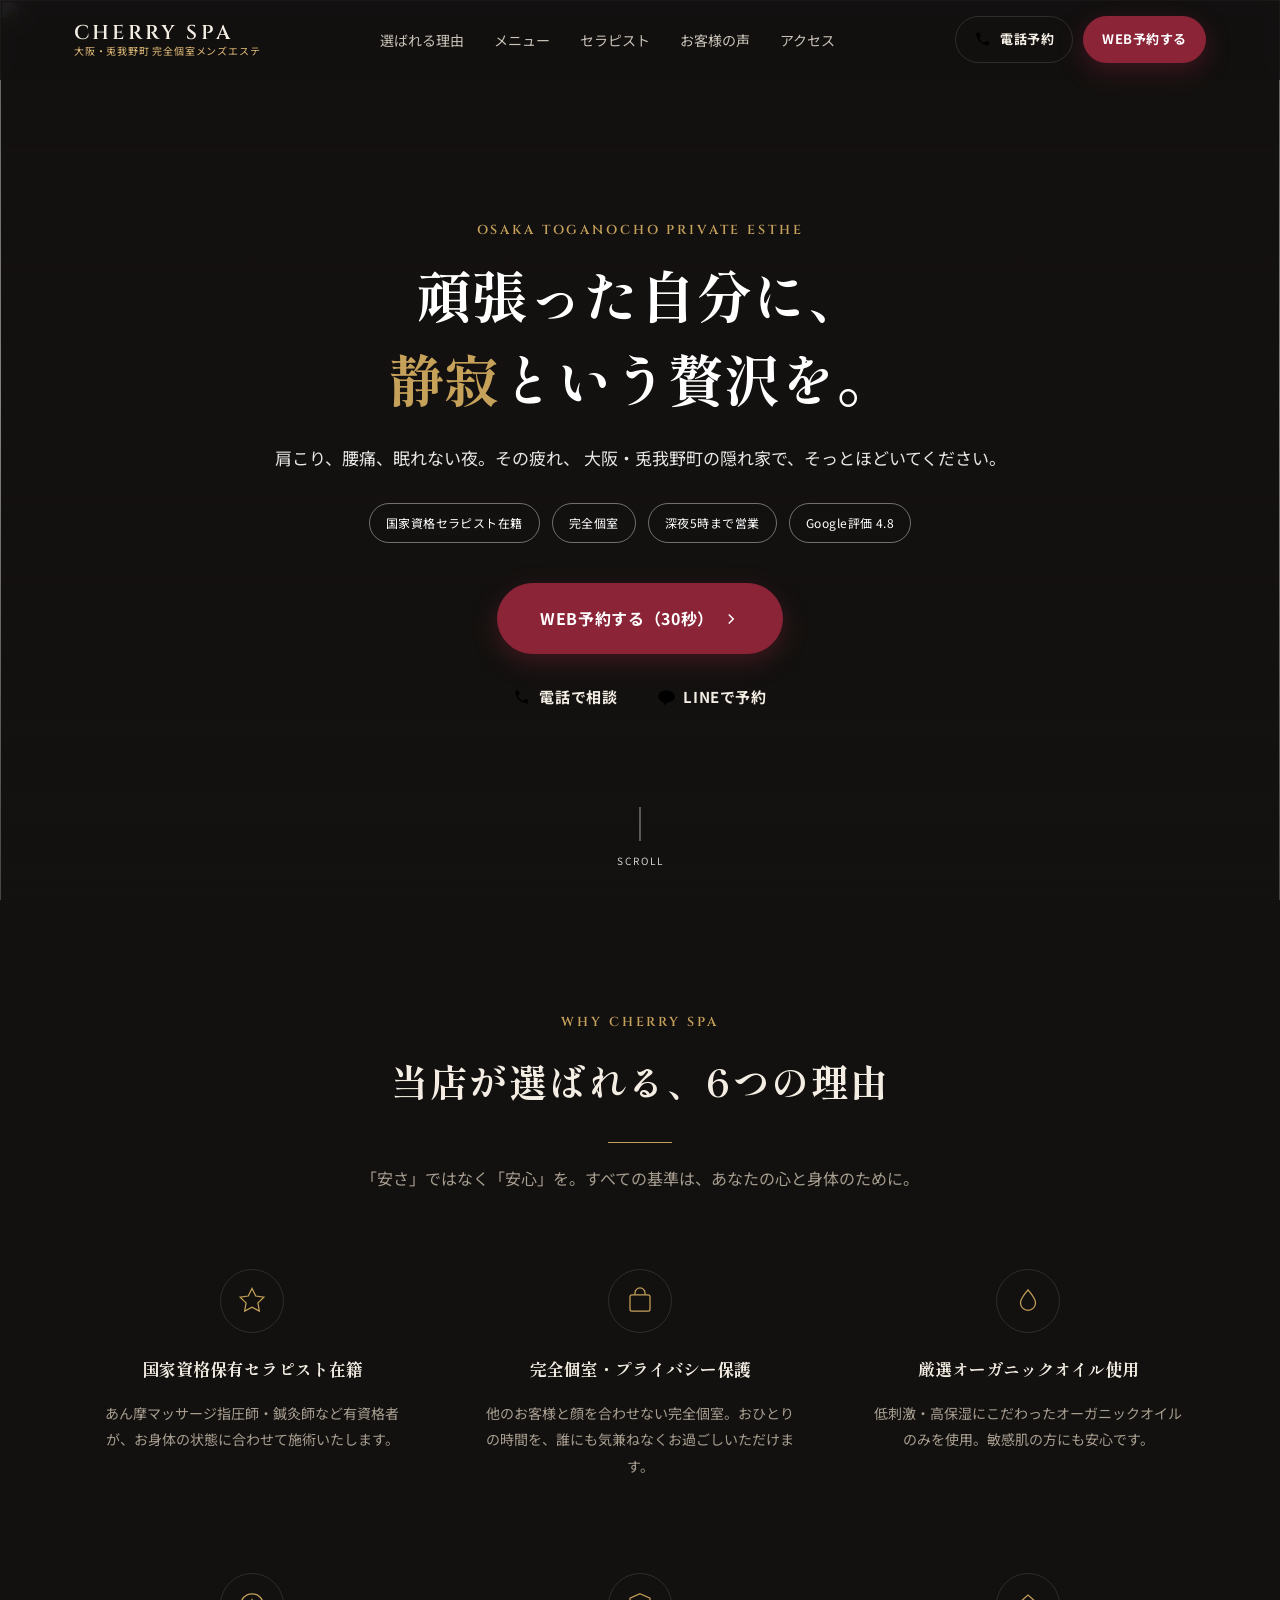
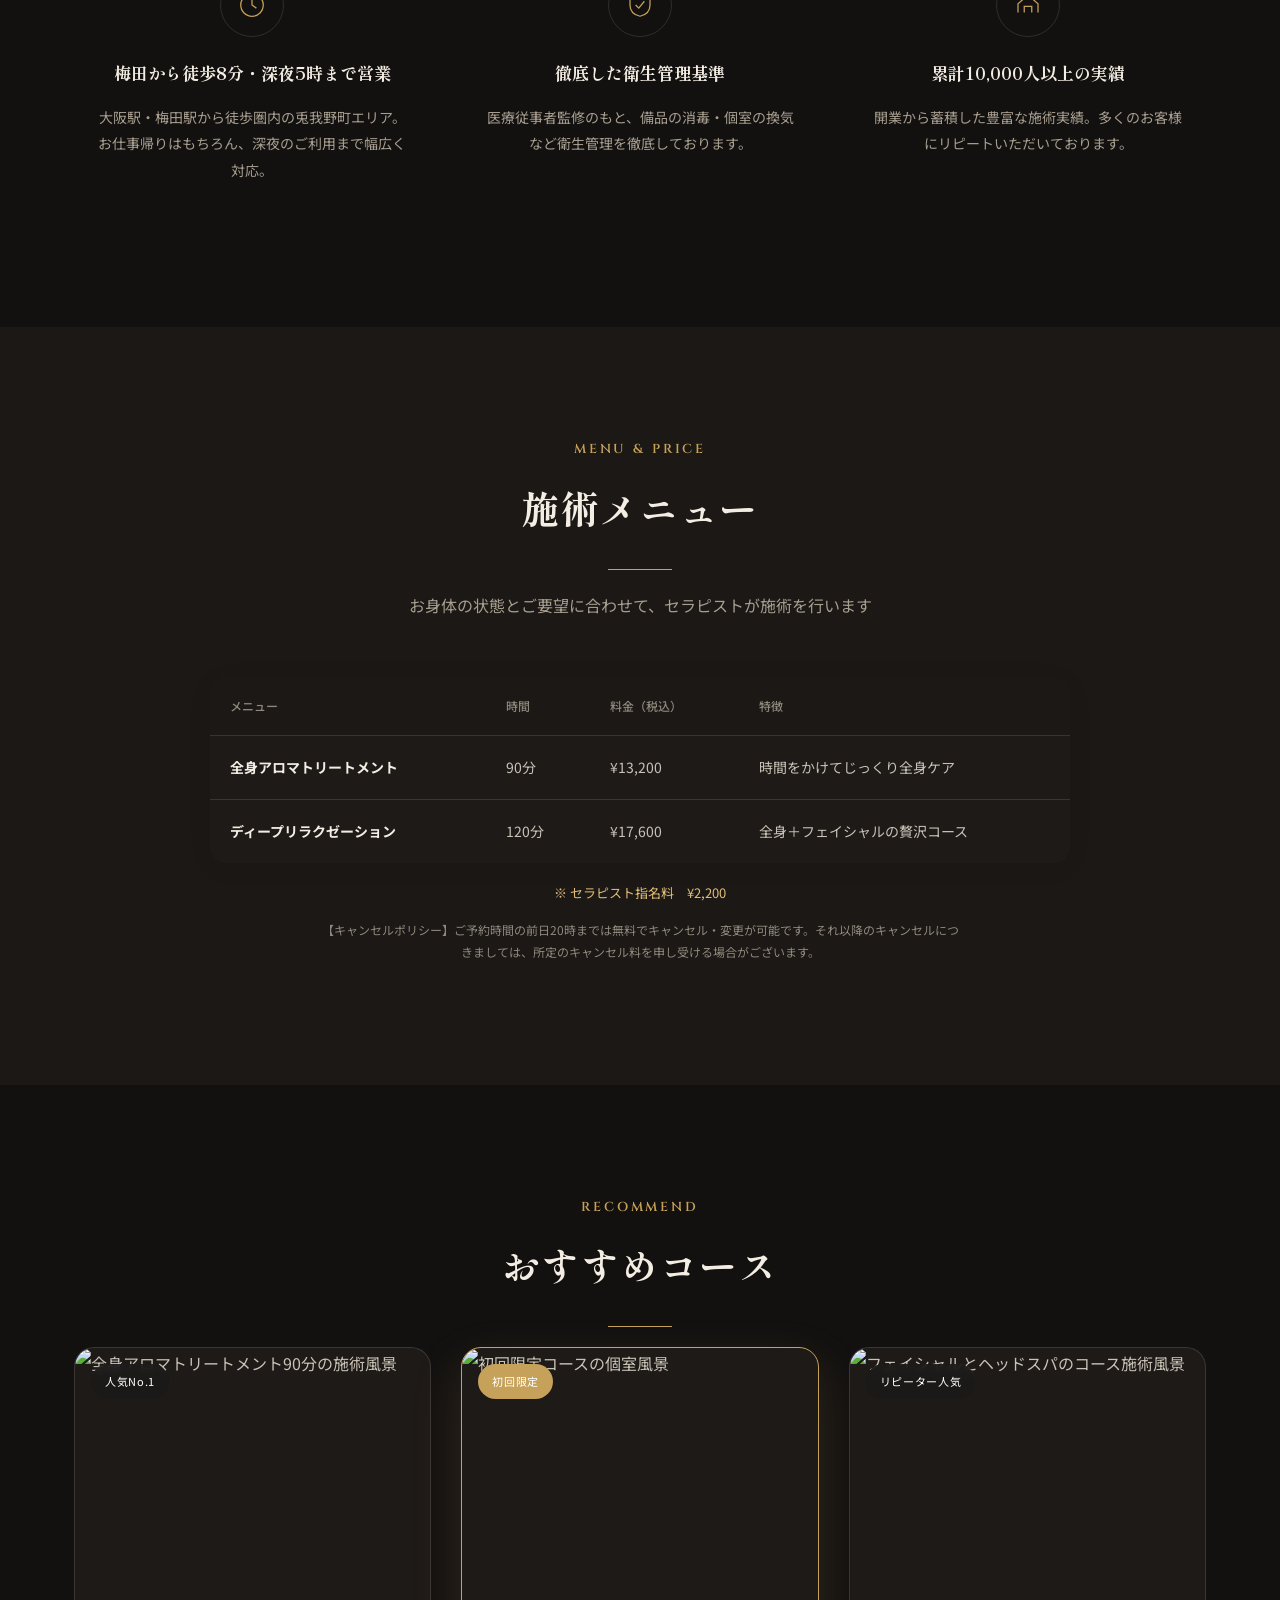
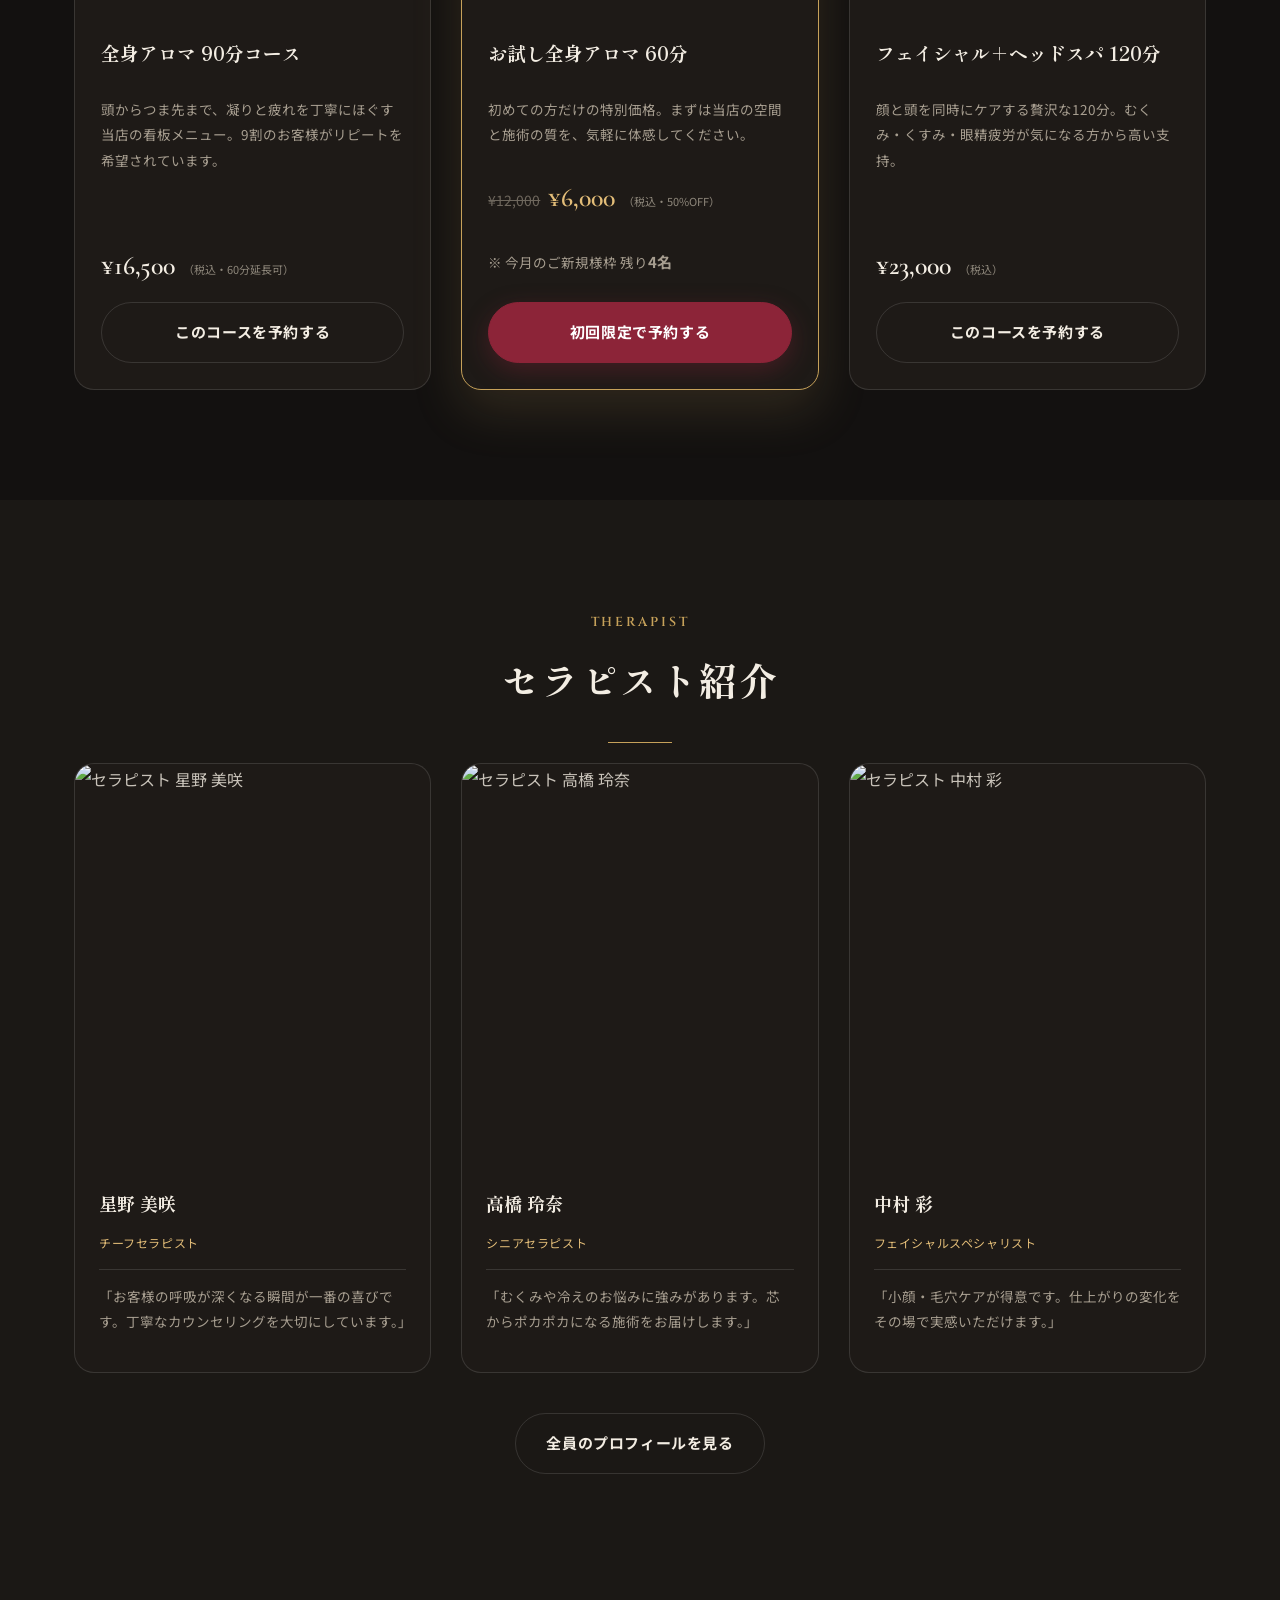
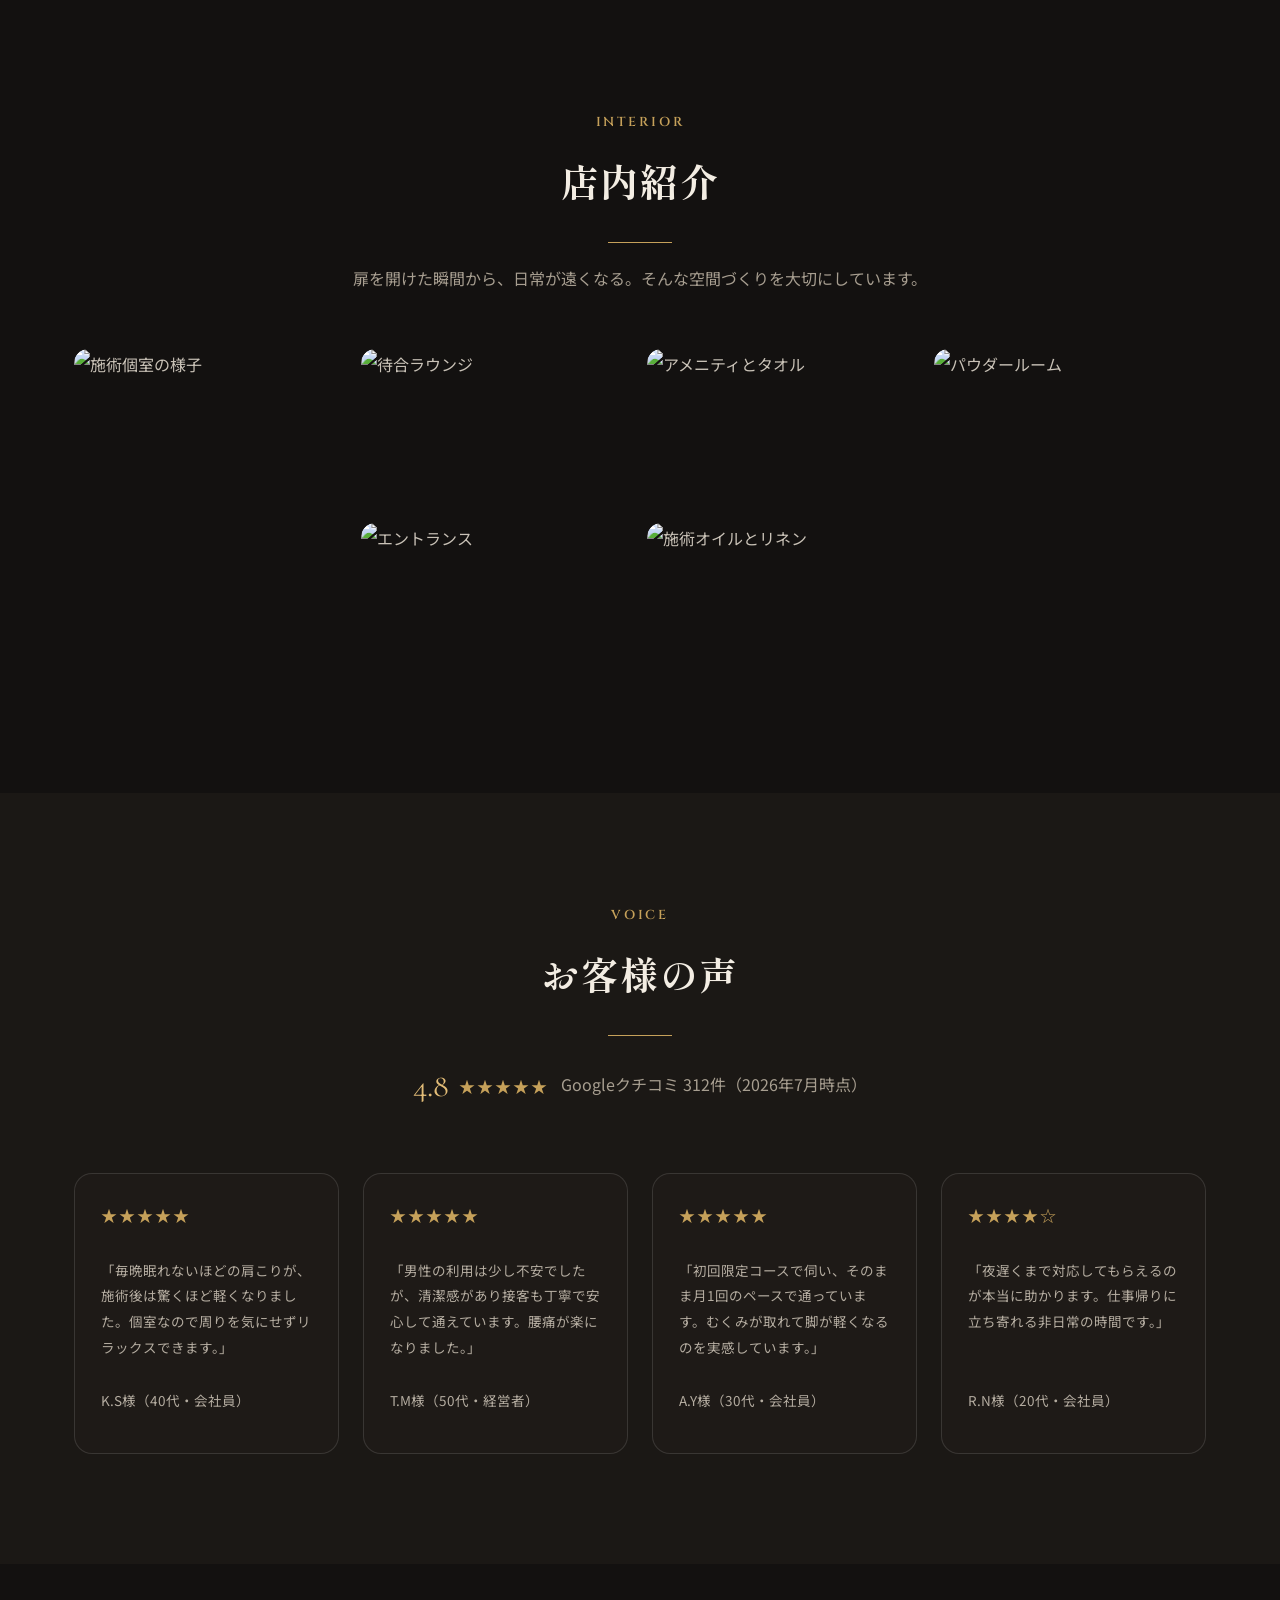
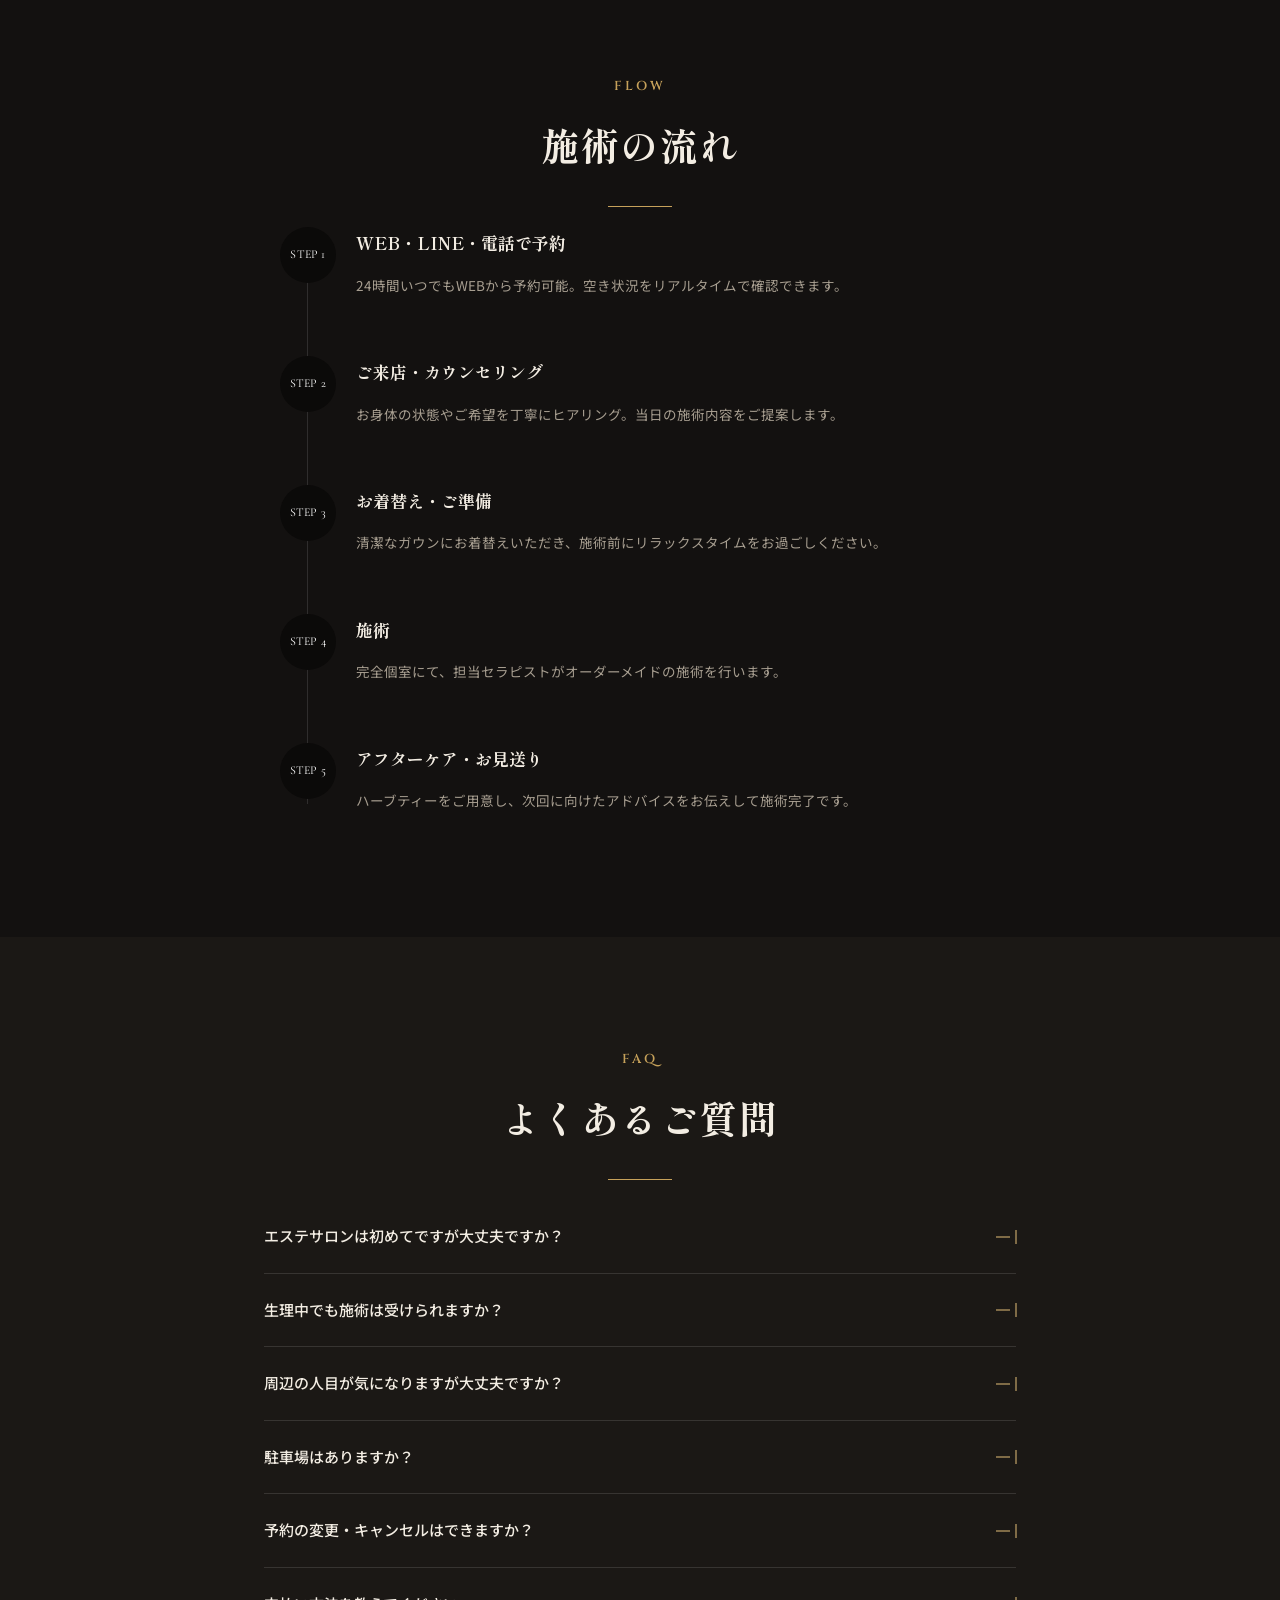
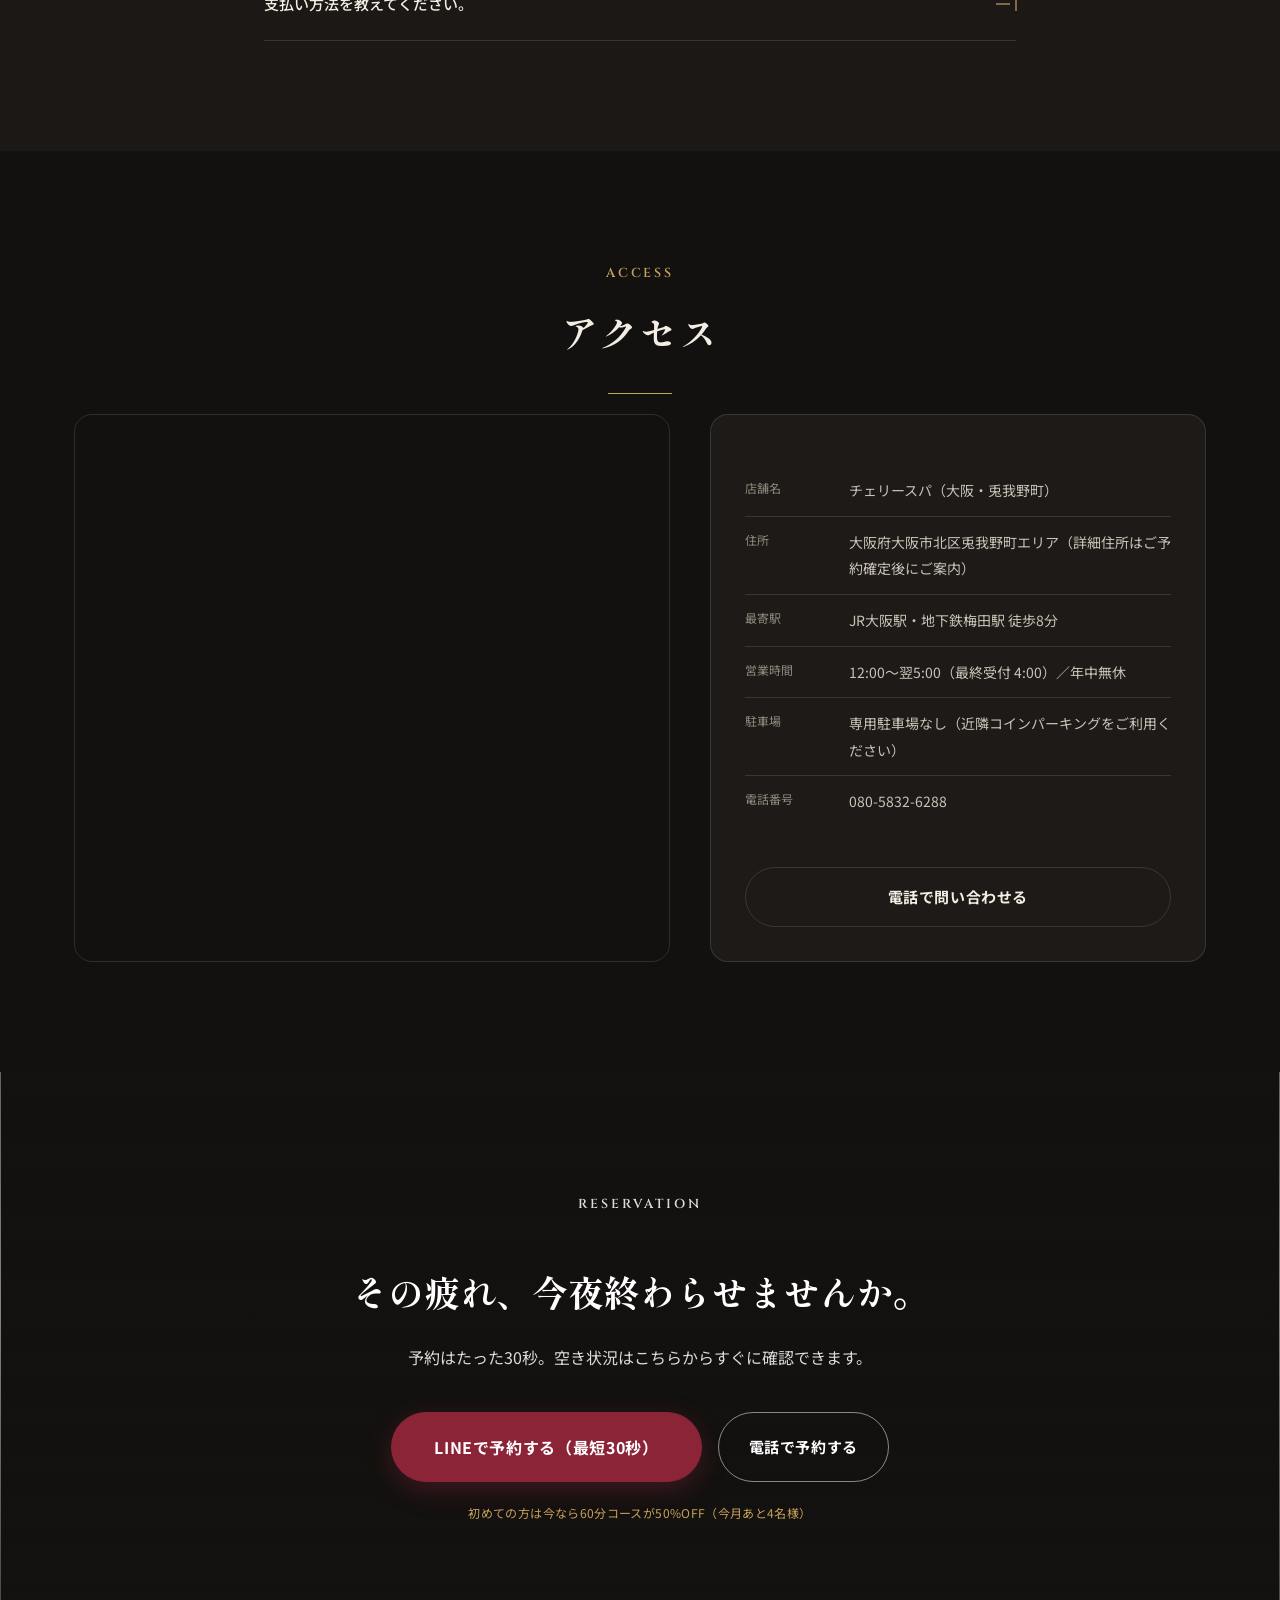
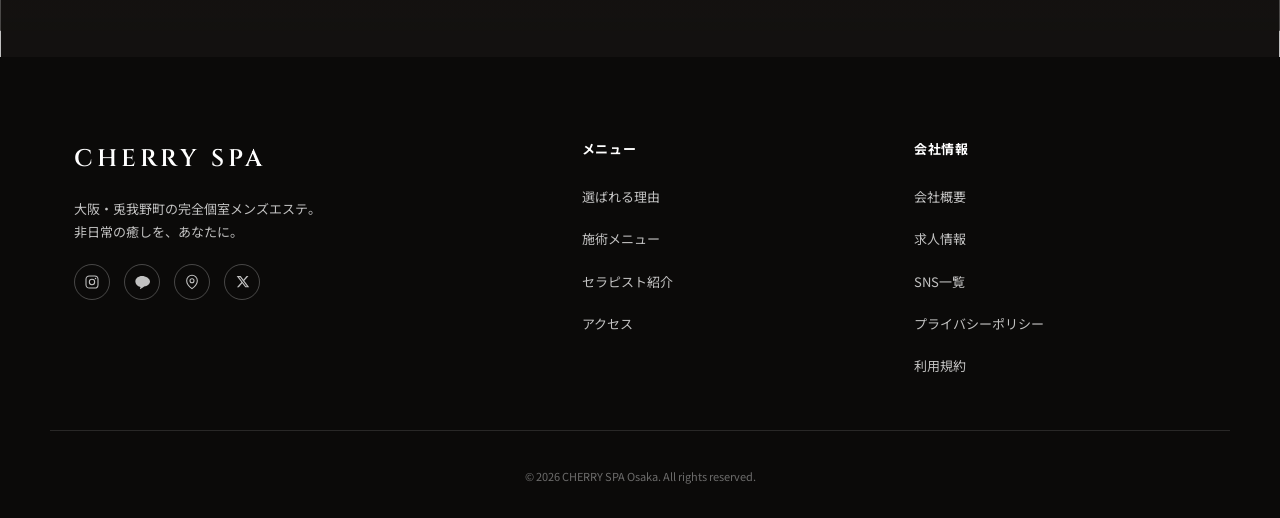
==== index.html @ c54c23bb "サイト構成をルート直下に整理し、最新版（動的セラピスト/SNS一覧・画像位置調整機能を含む）に更新" ====
<!DOCTYPE html>
<html lang="ja">
<head>
<!-- ============================================================
     【公開前チェックリスト】以下は仮情報です。必ず差し替えてください。
     1. 店舗名・住所・電話番号・営業時間（本文中 複数箇所）
     2. サイトURL（例: https://cherryspa-to.netlify.app/）
        → <link rel="canonical">、og:url、og:image、sitemap.xml、robots.txt
     3. 画像（現在は picsum.photos のダミー画像。実写真に差し替え）
     4. LINE公式アカウントのリンク先（現在 https://line.me/ の仮リンク）
     5. Googleマップの埋め込みURL（#access セクションのiframe）
     6. 「WEBで予約する」ボタン（CTAセクション）
        → 外部予約システム導入時は該当箇所のhrefを差し替え（コード内TODO参照）
     7. 会社概要・プライバシーポリシー・利用規約（company.html / privacy.html / terms.html）
        → ダミー雛形のため、公開前に専門家確認の上で本文を差し替え
     ============================================================ -->
<meta charset="UTF-8">
<meta name="viewport" content="width=device-width, initial-scale=1.0, viewport-fit=cover">

<!-- ============================================================
     SEO基本設定
     ============================================================ -->
<title>大阪・兎我野町の完全個室メンズエステ｜チェリースパ｜国家資格セラピスト在籍・深夜5時まで営業</title>
<meta name="description" content="大阪市北区兎我野町エリア。国家資格保有セラピストが施術する完全個室メンズエステ「チェリースパ」。肩こり・腰痛・眠れない夜のケアに対応。初回限定60分6,000円。12:00〜翌5:00営業、深夜のご利用も歓迎。">
<meta name="keywords" content="大阪,兎我野町,梅田,メンズエステ,個室,アロマ,リラクゼーション,肩こり,腰痛,深夜営業">
<meta name="robots" content="index, follow">
<link rel="canonical" href="https://cherryspa-to.netlify.app/">

<!-- ============================================================
     OGP / SNSシェア設定
     ============================================================ -->
<meta property="og:type" content="website">
<meta property="og:site_name" content="チェリースパ（大阪・兎我野町）">
<meta property="og:title" content="大阪・兎我野町のメンズエステ｜チェリースパ｜初回限定60分6,000円">
<meta property="og:description" content="国家資格保有セラピストによる完全個室の癒しの時間。肩こり・腰痛・眠れない夜のケアに対応。大阪市北区兎我野町エリア、深夜5時まで営業。">
<meta property="og:image" content="https://cherryspa-to.netlify.app/assets/ogp.jpg">
<meta property="og:url" content="https://cherryspa-to.netlify.app/">
<meta property="og:locale" content="ja_JP">
<meta name="twitter:card" content="summary_large_image">

<!-- ============================================================
     ファビコン
     ============================================================ -->
<link rel="icon" href="data:image/svg+xml,<svg xmlns=%22http://www.w3.org/2000/svg%22 viewBox=%220 0 100 100%22><circle cx=%2250%22 cy=%2250%22 r=%2246%22 fill=%22%23ffffff%22 stroke=%22%23B8975A%22 stroke-width=%224%22/><text x=%2250%22 y=%2263%22 font-size=%2246%22 text-anchor=%22middle%22 fill=%22%23B8975A%22 font-family=%22serif%22>C</text></svg>">

<!-- ============================================================
     表示速度対策：フォント事前接続 → 非同期読込
     ============================================================ -->
<link rel="preconnect" href="https://fonts.googleapis.com">
<link rel="preconnect" href="https://fonts.gstatic.com" crossorigin>
<link rel="preload" as="style" href="https://fonts.googleapis.com/css2?family=Shippori+Mincho:wght@500;700&family=Cinzel:wght@500;600;700&family=Cormorant+Garamond:ital,wght@0,400;0,600;1,500&family=Noto+Sans+JP:wght@400;500;700&display=swap">
<link rel="stylesheet" href="https://fonts.googleapis.com/css2?family=Shippori+Mincho:wght@500;700&family=Cinzel:wght@500;600;700&family=Cormorant+Garamond:ital,wght@0,400;0,600;1,500&family=Noto+Sans+JP:wght@400;500;700&display=swap">

<link rel="stylesheet" href="style.css">

<!-- ============================================================
     構造化データ（LocalBusiness / AggregateRating / FAQ）
     ============================================================ -->
<script type="application/ld+json">
{
  "@context": "https://schema.org",
  "@type": "DaySpa",
  "name": "チェリースパ（大阪・兎我野町）",
  "image": "https://cherryspa-to.netlify.app/assets/ogp.jpg",
  "url": "https://cherryspa-to.netlify.app/",
  "telephone": "+81-80-5832-6288",
  "priceRange": "¥¥",
  "address": {
    "@type": "PostalAddress",
    "streetAddress": "兎我野町X-XX ○○ビル2F",
    "addressLocality": "大阪市北区",
    "addressRegion": "大阪府",
    "postalCode": "530-0028",
    "addressCountry": "JP"
  },
  "geo": {
    "@type": "GeoCoordinates",
    "latitude": 34.7024,
    "longitude": 135.5010
  },
  "openingHoursSpecification": [{
    "@type": "OpeningHoursSpecification",
    "dayOfWeek": ["Monday","Tuesday","Wednesday","Thursday","Friday","Saturday","Sunday"],
    "opens": "12:00",
    "closes": "05:00"
  }],
  "aggregateRating": {
    "@type": "AggregateRating",
    "ratingValue": "4.8",
    "reviewCount": "312"
  }
}
</script>
<script type="application/ld+json">
{
  "@context": "https://schema.org",
  "@type": "FAQPage",
  "mainEntity": [
    {"@type": "Question", "name": "エステサロンは初めてですが大丈夫ですか？",
     "acceptedAnswer": {"@type": "Answer", "text": "はい、ご安心ください。ご来店時に専任セラピストがお身体の状態やご希望を丁寧にヒアリングした上で施術内容をご提案いたします。"}},
    {"@type": "Question", "name": "生理中でも施術は受けられますか？",
     "acceptedAnswer": {"@type": "Answer", "text": "施術内容によって対応が異なります。デリケートなお身体の状態に配慮し、フェイシャルやヘッドスパなど生理中でも受けられるメニューをご案内しております。予約時にお気軽にご相談ください。"}},
    {"@type": "Question", "name": "周辺の人目が気になりますが大丈夫ですか？",
     "acceptedAnswer": {"@type": "Answer", "text": "ご安心ください。エントランスから個室まで他のお客様と顔を合わせない動線を確保しており、外観も店名を控えめにした落ち着いた造りです。詳細な入店方法は予約確定後に個別にご案内しております。"}},
    {"@type": "Question", "name": "駐車場はありますか？",
     "acceptedAnswer": {"@type": "Answer", "text": "専用駐車場はございませんが、近隣にコインパーキングがございます。詳しくは予約確定後のご案内メールにてお伝えしております。"}},
    {"@type": "Question", "name": "予約の変更・キャンセルはできますか？",
     "acceptedAnswer": {"@type": "Answer", "text": "ご予約時間の前日20時までは無料で変更・キャンセルが可能です。それ以降のご変更につきましては所定のキャンセル料が発生する場合がございます。"}},
    {"@type": "Question", "name": "支払い方法を教えてください。",
     "acceptedAnswer": {"@type": "Answer", "text": "現金、各種クレジットカード、電子マネー、QRコード決済（PayPay等）に対応しております。"}}
  ]
}
</script>
</head>

<body>

<!-- ============================================================
     ローディング画面（初回表示のチラつき防止 & 高級感演出）
     ============================================================ -->
<div id="loader" aria-hidden="true">
  <span class="loader-mark">CIEL</span>
</div>

<!-- ============================================================
     ヘッダー（スクロール追従・縮小）
     ============================================================ -->
<header class="site-header" id="siteHeader">
  <div class="header-inner">
    <a href="#top" class="logo">
      <span class="logo-en" data-key="header_logo_en">CHERRY SPA</span>
      <span class="logo-ja" data-key="header_logo_ja">大阪・兎我野町 完全個室メンズエステ</span>
    </a>

    <nav class="gnav" id="gnav" aria-label="サイト内メニュー">
      <ul>
        <li data-nav-key="nav_reasons"><a href="#reasons" data-key="nav_reasons_label">選ばれる理由</a></li>
        <li data-nav-key="nav_menu"><a href="#menu" data-key="nav_menu_label">メニュー</a></li>
        <li data-nav-key="nav_therapist"><a href="therapist.html" data-therapist-link="true" data-key="nav_therapist_label">セラピスト</a></li>
        <li data-nav-key="nav_voice"><a href="#voice" data-key="nav_voice_label">お客様の声</a></li>
        <li data-nav-key="nav_access"><a href="#access" data-key="nav_access_label">アクセス</a></li>
      </ul>
    </nav>

    <div class="header-cta">
      <a href="tel:08058326288" class="btn btn-line-outline btn-sm" data-tel-link="true">
        <svg class="icon" viewBox="0 0 24 24" aria-hidden="true"><path d="M6.6 10.8a12 12 0 0 0 6.6 6.6l2.2-2.2a1 1 0 0 1 1-.25 8.5 8.5 0 0 0 2.7.43 1 1 0 0 1 1 1v3.2a1 1 0 0 1-1 1A16.5 16.5 0 0 1 3 4.5a1 1 0 0 1 1-1h3.2a1 1 0 0 1 1 1 8.5 8.5 0 0 0 .43 2.7 1 1 0 0 1-.25 1z"/></svg>
        <span data-key="nav_tel_label">電話予約</span>
      </a>
      <a href="#cta" class="btn btn-primary btn-sm" data-web-link="true"><span data-key="nav_web_label">WEB予約する</span></a>
    </div>

    <button class="hamburger" id="hamburger" aria-label="メニューを開く" aria-expanded="false" aria-controls="gnav">
      <span></span><span></span><span></span>
    </button>
  </div>
</header>

<main id="top">

  <!-- ============================================================
       ① ファーストビュー
       ============================================================ -->
  <section class="hero" aria-label="キャッチコピー">
    <div class="hero-bg" data-parallax>
      <img data-img-key="hero_bg" src="https://picsum.photos/seed/cielspa-hero/1600/2000" alt="" role="presentation" fetchpriority="high">
      <div class="hero-overlay"></div>
    </div>

    <div class="hero-content">
      <p class="eyebrow reveal" data-key="hero_eyebrow">OSAKA TOGANOCHO PRIVATE ESTHE</p>
      <h1 class="reveal">
        <span data-key="hero_title_pre">頑張った自分に、</span><br>
        <span class="gold-text" data-key="hero_title_gold">静寂</span><span data-key="hero_title_post">という贅沢を。</span>
      </h1>
      <p class="hero-sub reveal" data-key="hero_sub" data-html="true">
        肩こり、腰痛、眠れない夜。その疲れ、<br class="sp-only">
        大阪・兎我野町の隠れ家で、そっとほどいてください。
      </p>

      <div class="hero-badges reveal">
        <span data-nav-key="hero_badge1" data-key="hero_badge1_label">国家資格セラピスト在籍</span>
        <span data-nav-key="hero_badge2" data-key="hero_badge2_label">完全個室</span>
        <span data-nav-key="hero_badge3" data-key="hero_badge3_label">深夜5時まで営業</span>
        <span data-nav-key="hero_badge4" data-key="hero_badge4_label">Google評価 4.8</span>
      </div>

      <div class="hero-cta reveal">
        <a href="#cta" class="btn btn-primary btn-lg" data-web-link="true">
          <span data-key="hero_web_label">WEB予約する（30秒）</span>
          <svg class="icon" viewBox="0 0 24 24" aria-hidden="true"><path d="M9 6l6 6-6 6" fill="none" stroke="currentColor" stroke-width="2"/></svg>
        </a>
        <div class="hero-cta-sub">
          <a href="tel:08058326288" class="btn btn-ghost" data-tel-link="true">
            <svg class="icon" viewBox="0 0 24 24" aria-hidden="true"><path d="M6.6 10.8a12 12 0 0 0 6.6 6.6l2.2-2.2a1 1 0 0 1 1-.25 8.5 8.5 0 0 0 2.7.43 1 1 0 0 1 1 1v3.2a1 1 0 0 1-1 1A16.5 16.5 0 0 1 3 4.5a1 1 0 0 1 1-1h3.2a1 1 0 0 1 1 1 8.5 8.5 0 0 0 .43 2.7 1 1 0 0 1-.25 1z"/></svg>
            電話で相談
          </a>
          <a href="https://line.me/" class="btn btn-ghost" target="_blank" rel="noopener" data-line-link="true">
            <svg class="icon" viewBox="0 0 24 24" aria-hidden="true"><path d="M12 3C6.5 3 2 6.7 2 11.3c0 3.9 3.2 7.2 7.7 8.1-.1.6-.6 2.3-.7 2.7 0 0-.1.4.2.5.3.2.6 0 .6 0 .8-.5 3.9-2.6 5.4-3.7 4.6-.6 8.8-3.7 8.8-7.6C24 6.7 17.5 3 12 3z"/></svg>
            LINEで予約
          </a>
        </div>
      </div>
    </div>

    <div class="scroll-hint" aria-hidden="true"><span></span>SCROLL</div>
  </section>

  <!-- ============================================================
       ② 当店が選ばれる理由
       ============================================================ -->
  <section class="section" id="reasons" data-section-key="reasons">
    <div class="container">
      <p class="eyebrow reveal">WHY CHERRY SPA</p>
      <h2 class="section-title reveal">当店が選ばれる、6つの理由<span class="gold-underline"></span></h2>
      <p class="section-lead reveal" data-key="reasons_lead">「安さ」ではなく「安心」を。すべての基準は、あなたの心と身体のために。</p>

      <div class="reason-grid">
        <div class="reason-card reveal">
          <div class="reason-icon" data-nav-key="reasons_icons"><svg viewBox="0 0 48 48"><path d="M24 4l6 12 13 2-9.5 9 2.2 13L24 34l-11.7 6L14.5 27 5 18l13-2z" fill="none" stroke="currentColor" stroke-width="2"/></svg></div>
          <h3 data-key="reason1_title">国家資格保有セラピスト在籍</h3>
          <p data-key="reason1_desc">あん摩マッサージ指圧師・鍼灸師など有資格者が、お身体の状態に合わせて施術いたします。</p>
        </div>
        <div class="reason-card reveal">
          <div class="reason-icon" data-nav-key="reasons_icons"><svg viewBox="0 0 48 48"><rect x="8" y="14" width="32" height="26" rx="3" fill="none" stroke="currentColor" stroke-width="2"/><path d="M16 14v-3a8 8 0 0 1 16 0v3" fill="none" stroke="currentColor" stroke-width="2"/></svg></div>
          <h3 data-key="reason2_title">完全個室・プライバシー保護</h3>
          <p data-key="reason2_desc">他のお客様と顔を合わせない完全個室。おひとりの時間を、誰にも気兼ねなくお過ごしいただけます。</p>
        </div>
        <div class="reason-card reveal">
          <div class="reason-icon" data-nav-key="reasons_icons"><svg viewBox="0 0 48 48"><path d="M24 6c6 8 12 14 12 21a12 12 0 0 1-24 0c0-7 6-13 12-21z" fill="none" stroke="currentColor" stroke-width="2"/></svg></div>
          <h3 data-key="reason3_title">厳選オーガニックオイル使用</h3>
          <p data-key="reason3_desc">低刺激・高保湿にこだわったオーガニックオイルのみを使用。敏感肌の方にも安心です。</p>
        </div>
        <div class="reason-card reveal">
          <div class="reason-icon" data-nav-key="reasons_icons"><svg viewBox="0 0 48 48"><circle cx="24" cy="24" r="18" fill="none" stroke="currentColor" stroke-width="2"/><path d="M24 14v10l7 5" fill="none" stroke="currentColor" stroke-width="2"/></svg></div>
          <h3 data-key="reason4_title">梅田から徒歩8分・深夜5時まで営業</h3>
          <p data-key="reason4_desc">大阪駅・梅田駅から徒歩圏内の兎我野町エリア。お仕事帰りはもちろん、深夜のご利用まで幅広く対応。</p>
        </div>
        <div class="reason-card reveal">
          <div class="reason-icon" data-nav-key="reasons_icons"><svg viewBox="0 0 48 48"><path d="M24 6l16 7v11c0 10-7 16-16 18-9-2-16-8-16-18V13z" fill="none" stroke="currentColor" stroke-width="2"/><path d="M17 24l5 5 9-11" fill="none" stroke="currentColor" stroke-width="2"/></svg></div>
          <h3 data-key="reason5_title">徹底した衛生管理基準</h3>
          <p data-key="reason5_desc">医療従事者監修のもと、備品の消毒・個室の換気など衛生管理を徹底しております。</p>
        </div>
        <div class="reason-card reveal">
          <div class="reason-icon" data-nav-key="reasons_icons"><svg viewBox="0 0 48 48"><path d="M8 36V22l16-14 16 14v14" fill="none" stroke="currentColor" stroke-width="2"/><path d="M18 36V26h12v10" fill="none" stroke="currentColor" stroke-width="2"/></svg></div>
          <h3 data-key="reason6_title">累計10,000人以上の実績</h3>
          <p data-key="reason6_desc">開業から蓄積した豊富な施術実績。多くのお客様にリピートいただいております。</p>
        </div>
      </div>
    </div>
  </section>

  <!-- ============================================================
       ③ 施術メニュー・料金表
       ============================================================ -->
  <section class="section section-alt" id="menu" data-section-key="menu">
    <div class="container">
      <p class="eyebrow reveal">MENU &amp; PRICE</p>
      <h2 class="section-title reveal">施術メニュー<span class="gold-underline"></span></h2>
      <p class="section-lead reveal" data-key="menu_lead">お身体の状態とご要望に合わせて、セラピストが施術を行います</p>

      <div class="menu-panels">
        <table class="menu-table is-active">
          <caption class="sr-only">施術メニュー料金表</caption>
          <thead><tr><th scope="col">メニュー</th><th scope="col">時間</th><th scope="col">料金（税込）</th><th scope="col">特徴</th></tr></thead>
          <tbody>
            <tr><th scope="row" data-key="menu_item1_name">全身アロマトリートメント</th><td data-key="menu_item1_time">90分</td><td data-key="menu_item1_price">¥13,200</td><td data-key="menu_item1_desc">時間をかけてじっくり全身ケア</td></tr>
            <tr><th scope="row" data-key="menu_item2_name">ディープリラクゼーション</th><td data-key="menu_item2_time">120分</td><td data-key="menu_item2_price">¥17,600</td><td data-key="menu_item2_desc">全身＋フェイシャルの贅沢コース</td></tr>
          </tbody>
        </table>
        <p class="menu-note" data-key="menu_note">※ セラピスト指名料　¥2,200</p>
        <p class="menu-cancel-policy" data-key="menu_cancel_policy" data-html="true">【キャンセルポリシー】ご予約時間の前日20時までは無料でキャンセル・変更が可能です。それ以降のキャンセルにつきましては、所定のキャンセル料を申し受ける場合がございます。</p>
      </div>
    </div>
  </section>

  <!-- ============================================================
       ④ おすすめコース
       ============================================================ -->
  <section class="section" id="course" data-section-key="course">
    <div class="container">
      <p class="eyebrow reveal">RECOMMEND</p>
      <h2 class="section-title reveal">おすすめコース<span class="gold-underline"></span></h2>

      <div class="course-grid">
        <article class="course-card reveal">
          <span class="course-badge" data-key="course1_badge">人気No.1</span>
          <img data-img-key="course1_img" src="https://picsum.photos/seed/cielspa-course1/600/440" alt="全身アロマトリートメント90分の施術風景" loading="lazy" width="600" height="440">
          <div class="course-body">
            <h3 data-key="course1_title">全身アロマ 90分コース</h3>
            <p data-key="course1_desc">頭からつま先まで、凝りと疲れを丁寧にほぐす当店の看板メニュー。9割のお客様がリピートを希望されています。</p>
            <div class="course-price"><span class="price-now" data-key="course1_price">¥16,500</span><span class="price-note" data-key="course1_pricenote">（税込・60分延長可）</span></div>
            <a href="#cta" class="btn btn-outline btn-block">このコースを予約する</a>
          </div>
        </article>

        <article class="course-card course-card-featured reveal">
          <span class="course-badge course-badge-gold" data-key="course2_badge">初回限定</span>
          <img data-img-key="course2_img" src="https://picsum.photos/seed/cielspa-course2/600/440" alt="初回限定コースの個室風景" loading="lazy" width="600" height="440">
          <div class="course-body">
            <h3 data-key="course2_title">お試し全身アロマ 60分</h3>
            <p data-key="course2_desc">初めての方だけの特別価格。まずは当店の空間と施術の質を、気軽に体感してください。</p>
            <div class="course-price">
              <span class="price-before" data-key="course2_pricebefore">¥12,000</span>
              <span class="price-now price-now-gold" data-key="course2_pricenow">¥6,000</span>
              <span class="price-note" data-key="course2_pricenote">（税込・50%OFF）</span>
            </div>
            <p class="course-limit" data-key="course2_limit" data-html="true">※ 今月のご新規様枠 残り<strong>4名</strong></p>
            <a href="#cta" class="btn btn-primary btn-block">初回限定で予約する</a>
          </div>
        </article>

        <article class="course-card reveal">
          <span class="course-badge" data-key="course3_badge">リピーター人気</span>
          <img data-img-key="course3_img" src="https://picsum.photos/seed/cielspa-course3/600/440" alt="フェイシャルとヘッドスパのコース施術風景" loading="lazy" width="600" height="440">
          <div class="course-body">
            <h3 data-key="course3_title">フェイシャル＋ヘッドスパ 120分</h3>
            <p data-key="course3_desc">顔と頭を同時にケアする贅沢な120分。むくみ・くすみ・眼精疲労が気になる方から高い支持。</p>
            <div class="course-price"><span class="price-now" data-key="course3_price">¥23,000</span><span class="price-note" data-key="course3_pricenote">（税込）</span></div>
            <a href="#cta" class="btn btn-outline btn-block">このコースを予約する</a>
          </div>
        </article>
      </div>
    </div>
  </section>

  <!-- ============================================================
       ⑤ セラピスト紹介
       ============================================================ -->
  <section class="section section-alt" id="therapist" data-section-key="therapist">
    <div class="container">
      <p class="eyebrow reveal">THERAPIST</p>
      <h2 class="section-title reveal">セラピスト紹介<span class="gold-underline"></span></h2>

      <div class="therapist-grid" data-therapist-container="preview"></div>

      <p class="therapist-more">
        <a href="therapist.html" data-therapist-link="true" class="btn btn-outline">全員のプロフィールを見る</a>
      </p>
    </div>
  </section>

  <!-- ============================================================
       ⑥ 店内紹介ギャラリー
       ============================================================ -->
  <section class="section" id="gallery" data-section-key="gallery">
    <div class="container">
      <p class="eyebrow reveal">INTERIOR</p>
      <h2 class="section-title reveal">店内紹介<span class="gold-underline"></span></h2>
      <p class="section-lead reveal" data-key="gallery_lead">扉を開けた瞬間から、日常が遠くなる。そんな空間づくりを大切にしています。</p>

      <div class="gallery-grid">
        <a class="gallery-link" data-gallery-link="gallery1" href="javascript:void(0)" target="_blank" rel="noopener"><img class="reveal" data-img-key="gallery1_img" src="https://picsum.photos/seed/cielspa-g1/700/900" alt="施術個室の様子" loading="lazy" width="700" height="900"></a>
        <a class="gallery-link" data-gallery-link="gallery2" href="javascript:void(0)" target="_blank" rel="noopener"><img class="reveal" data-img-key="gallery2_img" src="https://picsum.photos/seed/cielspa-g2/700/500" alt="待合ラウンジ" loading="lazy" width="700" height="500"></a>
        <a class="gallery-link" data-gallery-link="gallery3" href="javascript:void(0)" target="_blank" rel="noopener"><img class="reveal" data-img-key="gallery3_img" src="https://picsum.photos/seed/cielspa-g3/700/500" alt="アメニティとタオル" loading="lazy" width="700" height="500"></a>
        <a class="gallery-link" data-gallery-link="gallery4" href="javascript:void(0)" target="_blank" rel="noopener"><img class="reveal" data-img-key="gallery4_img" src="https://picsum.photos/seed/cielspa-g4/700/900" alt="パウダールーム" loading="lazy" width="700" height="900"></a>
        <a class="gallery-link" data-gallery-link="gallery5" href="javascript:void(0)" target="_blank" rel="noopener"><img class="reveal" data-img-key="gallery5_img" src="https://picsum.photos/seed/cielspa-g5/700/500" alt="エントランス" loading="lazy" width="700" height="500"></a>
        <a class="gallery-link" data-gallery-link="gallery6" href="javascript:void(0)" target="_blank" rel="noopener"><img class="reveal" data-img-key="gallery6_img" src="https://picsum.photos/seed/cielspa-g6/700/500" alt="施術オイルとリネン" loading="lazy" width="700" height="500"></a>
      </div>
    </div>
  </section>

  <!-- ============================================================
       ⑦ お客様の声
       ============================================================ -->
  <section class="section section-alt" id="voice" data-section-key="voice">
    <div class="container">
      <p class="eyebrow reveal">VOICE</p>
      <h2 class="section-title reveal">お客様の声<span class="gold-underline"></span></h2>
      <p class="section-lead reveal">
        <span class="rating-score" data-key="voice_rating_score">4.8</span>
        <span class="rating-stars" aria-hidden="true">★★★★★</span>
        <span data-key="voice_rating_text">Googleクチコミ 312件（2026年7月時点）</span>
      </p>

      <div class="voice-scroll">
        <article class="voice-card reveal">
          <div class="voice-stars" aria-hidden="true">★★★★★</div>
          <p data-key="voice1_text">「毎晩眠れないほどの肩こりが、施術後は驚くほど軽くなりました。個室なので周りを気にせずリラックスできます。」</p>
          <p class="voice-author" data-key="voice1_author">K.S様（40代・会社員）</p>
        </article>
        <article class="voice-card reveal">
          <div class="voice-stars" aria-hidden="true">★★★★★</div>
          <p data-key="voice2_text">「男性の利用は少し不安でしたが、清潔感があり接客も丁寧で安心して通えています。腰痛が楽になりました。」</p>
          <p class="voice-author" data-key="voice2_author">T.M様（50代・経営者）</p>
        </article>
        <article class="voice-card reveal">
          <div class="voice-stars" aria-hidden="true">★★★★★</div>
          <p data-key="voice3_text">「初回限定コースで伺い、そのまま月1回のペースで通っています。むくみが取れて脚が軽くなるのを実感しています。」</p>
          <p class="voice-author" data-key="voice3_author">A.Y様（30代・会社員）</p>
        </article>
        <article class="voice-card reveal">
          <div class="voice-stars" aria-hidden="true">★★★★☆</div>
          <p data-key="voice4_text">「夜遅くまで対応してもらえるのが本当に助かります。仕事帰りに立ち寄れる非日常の時間です。」</p>
          <p class="voice-author" data-key="voice4_author">R.N様（20代・会社員）</p>
        </article>
      </div>
    </div>
  </section>

  <!-- ============================================================
       ⑧ 施術の流れ
       ============================================================ -->
  <section class="section" id="flow" data-section-key="flow">
    <div class="container">
      <p class="eyebrow reveal">FLOW</p>
      <h2 class="section-title reveal">施術の流れ<span class="gold-underline"></span></h2>

      <ol class="flow-list">
        <li class="flow-item reveal">
          <span class="flow-step">STEP 1</span>
          <h3 data-key="flow1_title">WEB・LINE・電話で予約</h3>
          <p data-key="flow1_desc">24時間いつでもWEBから予約可能。空き状況をリアルタイムで確認できます。</p>
        </li>
        <li class="flow-item reveal">
          <span class="flow-step">STEP 2</span>
          <h3 data-key="flow2_title">ご来店・カウンセリング</h3>
          <p data-key="flow2_desc">お身体の状態やご希望を丁寧にヒアリング。当日の施術内容をご提案します。</p>
        </li>
        <li class="flow-item reveal">
          <span class="flow-step">STEP 3</span>
          <h3 data-key="flow3_title">お着替え・ご準備</h3>
          <p data-key="flow3_desc">清潔なガウンにお着替えいただき、施術前にリラックスタイムをお過ごしください。</p>
        </li>
        <li class="flow-item reveal">
          <span class="flow-step">STEP 4</span>
          <h3 data-key="flow4_title">施術</h3>
          <p data-key="flow4_desc">完全個室にて、担当セラピストがオーダーメイドの施術を行います。</p>
        </li>
        <li class="flow-item reveal">
          <span class="flow-step">STEP 5</span>
          <h3 data-key="flow5_title">アフターケア・お見送り</h3>
          <p data-key="flow5_desc">ハーブティーをご用意し、次回に向けたアドバイスをお伝えして施術完了です。</p>
        </li>
      </ol>
    </div>
  </section>

  <!-- ============================================================
       ⑨ よくある質問
       ============================================================ -->
  <section class="section section-alt" id="faq" data-section-key="faq">
    <div class="container container-narrow">
      <p class="eyebrow reveal">FAQ</p>
      <h2 class="section-title reveal">よくあるご質問<span class="gold-underline"></span></h2>

      <div class="accordion">
        <div class="accordion-item reveal">
          <button class="accordion-btn" aria-expanded="false" data-key="faq1_q">エステサロンは初めてですが大丈夫ですか？</button>
          <div class="accordion-panel"><p data-key="faq1_a">はい、ご安心ください。ご来店時に専任セラピストがお身体の状態やご希望を丁寧にヒアリングした上で施術内容をご提案いたします。</p></div>
        </div>
        <div class="accordion-item reveal">
          <button class="accordion-btn" aria-expanded="false" data-key="faq2_q">生理中でも施術は受けられますか？</button>
          <div class="accordion-panel"><p data-key="faq2_a">施術内容によって対応が異なります。フェイシャルやヘッドスパなど生理中でも受けられるメニューをご案内しております。予約時にお気軽にご相談ください。</p></div>
        </div>
        <div class="accordion-item reveal">
          <button class="accordion-btn" aria-expanded="false" data-key="faq3_q">周辺の人目が気になりますが大丈夫ですか？</button>
          <div class="accordion-panel"><p data-key="faq3_a">ご安心ください。エントランスから個室まで他のお客様と顔を合わせない動線を確保しており、外観も店名を控えめにした落ち着いた造りです。詳細な入店方法は予約確定後に個別にご案内しております。</p></div>
        </div>
        <div class="accordion-item reveal">
          <button class="accordion-btn" aria-expanded="false" data-key="faq4_q">駐車場はありますか？</button>
          <div class="accordion-panel"><p data-key="faq4_a">専用駐車場はございませんが、近隣にコインパーキングがございます。詳しくは予約確定後のご案内メールにてお伝えしております。</p></div>
        </div>
        <div class="accordion-item reveal">
          <button class="accordion-btn" aria-expanded="false" data-key="faq5_q">予約の変更・キャンセルはできますか？</button>
          <div class="accordion-panel"><p data-key="faq5_a">ご予約時間の前日20時までは無料で変更・キャンセルが可能です。それ以降のご変更につきましては所定のキャンセル料が発生する場合がございます。</p></div>
        </div>
        <div class="accordion-item reveal">
          <button class="accordion-btn" aria-expanded="false" data-key="faq6_q">支払い方法を教えてください。</button>
          <div class="accordion-panel"><p data-key="faq6_a">現金、各種クレジットカード、電子マネー、QRコード決済（PayPay等）に対応しております。</p></div>
        </div>
      </div>
    </div>
  </section>

  <!-- ============================================================
       ⑩ アクセス
       ============================================================ -->
  <section class="section" id="access" data-section-key="access">
    <div class="container">
      <p class="eyebrow reveal">ACCESS</p>
      <h2 class="section-title reveal">アクセス<span class="gold-underline"></span></h2>

      <div class="access-grid">
        <div class="access-map reveal">
          <iframe
            src="https://www.google.com/maps?q=%E5%85%8E%E6%88%91%E9%87%8E%E7%94%BA%E3%80%80%E5%A4%A7%E9%98%AA%E5%B8%82%E5%8C%97%E5%8C%BA&output=embed"
            width="100%" height="100%" style="border:0;" allowfullscreen loading="lazy"
            referrerpolicy="no-referrer-when-downgrade"
            title="チェリースパ 大阪 地図">
          </iframe>
        </div>

        <div class="access-info reveal">
          <dl>
            <div class="access-row">
              <dt>店舗名</dt><dd>チェリースパ（大阪・兎我野町）</dd>
            </div>
            <div class="access-row">
              <dt>住所</dt><dd data-key="access_address">大阪府大阪市北区兎我野町エリア（詳細住所はご予約確定後にご案内）</dd>
            </div>
            <div class="access-row">
              <dt>最寄駅</dt><dd data-key="access_station">JR大阪駅・地下鉄梅田駅 徒歩8分</dd>
            </div>
            <div class="access-row">
              <dt>営業時間</dt><dd data-key="access_hours">12:00〜翌5:00（最終受付 4:00）／年中無休</dd>
            </div>
            <div class="access-row">
              <dt>駐車場</dt><dd data-key="access_parking">専用駐車場なし（近隣コインパーキングをご利用ください）</dd>
            </div>
            <div class="access-row">
              <dt>電話番号</dt><dd><a href="tel:08058326288" data-tel-link="true" data-key="phone_display">080-5832-6288</a></dd>
            </div>
          </dl>
          <a href="tel:08058326288" class="btn btn-outline btn-block" data-tel-link="true">電話で問い合わせる</a>
        </div>
      </div>
    </div>
  </section>

  <!-- ============================================================
       ⑪ 予約CTAセクション
       ============================================================ -->
  <section class="cta-section" id="cta" data-section-key="cta">
    <div class="cta-bg" data-parallax>
      <img data-img-key="cta_bg" src="https://picsum.photos/seed/cielspa-cta/1600/900" alt="" role="presentation" loading="lazy">
      <div class="hero-overlay"></div>
    </div>
    <div class="container cta-content">
      <p class="eyebrow reveal">RESERVATION</p>
      <h2 class="reveal" data-key="cta_heading">その疲れ、今夜終わらせませんか。</h2>
      <p class="reveal" data-key="cta_subtext">予約はたった30秒。空き状況はこちらからすぐに確認できます。</p>
      <div class="cta-buttons reveal">
        <!-- TODO: 外部予約システム（STORES予約・RESERVA等）導入後、下記hrefを予約ページURLに差し替えてください -->
        <a href="https://line.me/" class="btn btn-primary btn-lg" target="_blank" rel="noopener" data-line-link="true">LINEで予約する（最短30秒）</a>
        <a href="tel:08058326288" class="btn btn-ghost-light" data-tel-link="true">電話で予約する</a>
      </div>
      <p class="cta-note reveal" data-key="cta_note">初めての方は今なら60分コースが50%OFF（今月あと4名様）</p>
    </div>
  </section>

</main>

<!-- ============================================================
     フッター
     ============================================================ -->
<footer class="site-footer">
  <div class="container footer-inner">
    <div class="footer-brand">
      <span class="logo-en">CHERRY SPA</span>
      <p data-key="footer_tagline" data-html="true">大阪・兎我野町の完全個室メンズエステ。<br>非日常の癒しを、あなたに。</p>
      <div class="footer-sns">
        <a href="https://www.instagram.com/" target="_blank" rel="noopener" aria-label="Instagram" data-nav-key="footer_sns_instagram" data-instagram-link="true">
          <svg viewBox="0 0 24 24" class="icon"><rect x="3" y="3" width="18" height="18" rx="5" fill="none" stroke="currentColor" stroke-width="1.6"/><circle cx="12" cy="12" r="4" fill="none" stroke="currentColor" stroke-width="1.6"/><circle cx="17.3" cy="6.7" r="1.1" fill="currentColor"/></svg>
        </a>
        <a href="https://line.me/" target="_blank" rel="noopener" aria-label="LINE" data-line-link="true" data-nav-key="footer_sns_line">
          <svg viewBox="0 0 24 24" class="icon"><path d="M12 3C6.5 3 2 6.7 2 11.3c0 3.9 3.2 7.2 7.7 8.1-.1.6-.6 2.3-.7 2.7 0 0-.1.4.2.5.3.2.6 0 .6 0 .8-.5 3.9-2.6 5.4-3.7 4.6-.6 8.8-3.7 8.8-7.6C24 6.7 17.5 3 12 3z" fill="currentColor"/></svg>
        </a>
        <a href="https://maps.google.com/" target="_blank" rel="noopener" aria-label="Googleマップ" data-nav-key="footer_sns_map" data-map-link="true">
          <svg viewBox="0 0 24 24" class="icon"><path d="M12 2C7.6 2 4 5.6 4 10c0 6 8 12 8 12s8-6 8-12c0-4.4-3.6-8-8-8z" fill="none" stroke="currentColor" stroke-width="1.6"/><circle cx="12" cy="10" r="3" fill="none" stroke="currentColor" stroke-width="1.6"/></svg>
        </a>
        <a href="https://x.com/cherryspa_to" target="_blank" rel="noopener" aria-label="X（旧Twitter）" data-nav-key="footer_sns_x" data-x-link="true">
          <svg viewBox="0 0 24 24" class="icon"><path fill="currentColor" d="M18.9 3H21.7L15.4 10.2L22.8 20H17L12.4 14L7.2 20H4.4L11.1 12.3L4 3H10L14.2 8.6L18.9 3ZM17.9 18.2H19.4L9.1 4.7H7.5L17.9 18.2Z"/></svg>
        </a>
      </div>
    </div>

    <nav class="footer-nav" aria-label="フッターメニュー" data-nav-key="footer_group_menu">
      <h3>メニュー</h3>
      <ul>
        <li data-nav-key="footer_nav_reasons"><a href="#reasons" data-key="footer_nav_reasons_label">選ばれる理由</a></li>
        <li data-nav-key="footer_nav_menu"><a href="#menu" data-key="footer_nav_menu_label">施術メニュー</a></li>
        <li data-nav-key="footer_nav_therapist"><a href="therapist.html" data-therapist-link="true" data-key="footer_nav_therapist_label">セラピスト紹介</a></li>
        <li data-nav-key="footer_nav_access"><a href="#access" data-key="footer_nav_access_label">アクセス</a></li>
      </ul>
    </nav>

    <nav class="footer-nav" aria-label="規約等" data-nav-key="footer_group_company">
      <h3>会社情報</h3>
      <ul>
        <li data-nav-key="footer_nav_company"><a href="company.html" data-key="footer_nav_company_label">会社概要</a></li>
        <li data-nav-key="footer_nav_recruit"><a href="recruit.html" data-key="footer_nav_recruit_label">求人情報</a></li>
        <li data-nav-key="footer_nav_sns"><a href="sns.html" data-key="footer_nav_sns_label">SNS一覧</a></li>
        <li data-nav-key="footer_nav_privacy"><a href="privacy.html" data-key="footer_nav_privacy_label">プライバシーポリシー</a></li>
        <li data-nav-key="footer_nav_terms"><a href="terms.html" data-key="footer_nav_terms_label">利用規約</a></li>
      </ul>
    </nav>
  </div>
  <p class="footer-copyright">&copy; 2026 CHERRY SPA Osaka. All rights reserved.</p>
</footer>

<!-- ============================================================
     スマホ固定フッターCTA
     ============================================================ -->
<div class="fixed-cta" id="fixedCta">
  <a href="https://line.me/" target="_blank" rel="noopener" class="fixed-cta-btn fixed-cta-line" data-line-link="true">
    <svg class="icon" viewBox="0 0 24 24" aria-hidden="true"><path d="M12 3C6.5 3 2 6.7 2 11.3c0 3.9 3.2 7.2 7.7 8.1-.1.6-.6 2.3-.7 2.7 0 0-.1.4.2.5.3.2.6 0 .6 0 .8-.5 3.9-2.6 5.4-3.7 4.6-.6 8.8-3.7 8.8-7.6C24 6.7 17.5 3 12 3z"/></svg>
    LINE予約
  </a>
  <a href="#cta" class="fixed-cta-btn fixed-cta-web" data-web-link="true">
    WEB予約
  </a>
  <a href="tel:08058326288" class="fixed-cta-btn fixed-cta-tel" data-tel-link="true">
    <svg class="icon" viewBox="0 0 24 24" aria-hidden="true"><path d="M6.6 10.8a12 12 0 0 0 6.6 6.6l2.2-2.2a1 1 0 0 1 1-.25 8.5 8.5 0 0 0 2.7.43 1 1 0 0 1 1 1v3.2a1 1 0 0 1-1 1A16.5 16.5 0 0 1 3 4.5a1 1 0 0 1 1-1h3.2a1 1 0 0 1 1 1 8.5 8.5 0 0 0 .43 2.7 1 1 0 0 1-.25 1z"/></svg>
    電話
  </a>
</div>

<script src="script.js" defer></script>
<script src="content-loader.js"></script>
</body>
</html>
---- style.css ----
/* ==================================================================
   CIEL SPA - style.css
   目次:
   1. リセット & ベース
   2. デザイントークン（カラー・フォント・余白）
   3. 共通ユーティリティ（ボタン・見出し・コンテナ）
   4. ヘッダー
   5. ファーストビュー（ヒーロー）
   6. 選ばれる理由
   7. 施術メニュー
   8. おすすめコース
   9. セラピスト紹介
   10. ギャラリー
   11. お客様の声
   12. 施術の流れ
   13. FAQ
   14. アクセス
   15. CTAセクション
   16. フッター
   17. 固定フッターCTA（スマホ）
   18. スクロールアニメーション
   19. レスポンシブ調整
   20. アクセシビリティ / 印刷 / reduced-motion
   ================================================================== */

/* ---------- 1. リセット & ベース ---------- */
*, *::before, *::after { box-sizing: border-box; }
html { scroll-behavior: smooth; scroll-padding-top: 84px; }
body {
  margin: 0;
  font-family: "Noto Sans JP", "Yu Gothic", sans-serif;
  color: var(--color-text);
  background: var(--color-bg);
  line-height: 1.9;
  -webkit-font-smoothing: antialiased;
  overflow-x: hidden;
}
img { max-width: 100%; height: auto; display: block; }
a { color: inherit; text-decoration: none; }
ul, ol { list-style: none; margin: 0; padding: 0; }
button { font: inherit; background: none; border: none; cursor: pointer; }
table { border-collapse: collapse; width: 100%; }
h1, h2, h3 { font-family: "Shippori Mincho", "Yu Mincho", serif; color: var(--color-heading); margin: 0; }

/* ---------- 2. デザイントークン（メンズエステ向け：黒×ゴールド×深紅の夜の高級感） ---------- */
:root {
  /* Color */
  --color-bg: #131110;
  --color-bg-alt: #1B1815;
  --color-text: #C9C2B7;
  --color-heading: #F3EDE3;
  --color-gold: #C6A15A;
  --color-gold-deep: #E3BD78;
  --color-red: #8C2438;
  --color-red-deep: #A8324A;
  --color-border: rgba(255,255,255,.12);
  --color-card: #1E1A17;
  --color-dark: #0B0A09;

  /* Spacing */
  --section-py: 110px;
  --section-py-sp: 64px;
  --container-w: 1180px;

  /* Motion */
  --ease: cubic-bezier(.19,1,.22,1);
}

/* ---------- 3. 共通ユーティリティ ---------- */
.container { max-width: var(--container-w); margin: 0 auto; padding: 0 24px; }
.container-narrow { max-width: 800px; }
.section { padding: var(--section-py) 0; }
.section-alt { background: var(--color-bg-alt); }
.sr-only {
  position: absolute; width: 1px; height: 1px; padding: 0; margin: -1px;
  overflow: hidden; clip: rect(0,0,0,0); white-space: nowrap; border: 0;
}
.sp-only { display: none; }

.eyebrow {
  font-family: "Cinzel", "Cormorant Garamond", serif;
  font-style: normal;
  font-weight: 600;
  text-transform: uppercase;
  letter-spacing: .22em;
  color: var(--color-gold);
  font-size: 13px;
  margin: 0 0 10px;
  text-align: center;
}
.section-title {
  text-align: center;
  font-size: clamp(26px, 3.4vw, 38px);
  font-weight: 700;
  letter-spacing: .04em;
  position: relative;
  padding-bottom: 26px;
  margin-bottom: 20px;
}
.gold-underline {
  position: absolute; left: 50%; bottom: 0; height: 1px; width: 0;
  background: var(--color-gold);
  transform: translateX(-50%);
  transition: width 1.1s var(--ease);
}
.section-title.in-view .gold-underline,
.reveal.in-view .gold-underline { width: 64px; }
.section-lead {
  text-align: center;
  max-width: 620px;
  margin: 0 auto 56px;
  color: #A79E90;
}
.gold-text { color: var(--color-gold); }

/* ボタン共通 */
.btn {
  display: inline-flex; align-items: center; justify-content: center; gap: 8px;
  padding: 15px 30px;
  border-radius: 999px;
  font-size: 15px;
  font-weight: 700;
  letter-spacing: .04em;
  white-space: nowrap;
  transition: transform .35s var(--ease), box-shadow .35s var(--ease), background .3s, color .3s, border-color .3s;
  border: 1px solid transparent;
}
.btn .icon { width: 18px; height: 18px; }
.btn-primary {
  background: var(--color-red);
  color: #fff;
  border-color: var(--color-red);
  box-shadow: 0 8px 24px rgba(140,36,56,.35);
}
.btn-primary:hover { transform: translateY(-3px); box-shadow: 0 14px 34px rgba(140,36,56,.5); background: var(--color-red-deep); border-color: var(--color-red-deep); }
.btn-outline {
  background: transparent;
  color: var(--color-heading);
  border-color: var(--color-border);
}
.btn-outline:hover { border-color: var(--color-gold); color: var(--color-gold-deep); transform: translateY(-2px); }
.btn-ghost { background: transparent; color: var(--color-heading); border-color: transparent; padding: 10px 14px; }
.btn-ghost:hover { color: var(--color-gold-deep); }
.btn-ghost-light { background: transparent; color: #fff; border: 1px solid rgba(255,255,255,.5); }
.btn-ghost-light:hover { border-color: #fff; background: rgba(255,255,255,.08); }
.btn-line-outline { border-color: var(--color-border); color: var(--color-heading); padding: 10px 18px; }
.btn-line-outline:hover { border-color: var(--color-gold); }
.btn-line { background: #06C755; color: #fff; border-color: #06C755; }
.btn-line:hover { transform: translateY(-3px); box-shadow: 0 10px 24px rgba(6,199,85,.35); }
.btn-lg { padding: 19px 42px; font-size: 16px; }
.btn-sm { padding: 10px 18px; font-size: 13px; }
.btn-block { width: 100%; }

/* ---------- 4. ヘッダー ---------- */
.site-header {
  position: fixed; top: 0; left: 0; width: 100%; z-index: 500;
  background: rgba(19,17,16,.82);
  backdrop-filter: blur(10px);
  border-bottom: 1px solid transparent;
  transition: box-shadow .3s, border-color .3s, background .3s;
}
.site-header.is-scrolled { box-shadow: 0 4px 24px rgba(0,0,0,.35); border-color: var(--color-border); background: rgba(19,17,16,.95); }
.header-inner {
  max-width: var(--container-w); margin: 0 auto; padding: 16px 24px;
  display: flex; align-items: center; justify-content: space-between; gap: 20px;
}
.logo { display: flex; flex-direction: column; line-height: 1.2; }
.logo-en { font-family: "Cinzel", serif; font-weight: 600; font-size: 20px; letter-spacing: .16em; color: var(--color-heading); }
.logo-ja { font-size: 10px; letter-spacing: .08em; color: var(--color-gold-deep); }
.gnav ul { display: flex; gap: 30px; }
.gnav a { font-size: 14px; position: relative; padding: 4px 0; }
.gnav a::after {
  content: ""; position: absolute; left: 0; bottom: -2px; width: 0; height: 1px;
  background: var(--color-gold); transition: width .3s var(--ease);
}
.gnav a:hover::after { width: 100%; }
.header-cta { display: flex; align-items: center; gap: 10px; }
.hamburger { display: none; flex-direction: column; gap: 5px; width: 26px; }
.hamburger span { display: block; height: 2px; background: var(--color-heading); transition: transform .3s, opacity .3s; }

/* ---------- 5. ファーストビュー ---------- */
.hero {
  position: relative;
  min-height: 100svh;
  display: flex; align-items: center; justify-content: center;
  overflow: hidden;
  color: #fff;
  text-align: center;
}
.hero-bg { position: absolute; inset: 0; z-index: -2; will-change: transform; }
.hero-bg img { width: 100%; height: 120%; object-fit: cover; object-position: center; }
.hero-overlay {
  position: absolute; inset: 0;
  background: linear-gradient(180deg, rgba(20,18,16,.55) 0%, rgba(20,18,16,.35) 45%, rgba(20,18,16,.7) 100%);
}
.hero-content { position: relative; z-index: 1; padding: 140px 24px 100px; max-width: 780px; }
.hero-content h1 {
  color: #fff;
  font-size: clamp(32px, 5.6vw, 56px);
  font-weight: 700;
  line-height: 1.5;
  margin-bottom: 22px;
}
.hero-sub { font-size: clamp(14px, 1.6vw, 17px); color: rgba(255,255,255,.9); margin-bottom: 28px; }
.hero-badges { display: flex; gap: 12px; justify-content: center; flex-wrap: wrap; margin-bottom: 40px; }
.hero-badges span {
  font-size: 12px; letter-spacing: .04em; padding: 8px 16px; border-radius: 999px;
  border: 1px solid rgba(255,255,255,.4); backdrop-filter: blur(4px);
}
.hero-cta { display: flex; flex-direction: column; align-items: center; gap: 18px; }
.hero-cta-sub { display: flex; gap: 10px; }
.scroll-hint {
  position: absolute; bottom: 30px; left: 50%; transform: translateX(-50%);
  z-index: 1; font-size: 10px; letter-spacing: .2em; color: rgba(255,255,255,.8);
  display: flex; flex-direction: column; align-items: center; gap: 10px;
}
.scroll-hint span {
  width: 1px; height: 34px; background: rgba(255,255,255,.6);
  animation: scrollLine 2s infinite;
}
@keyframes scrollLine {
  0% { transform: scaleY(0); transform-origin: top; }
  50% { transform: scaleY(1); transform-origin: top; }
  50.01% { transform-origin: bottom; }
  100% { transform: scaleY(0); transform-origin: bottom; }
}

/* ---------- 6. 選ばれる理由 ---------- */
.reason-grid { display: grid; grid-template-columns: repeat(3, 1fr); gap: 40px 32px; }
.reason-card { text-align: center; padding: 20px; }
.reason-icon {
  width: 64px; height: 64px; margin: 0 auto 20px;
  color: var(--color-gold);
  border: 1px solid var(--color-border);
  border-radius: 50%;
  display: flex; align-items: center; justify-content: center;
  transition: transform .4s var(--ease), border-color .4s;
}
.reason-icon svg { width: 30px; height: 30px; }
.reason-card:hover .reason-icon { transform: translateY(-6px); border-color: var(--color-gold); }
.reason-card h3 { font-size: 17px; margin-bottom: 10px; }
.reason-card p { font-size: 14px; color: #A79E90; }

/* ---------- 7. 施術メニュー ---------- */
.menu-panels { max-width: 860px; margin: 0 auto; }
.menu-table { display: table; width: 100%; background: var(--color-card); border-radius: 16px; overflow: hidden; box-shadow: 0 4px 30px rgba(0,0,0,.04); }
.menu-note { text-align: center; margin-top: 18px; font-size: 13px; color: var(--color-gold-deep); }
.menu-cancel-policy {
  text-align: center; margin-top: 14px; font-size: 12px; color: #8F887C; line-height: 1.8;
  max-width: 640px; margin-left: auto; margin-right: auto;
}
.menu-table th, .menu-table td { padding: 18px 20px; text-align: left; border-bottom: 1px solid var(--color-border); font-size: 14px; }
.menu-table thead th { background: var(--color-bg-alt); font-size: 12px; color: #8F887C; font-weight: 500; }
.menu-table tbody th { font-weight: 700; color: var(--color-heading); }
.menu-table tbody tr:last-child td, .menu-table tbody tr:last-child th { border-bottom: none; }
.menu-table tbody tr:hover { background: rgba(198,161,90,.06); }

/* ---------- 8. おすすめコース ---------- */
.course-grid { display: grid; grid-template-columns: repeat(3, 1fr); gap: 30px; }
.course-card {
  position: relative;
  background: var(--color-card);
  border-radius: 20px;
  overflow: hidden;
  border: 1px solid var(--color-border);
  transition: transform .45s var(--ease), box-shadow .45s var(--ease);
  display: flex; flex-direction: column;
}
.course-card:hover { transform: translateY(-8px); box-shadow: 0 24px 50px rgba(0,0,0,.1); }
.course-card img { aspect-ratio: 6/4.4; object-fit: cover; }
.course-card-featured { border-color: var(--color-gold); box-shadow: 0 20px 50px rgba(184,151,90,.18); }
.course-badge {
  position: absolute; top: 16px; left: 16px; z-index: 2;
  background: rgba(28,27,25,.85); color: #fff; font-size: 11px; letter-spacing: .06em;
  padding: 7px 14px; border-radius: 999px; backdrop-filter: blur(4px);
}
.course-badge-gold { background: var(--color-gold); color: #fff; }
.course-body { padding: 26px; display: flex; flex-direction: column; gap: 12px; flex: 1; }
.course-body h3 { font-size: 19px; }
.course-body p { font-size: 13.5px; color: #A79E90; flex: 1; }
.course-price { display: flex; align-items: baseline; gap: 8px; flex-wrap: wrap; }
.price-before { text-decoration: line-through; color: #6E675D; font-size: 14px; }
.price-now { font-family: "Cormorant Garamond", serif; font-size: 26px; font-weight: 600; color: var(--color-heading); }
.price-now-gold { color: var(--color-gold-deep); }
.price-note { font-size: 11px; color: #8F887C; }
.course-limit { font-size: 12px; color: var(--color-gold-deep); }
.course-limit strong { font-size: 15px; }

/* ---------- 9. セラピスト紹介 ---------- */
.therapist-grid { display: grid; grid-template-columns: repeat(3, 1fr); gap: 30px; }
.therapist-card { background: var(--color-card); border-radius: 20px; overflow: hidden; border: 1px solid var(--color-border); }
.therapist-card img { aspect-ratio: 5/5.6; object-fit: cover; filter: grayscale(.15); transition: filter .4s; }
.therapist-card:hover img { filter: grayscale(0); }
.therapist-body { padding: 24px; }
.therapist-body h3 { font-size: 18px; margin-bottom: 4px; }
.therapist-role { font-size: 12px; color: var(--color-gold-deep); letter-spacing: .05em; margin-bottom: 14px; }
.therapist-tags { display: flex; flex-wrap: wrap; gap: 8px; margin-bottom: 16px; }
.therapist-tags li { font-size: 11px; padding: 5px 12px; border: 1px solid var(--color-border); border-radius: 999px; color: #A79E90; }
.therapist-comment { font-size: 13.5px; color: #A79E90; border-top: 1px solid var(--color-border); padding-top: 14px; }
.therapist-bio { font-size: 13.5px; color: #A79E90; margin: 0 0 14px; }
.therapist-grid-full { margin-top: 40px; }
.therapist-more { text-align: center; margin-top: 40px; }

/* ---------- 10. ギャラリー ---------- */
.gallery-grid {
  display: grid; grid-template-columns: repeat(4, 1fr); grid-auto-rows: 160px; gap: 14px;
}
.gallery-grid a { display: block; overflow: hidden; border-radius: 14px; }
.gallery-grid img { width: 100%; height: 100%; object-fit: cover; border-radius: 14px; transition: transform .6s var(--ease); }
.gallery-grid img:hover { transform: scale(1.04); }
.gallery-grid a:nth-child(1) { grid-row: span 2; grid-column: span 1; }
.gallery-grid a:nth-child(4) { grid-row: span 2; grid-column: span 1; }

/* ---------- 11. お客様の声 ---------- */
.rating-score { font-family: "Cormorant Garamond", serif; font-size: 32px; color: var(--color-gold-deep); vertical-align: middle; margin-right: 6px; }
.rating-stars { color: var(--color-gold); letter-spacing: 2px; vertical-align: middle; margin-right: 8px; }
.voice-scroll {
  display: grid; grid-template-columns: repeat(4, 1fr); gap: 24px;
}
.voice-card {
  background: var(--color-card); border-radius: 18px; padding: 26px; border: 1px solid var(--color-border);
  display: flex; flex-direction: column; gap: 14px; transition: transform .35s var(--ease), box-shadow .35s var(--ease);
}
.voice-card:hover { transform: translateY(-6px); box-shadow: 0 20px 40px rgba(0,0,0,.06); }
.voice-stars { color: var(--color-gold); letter-spacing: 2px; }
.voice-card p { font-size: 13.5px; color: #B4ACA0; }
.voice-author { font-size: 12px; color: #8F887C; margin-top: auto; }

/* ---------- 12. 施術の流れ ---------- */
.flow-list { max-width: 720px; margin: 0 auto; position: relative; }
.flow-list::before {
  content: ""; position: absolute; left: 27px; top: 10px; bottom: 10px; width: 1px;
  background: var(--color-border);
}
.flow-item { position: relative; padding: 0 0 44px 76px; }
.flow-item:last-child { padding-bottom: 0; }
.flow-step {
  position: absolute; left: 0; top: 0; width: 56px; height: 56px;
  border-radius: 50%; background: var(--color-dark); color: #fff;
  display: flex; align-items: center; justify-content: center;
  font-family: "Cormorant Garamond", serif; font-size: 12px; letter-spacing: .02em; text-align: center;
}
.flow-item h3 { font-size: 17px; margin-bottom: 8px; }
.flow-item p { font-size: 13.5px; color: #A79E90; }

/* ---------- 13. FAQ ---------- */
.accordion-item { border-bottom: 1px solid var(--color-border); }
.accordion-btn {
  width: 100%; text-align: left; padding: 22px 34px 22px 0; position: relative;
  font-size: 15px; font-weight: 500; color: var(--color-heading);
}
.accordion-btn::before, .accordion-btn::after {
  content: ""; position: absolute; right: 6px; top: 50%; background: var(--color-gold-deep);
  transition: transform .3s var(--ease);
}
.accordion-btn::before { width: 14px; height: 1px; transform: translateY(-50%); }
.accordion-btn::after { width: 1px; height: 14px; transform: translate(6.5px, -50%); }
.accordion-btn[aria-expanded="true"]::after { transform: translate(6.5px, -50%) scaleY(0); }
.accordion-panel {
  max-height: 0; overflow: hidden; transition: max-height .4s var(--ease);
}
.accordion-panel p { padding: 0 34px 22px 0; font-size: 14px; color: #A79E90; }

/* ---------- 14. アクセス ---------- */
.access-grid { display: grid; grid-template-columns: 1.2fr 1fr; gap: 40px; align-items: stretch; }
.access-map { border-radius: 18px; overflow: hidden; min-height: 380px; border: 1px solid var(--color-border); }
.access-info { background: var(--color-card); border: 1px solid var(--color-border); border-radius: 18px; padding: 34px; display: flex; flex-direction: column; gap: 24px; }
.access-row { display: flex; gap: 20px; padding: 12px 0; border-bottom: 1px solid var(--color-border); font-size: 14px; }
.access-row:last-child { border-bottom: none; }
.access-row dt { width: 84px; flex-shrink: 0; color: #8F887C; font-size: 12px; }
.access-row dd { margin: 0; }

/* ---------- 15. CTAセクション ---------- */
.cta-section { position: relative; color: #fff; text-align: center; overflow: hidden; }
.cta-bg { position: absolute; inset: 0; z-index: -2; }
.cta-bg img { width: 100%; height: 120%; object-fit: cover; }
.cta-content { position: relative; z-index: 1; padding: 120px 24px; }
.cta-content h2 { color: #fff; font-size: clamp(24px, 3.6vw, 36px); margin-bottom: 16px; }
.cta-content > p:not(.cta-note) { color: rgba(255,255,255,.85); margin-bottom: 40px; }
.cta-buttons { display: flex; gap: 16px; justify-content: center; flex-wrap: wrap; margin-bottom: 20px; }
.cta-note { font-size: 12px; color: var(--color-gold); letter-spacing: .03em; }

/* ---------- 16. フッター ---------- */
.site-footer { background: var(--color-dark); color: rgba(255,255,255,.75); padding: 80px 0 20px; }
.footer-inner { display: grid; grid-template-columns: 1.6fr 1fr 1fr; gap: 40px; padding-bottom: 50px; border-bottom: 1px solid rgba(255,255,255,.12); }
.footer-brand .logo-en { color: #fff; font-size: 24px; }
.footer-brand p { font-size: 13px; margin: 14px 0 20px; line-height: 1.8; }
.footer-sns { display: flex; gap: 14px; }
.footer-sns a { width: 36px; height: 36px; border: 1px solid rgba(255,255,255,.25); border-radius: 50%; display: flex; align-items: center; justify-content: center; transition: border-color .3s, background .3s; }
.footer-sns a:hover { border-color: var(--color-gold); background: rgba(184,151,90,.12); }
.footer-sns .icon { width: 16px; height: 16px; }
.footer-nav h3 { color: #fff; font-family: "Noto Sans JP", sans-serif; font-size: 13px; letter-spacing: .06em; margin-bottom: 18px; }
.footer-nav ul { display: flex; flex-direction: column; gap: 12px; }
.footer-nav a { font-size: 13px; transition: color .3s; }
.footer-nav a:hover { color: var(--color-gold); }
.footer-copyright { text-align: center; font-size: 11px; color: rgba(255,255,255,.4); padding-top: 24px; }

/* ---------- 17. 固定フッターCTA（スマホ） ---------- */
.fixed-cta {
  display: none;
  position: fixed; bottom: 0; left: 0; width: 100%; z-index: 400;
  background: var(--color-bg-alt); border-top: 1px solid var(--color-border);
  box-shadow: 0 -6px 24px rgba(0,0,0,.08);
  padding-bottom: env(safe-area-inset-bottom, 0);
}
.fixed-cta-btn {
  flex: 1; display: flex; flex-direction: column; align-items: center; justify-content: center; gap: 3px;
  padding: 10px 0 8px; font-size: 11px; font-weight: 700;
}
.fixed-cta-btn .icon { width: 20px; height: 20px; }
.fixed-cta-line { background: #06C755; color: #fff; }
.fixed-cta-web { background: var(--color-dark); color: #fff; }
.fixed-cta-tel { background: var(--color-gold); color: #fff; }

/* ---------- 18. スクロールアニメーション ---------- */
.reveal { opacity: 0; transform: translateY(28px); transition: opacity .9s var(--ease), transform .9s var(--ease); }
.reveal.in-view { opacity: 1; transform: translateY(0); }

/* ローディング画面 */
#loader {
  position: fixed; inset: 0; z-index: 9999; background: var(--color-bg);
  display: flex; align-items: center; justify-content: center;
  transition: opacity .6s ease, visibility .6s ease;
}
#loader .loader-mark {
  font-family: "Cormorant Garamond", serif; font-size: 28px; letter-spacing: .3em; color: var(--color-gold);
  animation: pulseFade 1.3s ease-in-out infinite;
}
#loader.is-hidden { opacity: 0; visibility: hidden; pointer-events: none; }
@keyframes pulseFade { 0%,100% { opacity: .35; } 50% { opacity: 1; } }

/* ---------- 19. レスポンシブ調整 ---------- */
@media (max-width: 1024px) {
  .reason-grid { grid-template-columns: repeat(2, 1fr); }
  .course-grid, .therapist-grid, .voice-scroll { grid-template-columns: repeat(2, 1fr); }
  .access-grid { grid-template-columns: 1fr; }
  .access-map { min-height: 280px; }
}

@media (max-width: 768px) {
  :root { --section-py: var(--section-py-sp); }
  .sp-only { display: inline; }
  .gnav { position: fixed; top: 0; right: -100%; width: 78%; max-width: 320px; height: 100svh;
    background: var(--color-bg-alt); padding: 100px 30px 30px; transition: right .4s var(--ease); box-shadow: -10px 0 30px rgba(0,0,0,.4); border-left: 1px solid var(--color-border); }
  .gnav.is-open { right: 0; }
  .gnav ul { flex-direction: column; gap: 24px; }
  .header-cta { display: none; }
  .hamburger { display: flex; }
  .hamburger.is-open span:nth-child(1) { transform: translateY(7px) rotate(45deg); }
  .hamburger.is-open span:nth-child(2) { opacity: 0; }
  .hamburger.is-open span:nth-child(3) { transform: translateY(-7px) rotate(-45deg); }

  .hero-content { padding: 120px 20px 90px; }
  .hero-cta-sub { flex-direction: column; width: 100%; }

  .reason-grid { grid-template-columns: 1fr; gap: 30px; }
  .course-grid, .therapist-grid, .voice-scroll { grid-template-columns: 1fr; }
  .gallery-grid { grid-template-columns: repeat(2, 1fr); grid-auto-rows: 140px; }

  .menu-table, .menu-table th, .menu-table td { font-size: 13px; }
  .menu-table th, .menu-table td { padding: 12px 10px; }

  .footer-inner { grid-template-columns: 1fr; gap: 36px; }

  .fixed-cta { display: flex; }
  body { padding-bottom: 58px; }
}

@media (max-width: 480px) {
  .hero-badges span { font-size: 11px; padding: 6px 12px; }
  .btn-lg { padding: 16px 30px; font-size: 14.5px; }
}

/* ---------- 20. アクセシビリティ / reduced-motion ---------- */
a:focus-visible, button:focus-visible, .btn:focus-visible {
  outline: 2px solid var(--color-gold-deep);
  outline-offset: 3px;
}

/* ---------- SNS一覧ページ ---------- */
.sns-list { display: flex; flex-direction: column; gap: 14px; margin-top: 32px; }
.sns-list-item {
  display: flex; align-items: center; justify-content: space-between;
  padding: 20px 24px; border: 1px solid var(--color-border); border-radius: 14px;
  background: var(--color-card); font-size: 15px; font-weight: 700; color: var(--color-heading);
  transition: transform .3s var(--ease), border-color .3s;
}
.sns-list-item:hover { transform: translateY(-3px); border-color: var(--color-gold); }
.sns-list-item .icon { width: 18px; height: 18px; color: var(--color-gold); }

/* ---------- 21. 下層ページ（会社概要・プライバシーポリシー・利用規約） ---------- */
.page-hero {
  padding: 160px 24px 60px;
  text-align: center;
  background: var(--color-bg-alt);
  border-bottom: 1px solid var(--color-border);
}
.page-hero .eyebrow { margin-bottom: 14px; }
.page-hero h1 { font-size: clamp(24px, 3.4vw, 32px); }
.legal-content { max-width: 800px; margin: 0 auto; padding: 70px 24px 110px; }
.legal-content h2 {
  font-size: 18px; margin: 44px 0 16px; padding-bottom: 10px;
  border-bottom: 1px solid var(--color-border);
}
.legal-content h2:first-child { margin-top: 0; }
.legal-content p { font-size: 14.5px; color: #B4ACA0; margin: 0 0 14px; }
.legal-content ul { margin: 0 0 14px; padding-left: 1.4em; }
.legal-content li { font-size: 14.5px; color: #B4ACA0; list-style: disc; margin-bottom: 6px; }
.legal-table { width: 100%; margin-bottom: 14px; }
.legal-table th, .legal-table td { text-align: left; padding: 12px 14px; border-bottom: 1px solid var(--color-border); font-size: 14px; }
.legal-table th { width: 140px; color: #8F887C; font-weight: 500; }
.back-link { display: inline-flex; align-items: center; gap: 6px; font-size: 13px; color: var(--color-gold-deep); margin-bottom: 20px; }

@media (prefers-reduced-motion: reduce) {
  html { scroll-behavior: auto; }
  .reveal { opacity: 1; transform: none; transition: none; }
  .hero-bg, .cta-bg { transform: none !important; }
  .scroll-hint span { animation: none; }
  #loader { transition: none; }
}
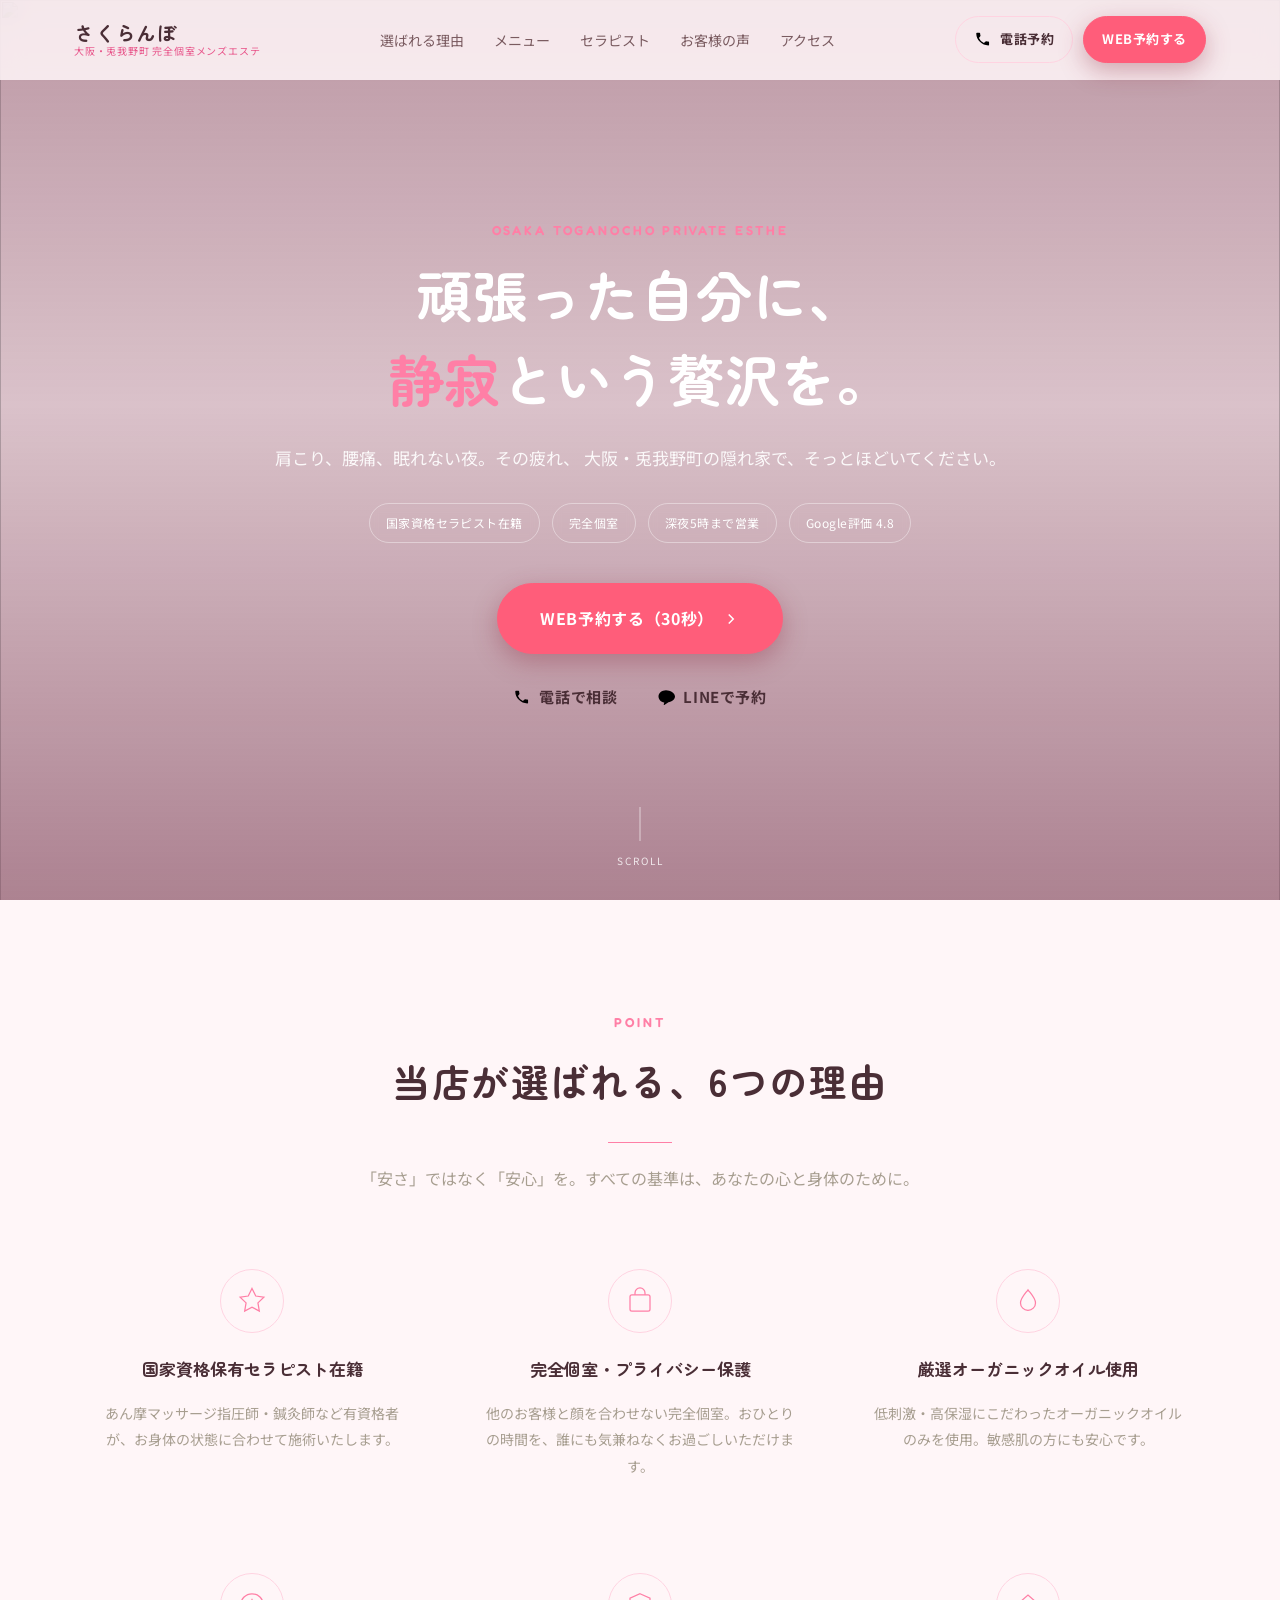
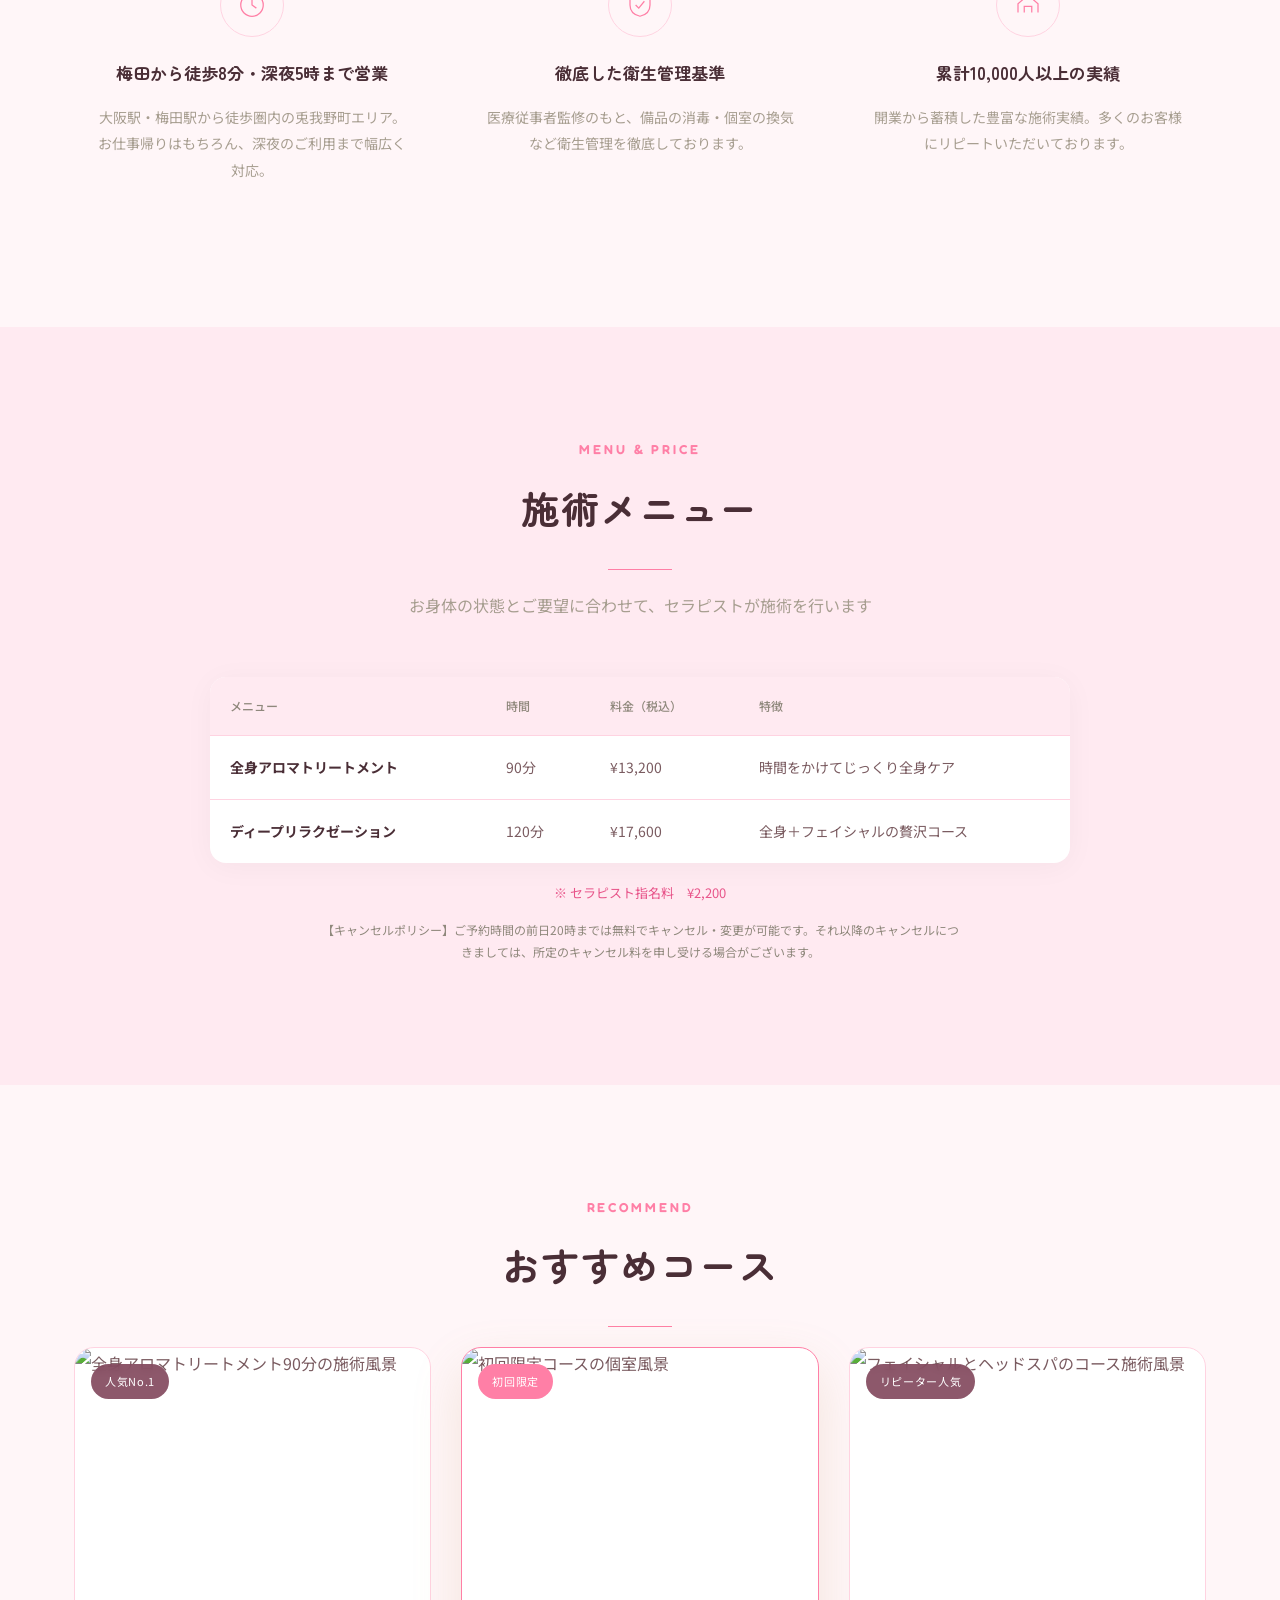
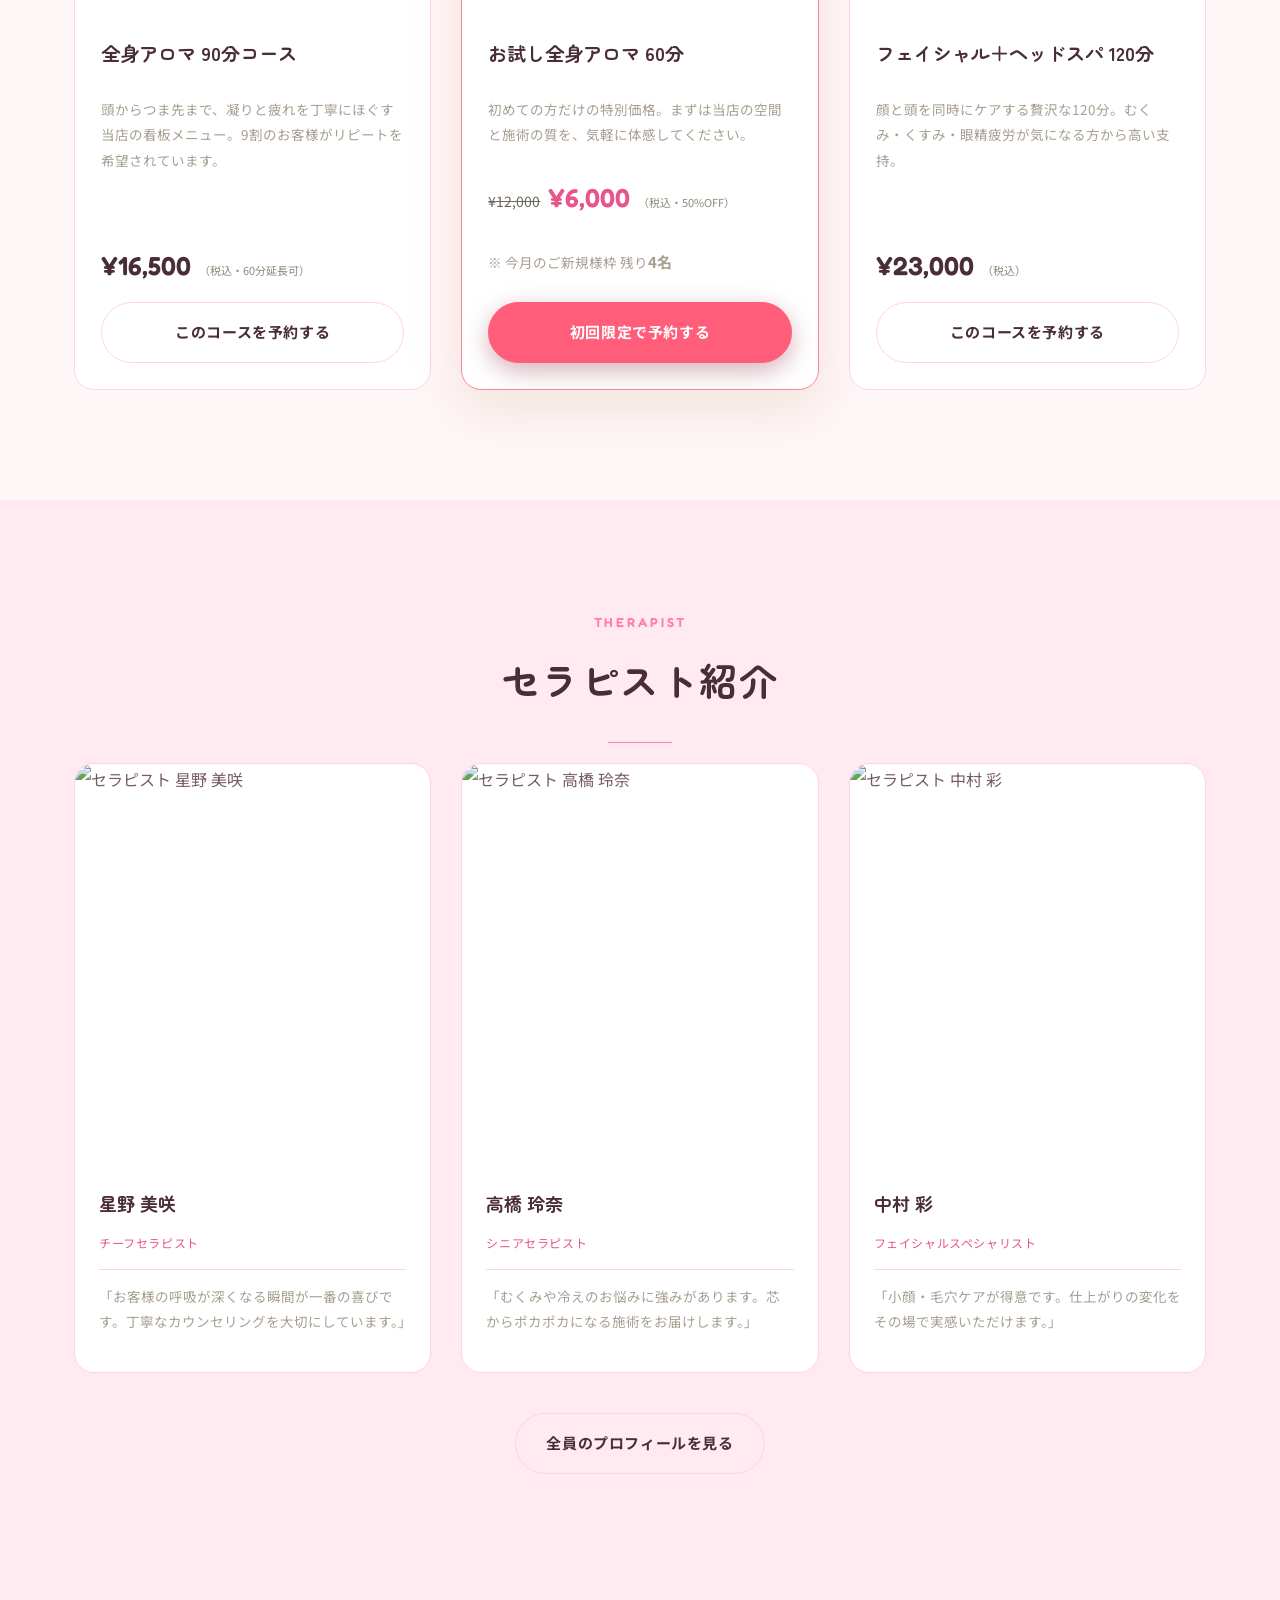
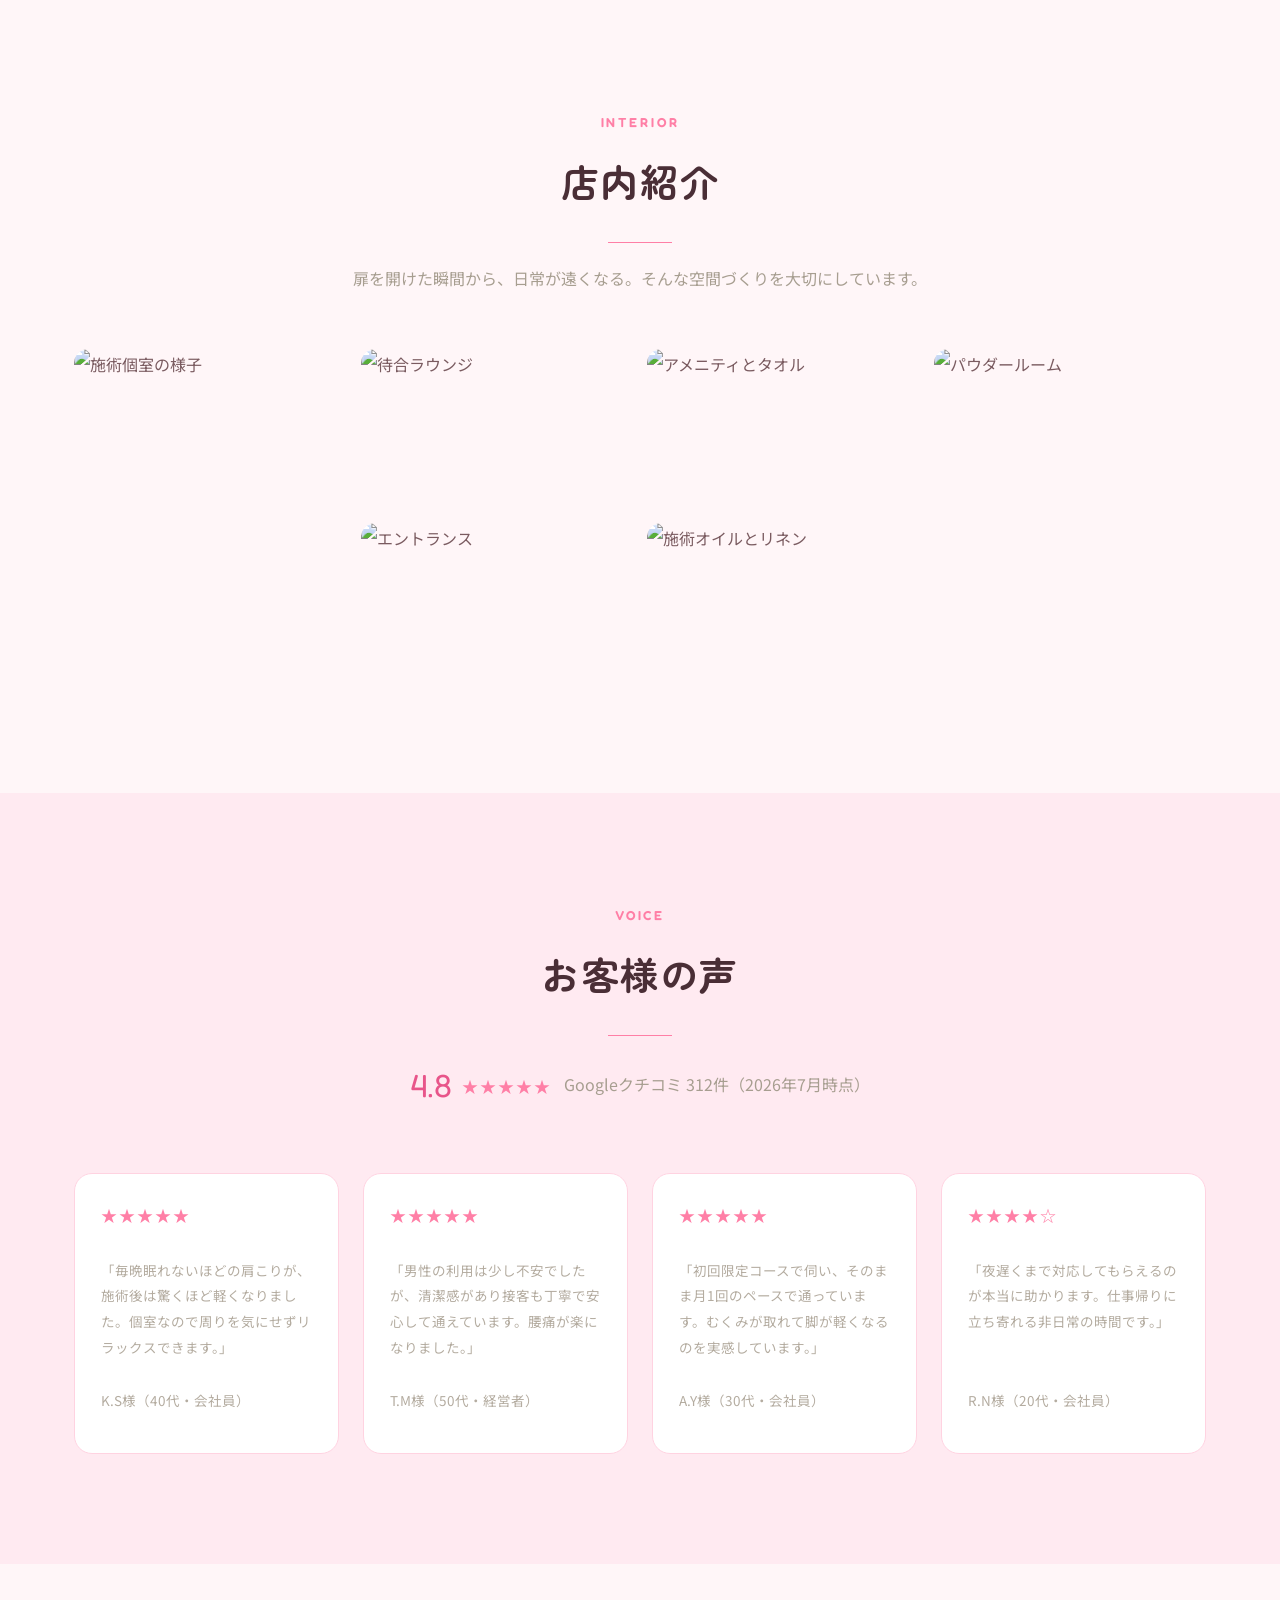
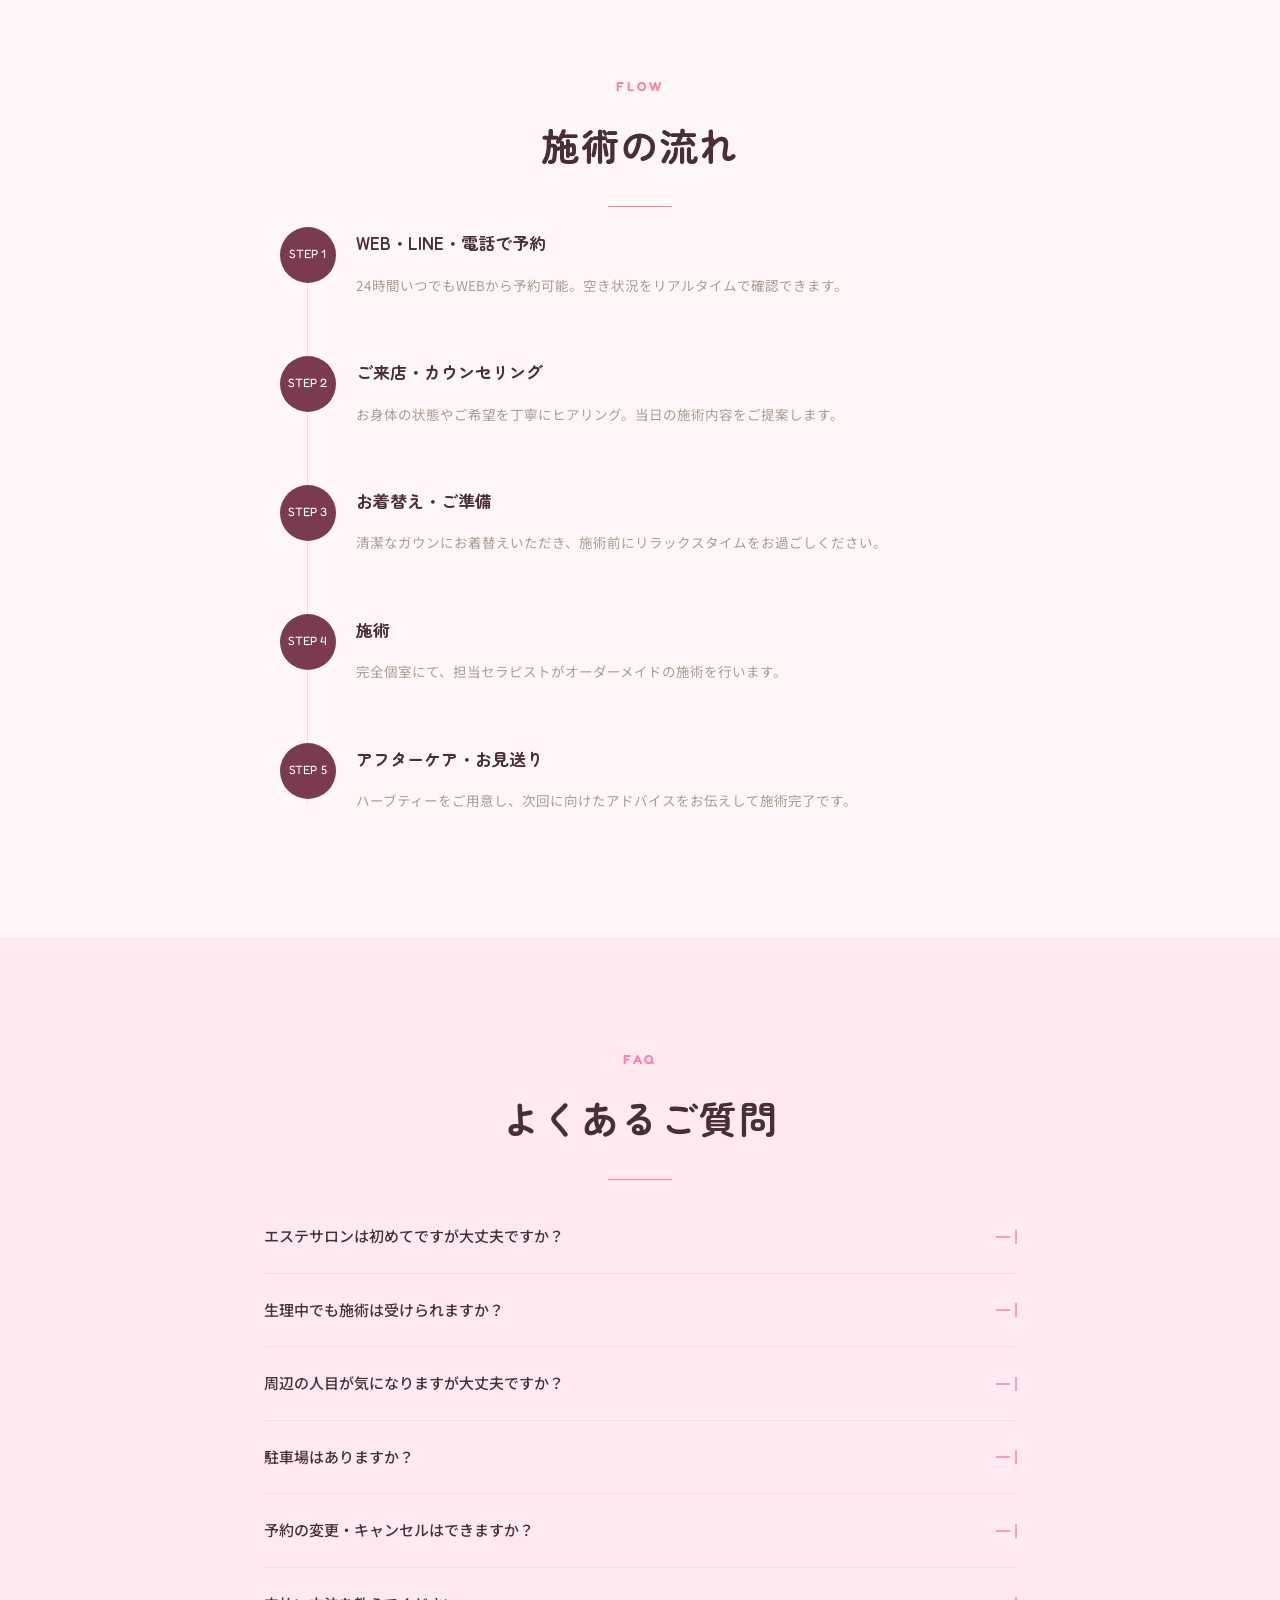
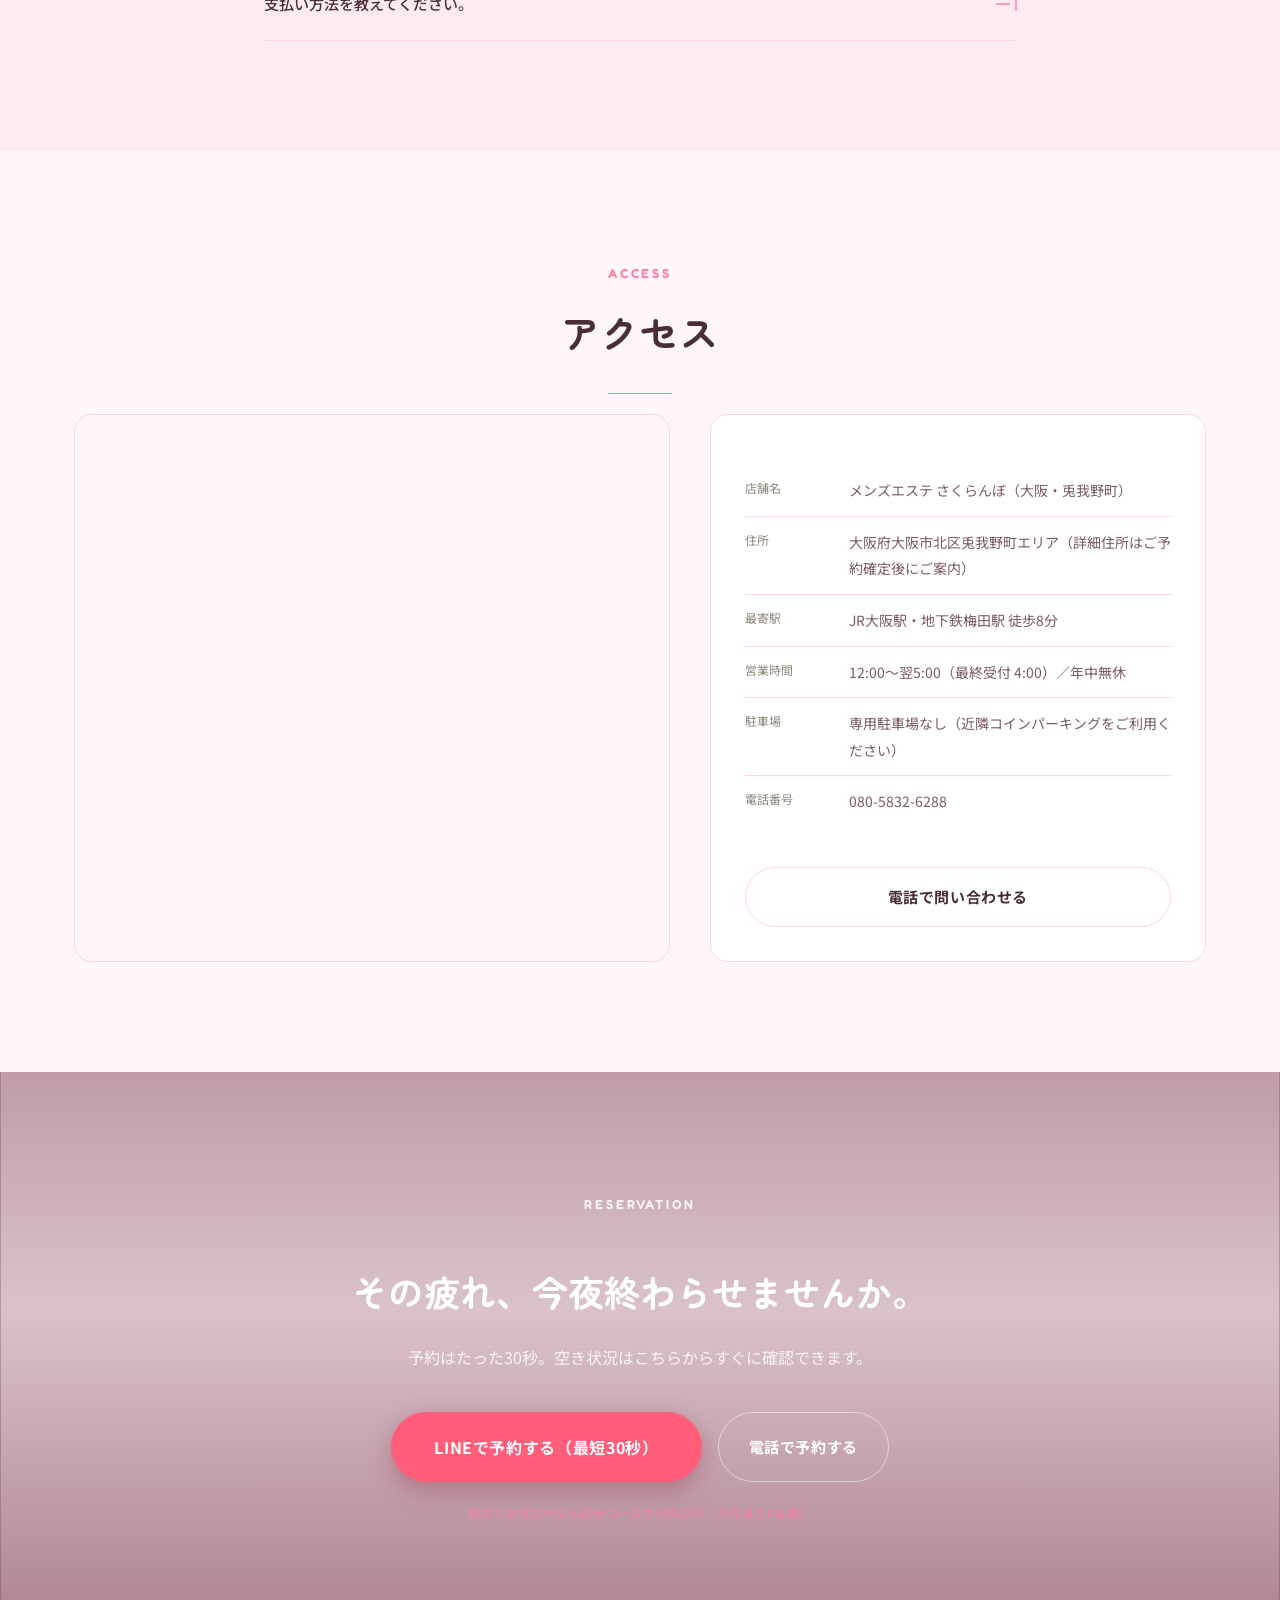
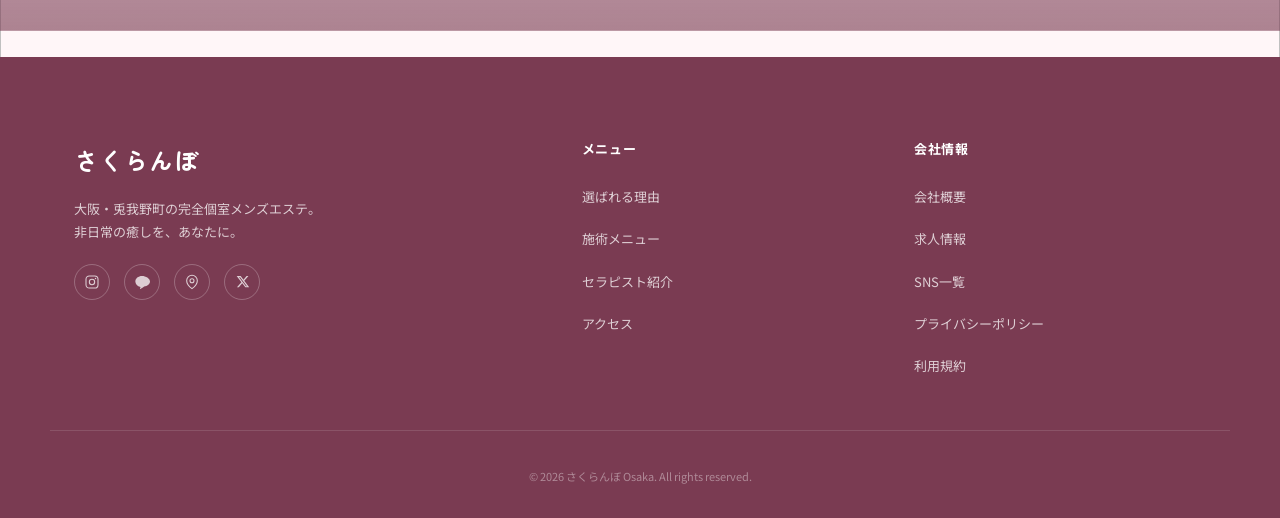
==== commit e8641595: "デザインを可愛い系（ピンク×丸ゴシック）に変更、店名を「メンズエステ さくらんぼ」に変更" ====
--- a/index.html
+++ b/index.html
@@ -20,8 +20,8 @@
 <!-- ============================================================
      SEO基本設定
      ============================================================ -->
-<title>大阪・兎我野町の完全個室メンズエステ｜チェリースパ｜国家資格セラピスト在籍・深夜5時まで営業</title>
-<meta name="description" content="大阪市北区兎我野町エリア。国家資格保有セラピストが施術する完全個室メンズエステ「チェリースパ」。肩こり・腰痛・眠れない夜のケアに対応。初回限定60分6,000円。12:00〜翌5:00営業、深夜のご利用も歓迎。">
+<title>大阪・兎我野町の完全個室メンズエステ｜さくらんぼ｜国家資格セラピスト在籍・深夜5時まで営業</title>
+<meta name="description" content="大阪市北区兎我野町エリア。国家資格保有セラピストが施術する完全個室メンズエステ「さくらんぼ」。肩こり・腰痛・眠れない夜のケアに対応。初回限定60分6,000円。12:00〜翌5:00営業、深夜のご利用も歓迎。">
 <meta name="keywords" content="大阪,兎我野町,梅田,メンズエステ,個室,アロマ,リラクゼーション,肩こり,腰痛,深夜営業">
 <meta name="robots" content="index, follow">
 <link rel="canonical" href="https://cherryspa-to.netlify.app/">
@@ -30,8 +30,8 @@
      OGP / SNSシェア設定
      ============================================================ -->
 <meta property="og:type" content="website">
-<meta property="og:site_name" content="チェリースパ（大阪・兎我野町）">
-<meta property="og:title" content="大阪・兎我野町のメンズエステ｜チェリースパ｜初回限定60分6,000円">
+<meta property="og:site_name" content="メンズエステ さくらんぼ（大阪・兎我野町）">
+<meta property="og:title" content="大阪・兎我野町のメンズエステ｜さくらんぼ｜初回限定60分6,000円">
 <meta property="og:description" content="国家資格保有セラピストによる完全個室の癒しの時間。肩こり・腰痛・眠れない夜のケアに対応。大阪市北区兎我野町エリア、深夜5時まで営業。">
 <meta property="og:image" content="https://cherryspa-to.netlify.app/assets/ogp.jpg">
 <meta property="og:url" content="https://cherryspa-to.netlify.app/">
@@ -48,8 +48,8 @@
      ============================================================ -->
 <link rel="preconnect" href="https://fonts.googleapis.com">
 <link rel="preconnect" href="https://fonts.gstatic.com" crossorigin>
-<link rel="preload" as="style" href="https://fonts.googleapis.com/css2?family=Shippori+Mincho:wght@500;700&family=Cinzel:wght@500;600;700&family=Cormorant+Garamond:ital,wght@0,400;0,600;1,500&family=Noto+Sans+JP:wght@400;500;700&display=swap">
-<link rel="stylesheet" href="https://fonts.googleapis.com/css2?family=Shippori+Mincho:wght@500;700&family=Cinzel:wght@500;600;700&family=Cormorant+Garamond:ital,wght@0,400;0,600;1,500&family=Noto+Sans+JP:wght@400;500;700&display=swap">
+<link rel="preload" as="style" href="https://fonts.googleapis.com/css2?family=Zen+Maru+Gothic:wght@500;700;900&family=Fredoka:wght@500;600;700&family=Noto+Sans+JP:wght@400;500;700&display=swap">
+<link rel="stylesheet" href="https://fonts.googleapis.com/css2?family=Zen+Maru+Gothic:wght@500;700;900&family=Fredoka:wght@500;600;700&family=Noto+Sans+JP:wght@400;500;700&display=swap">
 
 <link rel="stylesheet" href="style.css">
 
@@ -60,7 +60,7 @@
 {
   "@context": "https://schema.org",
   "@type": "DaySpa",
-  "name": "チェリースパ（大阪・兎我野町）",
+  "name": "メンズエステ さくらんぼ（大阪・兎我野町）",
   "image": "https://cherryspa-to.netlify.app/assets/ogp.jpg",
   "url": "https://cherryspa-to.netlify.app/",
   "telephone": "+81-80-5832-6288",
@@ -128,7 +128,7 @@
 <header class="site-header" id="siteHeader">
   <div class="header-inner">
     <a href="#top" class="logo">
-      <span class="logo-en" data-key="header_logo_en">CHERRY SPA</span>
+      <span class="logo-en" data-key="header_logo_en">さくらんぼ</span>
       <span class="logo-ja" data-key="header_logo_ja">大阪・兎我野町 完全個室メンズエステ</span>
     </a>
 
@@ -211,7 +211,7 @@
        ============================================================ -->
   <section class="section" id="reasons" data-section-key="reasons">
     <div class="container">
-      <p class="eyebrow reveal">WHY CHERRY SPA</p>
+      <p class="eyebrow reveal">POINT</p>
       <h2 class="section-title reveal">当店が選ばれる、6つの理由<span class="gold-underline"></span></h2>
       <p class="section-lead reveal" data-key="reasons_lead">「安さ」ではなく「安心」を。すべての基準は、あなたの心と身体のために。</p>
 
@@ -487,14 +487,14 @@
             src="https://www.google.com/maps?q=%E5%85%8E%E6%88%91%E9%87%8E%E7%94%BA%E3%80%80%E5%A4%A7%E9%98%AA%E5%B8%82%E5%8C%97%E5%8C%BA&output=embed"
             width="100%" height="100%" style="border:0;" allowfullscreen loading="lazy"
             referrerpolicy="no-referrer-when-downgrade"
-            title="チェリースパ 大阪 地図">
+            title="さくらんぼ 大阪 地図">
           </iframe>
         </div>
 
         <div class="access-info reveal">
           <dl>
             <div class="access-row">
-              <dt>店舗名</dt><dd>チェリースパ（大阪・兎我野町）</dd>
+              <dt>店舗名</dt><dd>メンズエステ さくらんぼ（大阪・兎我野町）</dd>
             </div>
             <div class="access-row">
               <dt>住所</dt><dd data-key="access_address">大阪府大阪市北区兎我野町エリア（詳細住所はご予約確定後にご案内）</dd>
@@ -547,7 +547,7 @@
 <footer class="site-footer">
   <div class="container footer-inner">
     <div class="footer-brand">
-      <span class="logo-en">CHERRY SPA</span>
+      <span class="logo-en">さくらんぼ</span>
       <p data-key="footer_tagline" data-html="true">大阪・兎我野町の完全個室メンズエステ。<br>非日常の癒しを、あなたに。</p>
       <div class="footer-sns">
         <a href="https://www.instagram.com/" target="_blank" rel="noopener" aria-label="Instagram" data-nav-key="footer_sns_instagram" data-instagram-link="true">
@@ -586,7 +586,7 @@
       </ul>
     </nav>
   </div>
-  <p class="footer-copyright">&copy; 2026 CHERRY SPA Osaka. All rights reserved.</p>
+  <p class="footer-copyright">&copy; 2026 さくらんぼ Osaka. All rights reserved.</p>
 </footer>
 
 <!-- ============================================================
--- a/style.css
+++ b/style.css
@@ -40,22 +40,22 @@
 ul, ol { list-style: none; margin: 0; padding: 0; }
 button { font: inherit; background: none; border: none; cursor: pointer; }
 table { border-collapse: collapse; width: 100%; }
-h1, h2, h3 { font-family: "Shippori Mincho", "Yu Mincho", serif; color: var(--color-heading); margin: 0; }
+h1, h2, h3 { font-family: "Zen Maru Gothic", "Yu Gothic", sans-serif; font-weight: 700; color: var(--color-heading); margin: 0; }
 
 /* ---------- 2. デザイントークン（メンズエステ向け：黒×ゴールド×深紅の夜の高級感） ---------- */
 :root {
-  /* Color */
-  --color-bg: #131110;
-  --color-bg-alt: #1B1815;
-  --color-text: #C9C2B7;
-  --color-heading: #F3EDE3;
-  --color-gold: #C6A15A;
-  --color-gold-deep: #E3BD78;
-  --color-red: #8C2438;
-  --color-red-deep: #A8324A;
-  --color-border: rgba(255,255,255,.12);
-  --color-card: #1E1A17;
-  --color-dark: #0B0A09;
+  /* Color（可愛い系：ピンク×コーラル×ホワイト） */
+  --color-bg: #FFF6F8;
+  --color-bg-alt: #FFEAF1;
+  --color-text: #7A5B60;
+  --color-heading: #4A2E36;
+  --color-gold: #FF7FA6;
+  --color-gold-deep: #E8558A;
+  --color-red: #FF5D7A;
+  --color-red-deep: #F03D63;
+  --color-border: #FFD3E1;
+  --color-card: #FFFFFF;
+  --color-dark: #7A3B52;
 
   /* Spacing */
   --section-py: 110px;
@@ -78,7 +78,7 @@
 .sp-only { display: none; }
 
 .eyebrow {
-  font-family: "Cinzel", "Cormorant Garamond", serif;
+  font-family: "Fredoka", "Zen Maru Gothic", sans-serif;
   font-style: normal;
   font-weight: 600;
   text-transform: uppercase;
@@ -154,18 +154,18 @@
 /* ---------- 4. ヘッダー ---------- */
 .site-header {
   position: fixed; top: 0; left: 0; width: 100%; z-index: 500;
-  background: rgba(19,17,16,.82);
+  background: rgba(255,246,248,.85);
   backdrop-filter: blur(10px);
   border-bottom: 1px solid transparent;
   transition: box-shadow .3s, border-color .3s, background .3s;
 }
-.site-header.is-scrolled { box-shadow: 0 4px 24px rgba(0,0,0,.35); border-color: var(--color-border); background: rgba(19,17,16,.95); }
+.site-header.is-scrolled { box-shadow: 0 4px 24px rgba(255,127,166,.18); border-color: var(--color-border); background: rgba(255,246,248,.97); }
 .header-inner {
   max-width: var(--container-w); margin: 0 auto; padding: 16px 24px;
   display: flex; align-items: center; justify-content: space-between; gap: 20px;
 }
 .logo { display: flex; flex-direction: column; line-height: 1.2; }
-.logo-en { font-family: "Cinzel", serif; font-weight: 600; font-size: 20px; letter-spacing: .16em; color: var(--color-heading); }
+.logo-en { font-family: "Zen Maru Gothic", sans-serif; font-weight: 700; font-size: 20px; letter-spacing: .04em; color: var(--color-heading); }
 .logo-ja { font-size: 10px; letter-spacing: .08em; color: var(--color-gold-deep); }
 .gnav ul { display: flex; gap: 30px; }
 .gnav a { font-size: 14px; position: relative; padding: 4px 0; }
@@ -191,7 +191,7 @@
 .hero-bg img { width: 100%; height: 120%; object-fit: cover; object-position: center; }
 .hero-overlay {
   position: absolute; inset: 0;
-  background: linear-gradient(180deg, rgba(20,18,16,.55) 0%, rgba(20,18,16,.35) 45%, rgba(20,18,16,.7) 100%);
+  background: linear-gradient(180deg, rgba(122,59,82,.5) 0%, rgba(122,59,82,.28) 45%, rgba(122,59,82,.62) 100%);
 }
 .hero-content { position: relative; z-index: 1; padding: 140px 24px 100px; max-width: 780px; }
 .hero-content h1 {
@@ -253,7 +253,7 @@
 .menu-table thead th { background: var(--color-bg-alt); font-size: 12px; color: #8F887C; font-weight: 500; }
 .menu-table tbody th { font-weight: 700; color: var(--color-heading); }
 .menu-table tbody tr:last-child td, .menu-table tbody tr:last-child th { border-bottom: none; }
-.menu-table tbody tr:hover { background: rgba(198,161,90,.06); }
+.menu-table tbody tr:hover { background: rgba(255,127,166,.08); }
 
 /* ---------- 8. おすすめコース ---------- */
 .course-grid { display: grid; grid-template-columns: repeat(3, 1fr); gap: 30px; }
@@ -271,7 +271,7 @@
 .course-card-featured { border-color: var(--color-gold); box-shadow: 0 20px 50px rgba(184,151,90,.18); }
 .course-badge {
   position: absolute; top: 16px; left: 16px; z-index: 2;
-  background: rgba(28,27,25,.85); color: #fff; font-size: 11px; letter-spacing: .06em;
+  background: rgba(122,59,82,.85); color: #fff; font-size: 11px; letter-spacing: .06em;
   padding: 7px 14px; border-radius: 999px; backdrop-filter: blur(4px);
 }
 .course-badge-gold { background: var(--color-gold); color: #fff; }
@@ -280,7 +280,7 @@
 .course-body p { font-size: 13.5px; color: #A79E90; flex: 1; }
 .course-price { display: flex; align-items: baseline; gap: 8px; flex-wrap: wrap; }
 .price-before { text-decoration: line-through; color: #6E675D; font-size: 14px; }
-.price-now { font-family: "Cormorant Garamond", serif; font-size: 26px; font-weight: 600; color: var(--color-heading); }
+.price-now { font-family: "Fredoka", sans-serif; font-size: 26px; font-weight: 600; color: var(--color-heading); }
 .price-now-gold { color: var(--color-gold-deep); }
 .price-note { font-size: 11px; color: #8F887C; }
 .course-limit { font-size: 12px; color: var(--color-gold-deep); }
@@ -312,7 +312,7 @@
 .gallery-grid a:nth-child(4) { grid-row: span 2; grid-column: span 1; }
 
 /* ---------- 11. お客様の声 ---------- */
-.rating-score { font-family: "Cormorant Garamond", serif; font-size: 32px; color: var(--color-gold-deep); vertical-align: middle; margin-right: 6px; }
+.rating-score { font-family: "Fredoka", sans-serif; font-size: 32px; color: var(--color-gold-deep); vertical-align: middle; margin-right: 6px; }
 .rating-stars { color: var(--color-gold); letter-spacing: 2px; vertical-align: middle; margin-right: 8px; }
 .voice-scroll {
   display: grid; grid-template-columns: repeat(4, 1fr); gap: 24px;
@@ -338,7 +338,7 @@
   position: absolute; left: 0; top: 0; width: 56px; height: 56px;
   border-radius: 50%; background: var(--color-dark); color: #fff;
   display: flex; align-items: center; justify-content: center;
-  font-family: "Cormorant Garamond", serif; font-size: 12px; letter-spacing: .02em; text-align: center;
+  font-family: "Fredoka", sans-serif; font-size: 12px; letter-spacing: .02em; text-align: center;
 }
 .flow-item h3 { font-size: 17px; margin-bottom: 8px; }
 .flow-item p { font-size: 13.5px; color: #A79E90; }
@@ -423,7 +423,7 @@
   transition: opacity .6s ease, visibility .6s ease;
 }
 #loader .loader-mark {
-  font-family: "Cormorant Garamond", serif; font-size: 28px; letter-spacing: .3em; color: var(--color-gold);
+  font-family: "Fredoka", sans-serif; font-size: 28px; letter-spacing: .2em; color: var(--color-gold);
   animation: pulseFade 1.3s ease-in-out infinite;
 }
 #loader.is-hidden { opacity: 0; visibility: hidden; pointer-events: none; }
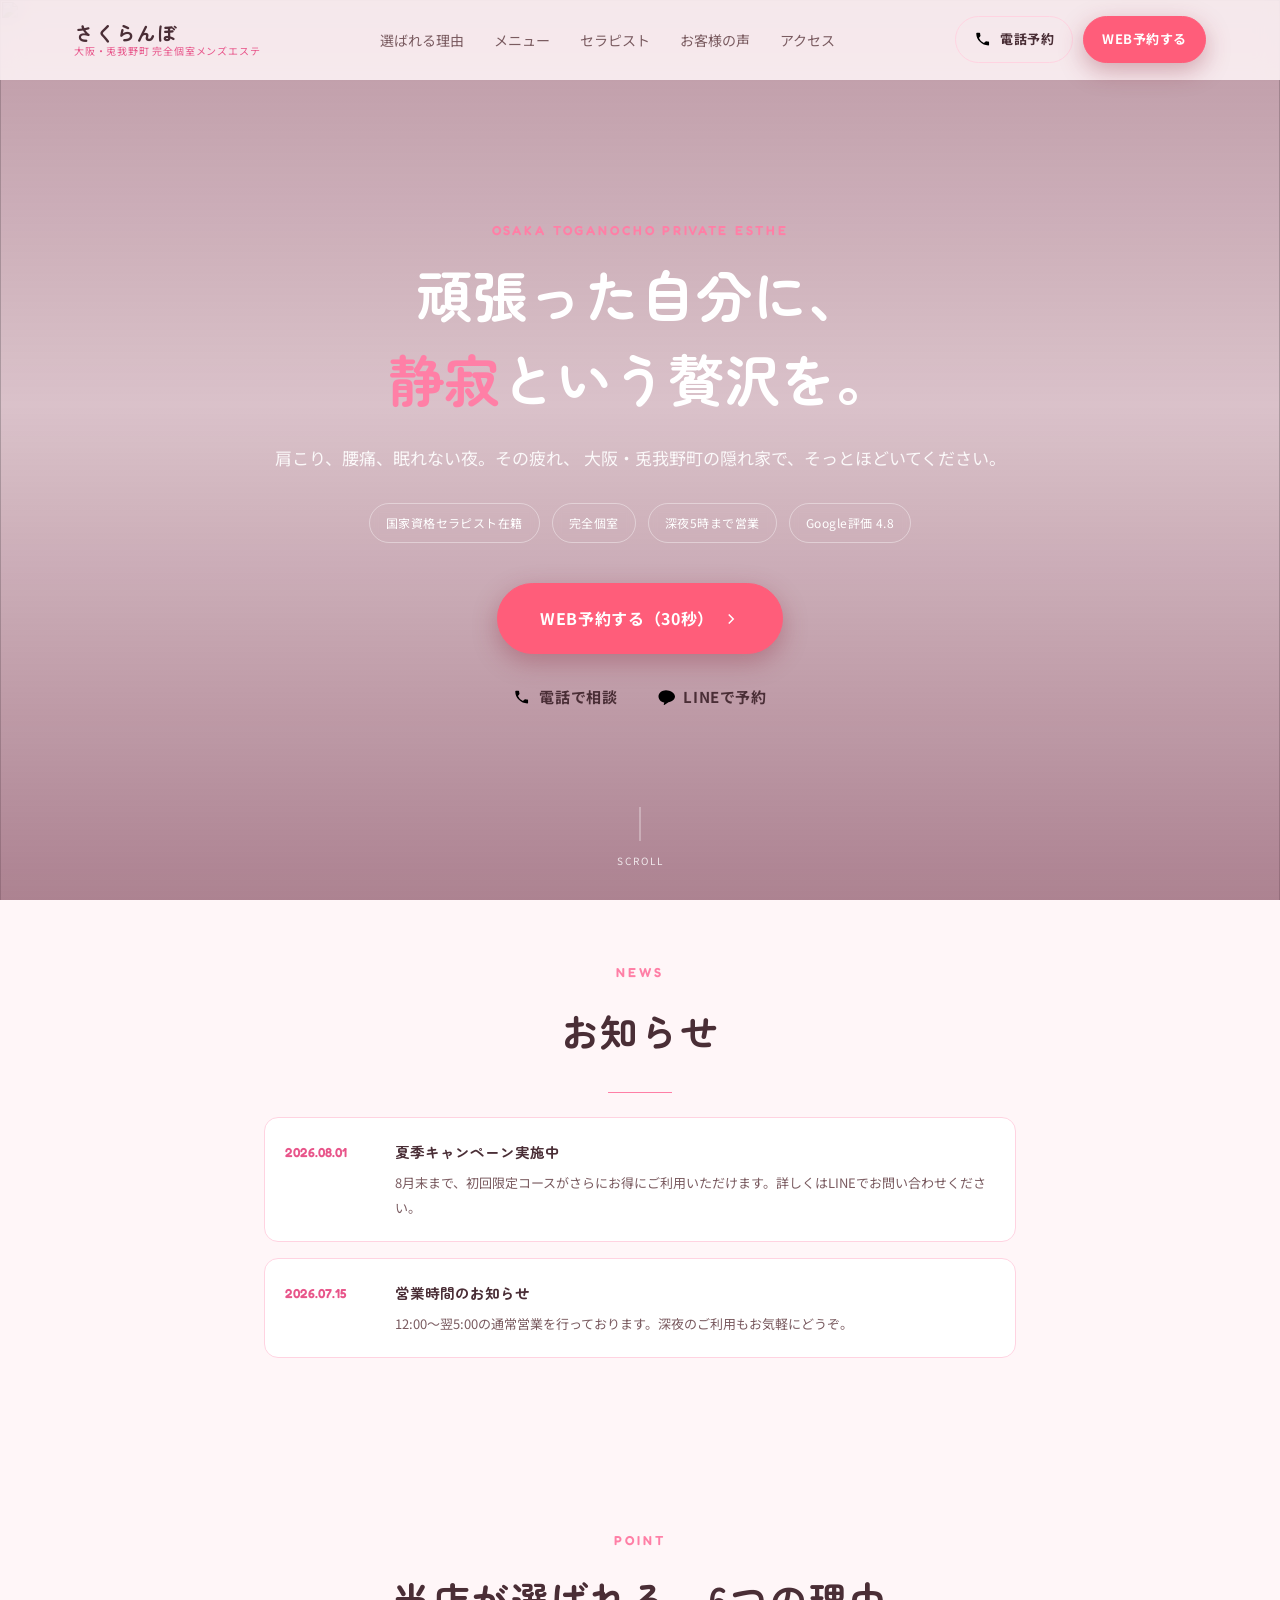
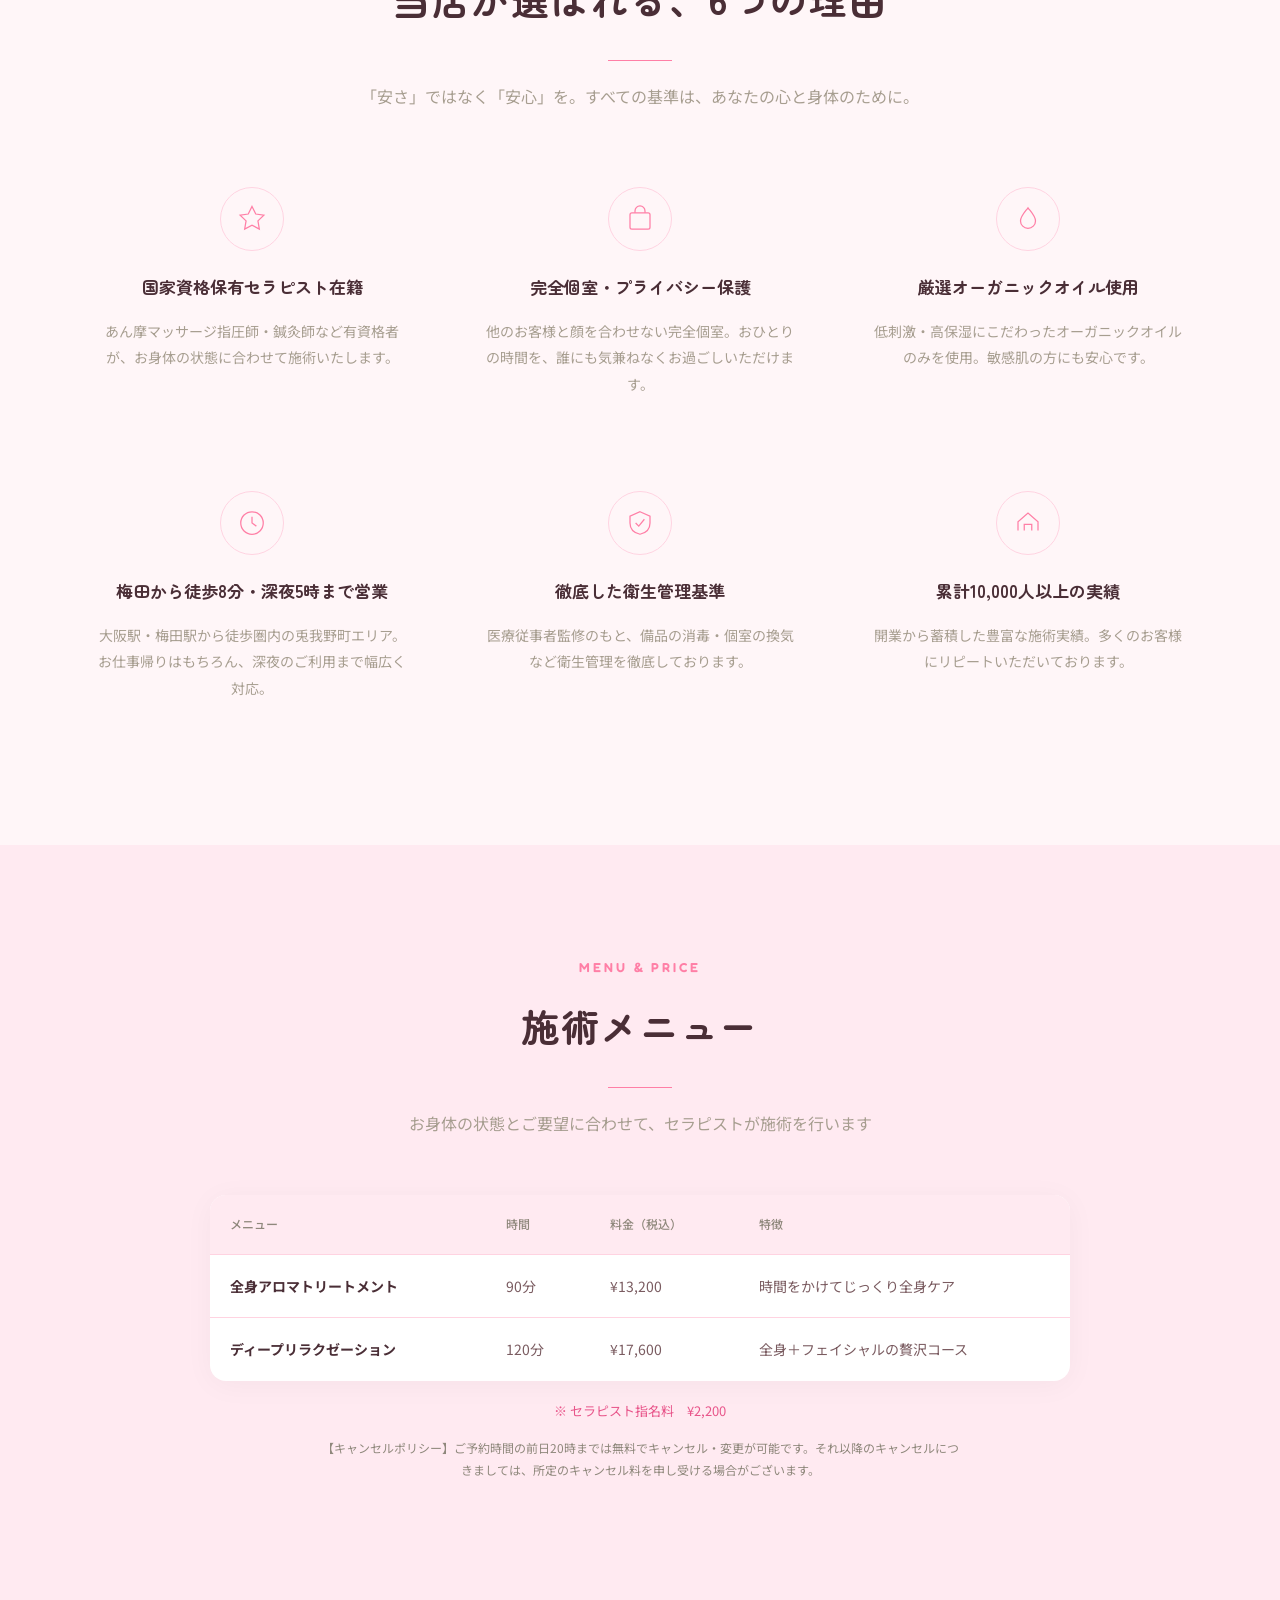
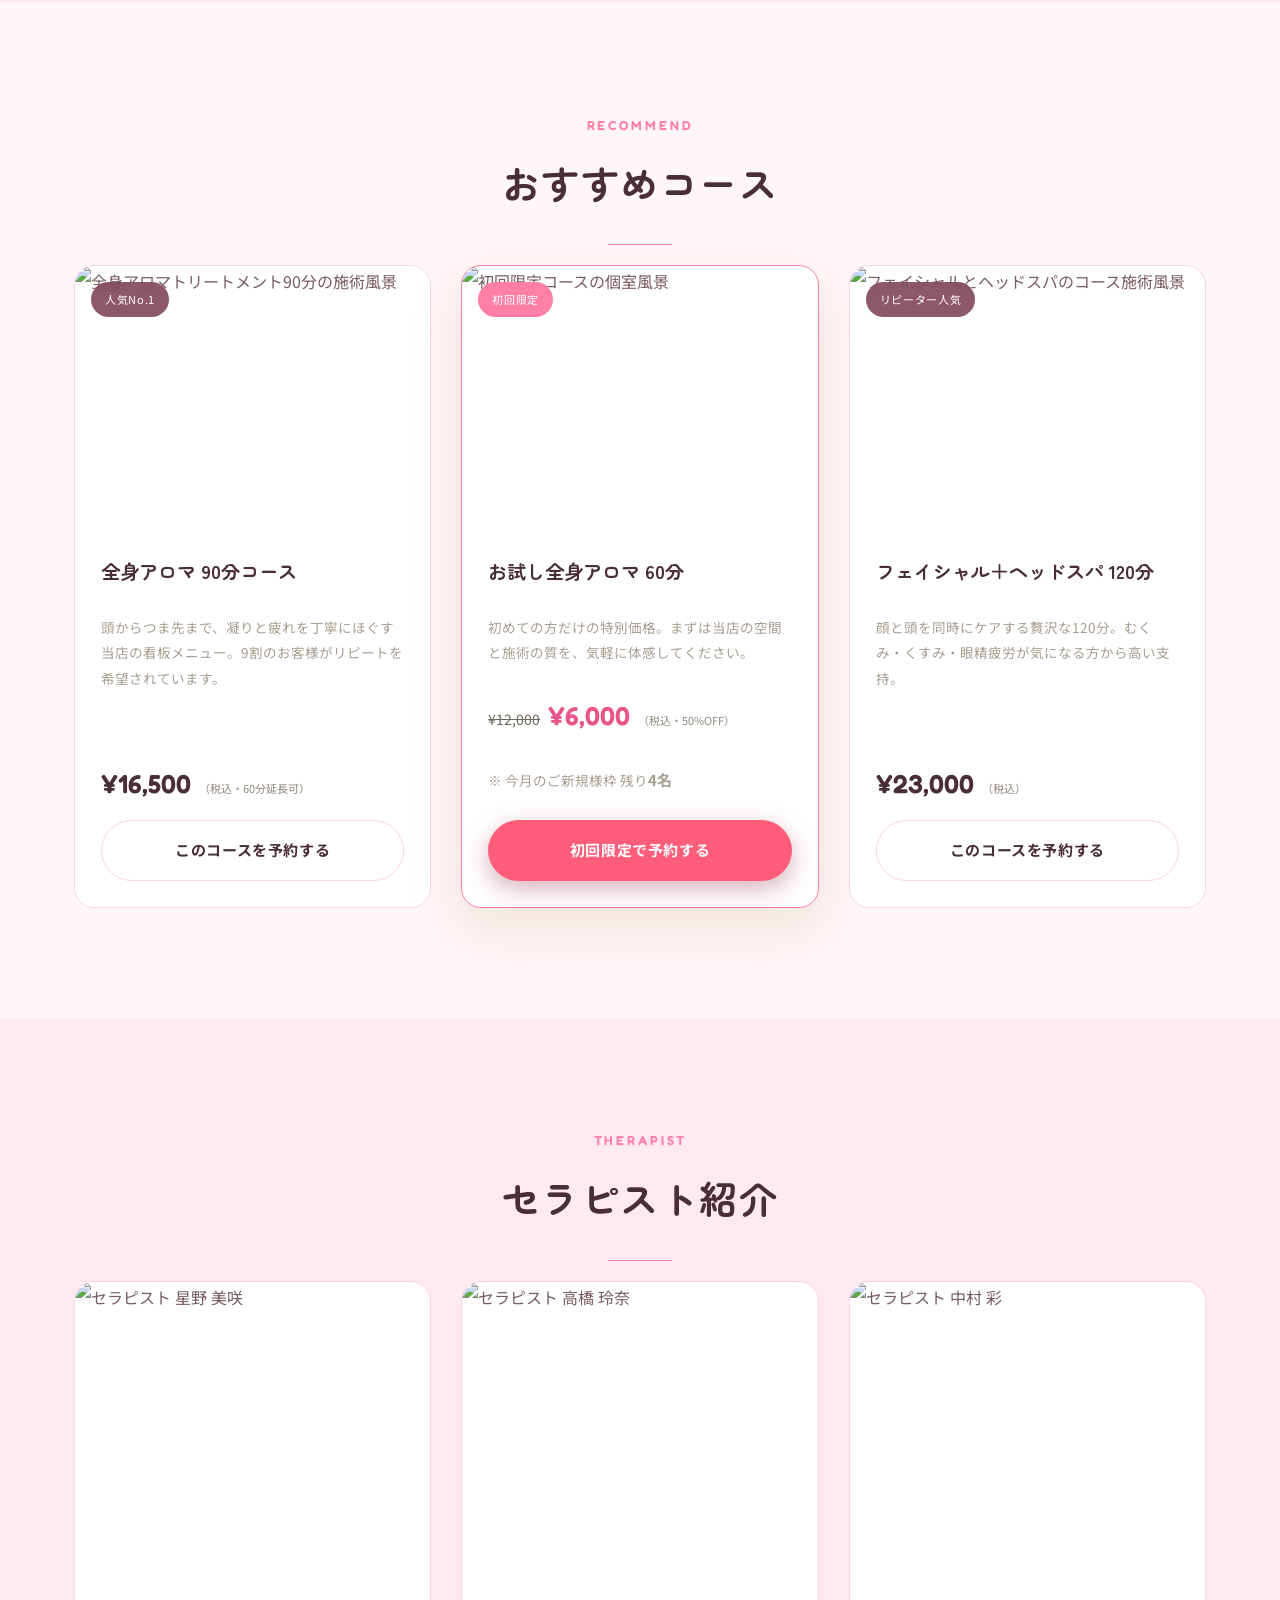
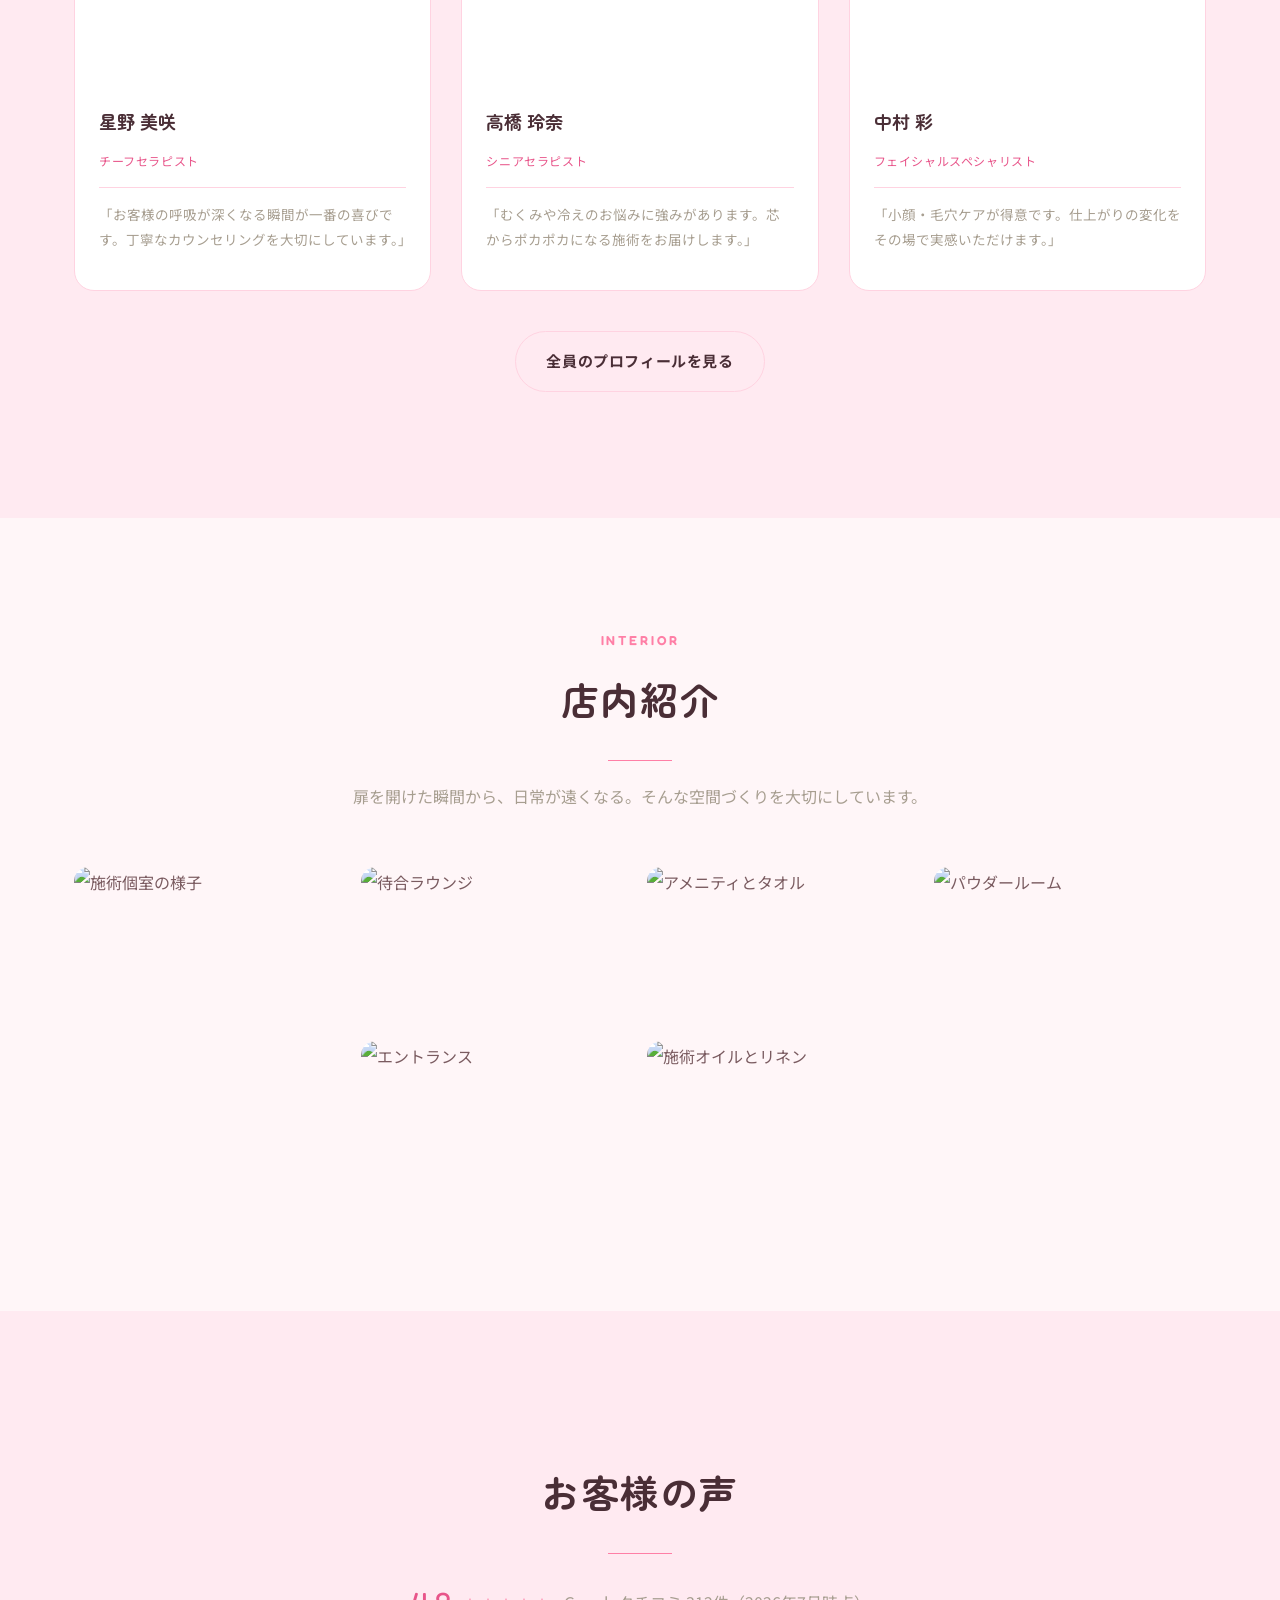
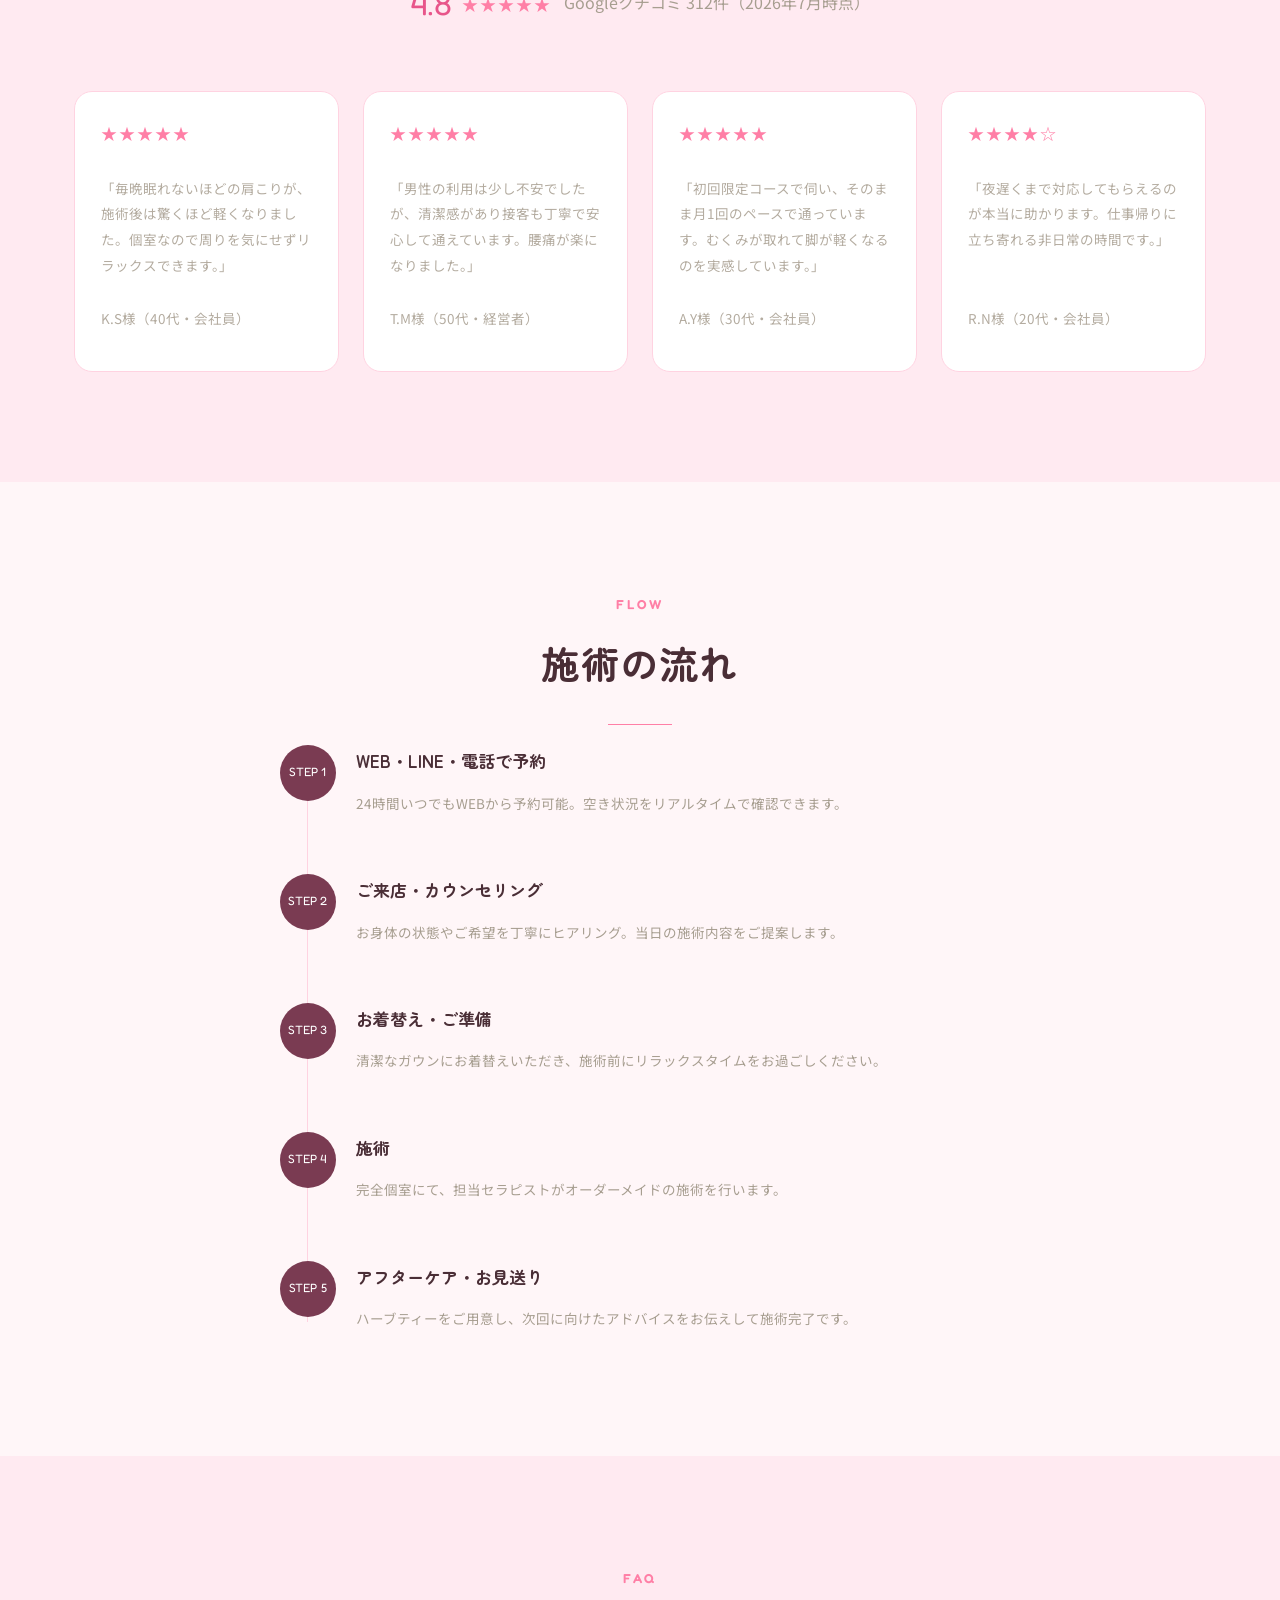
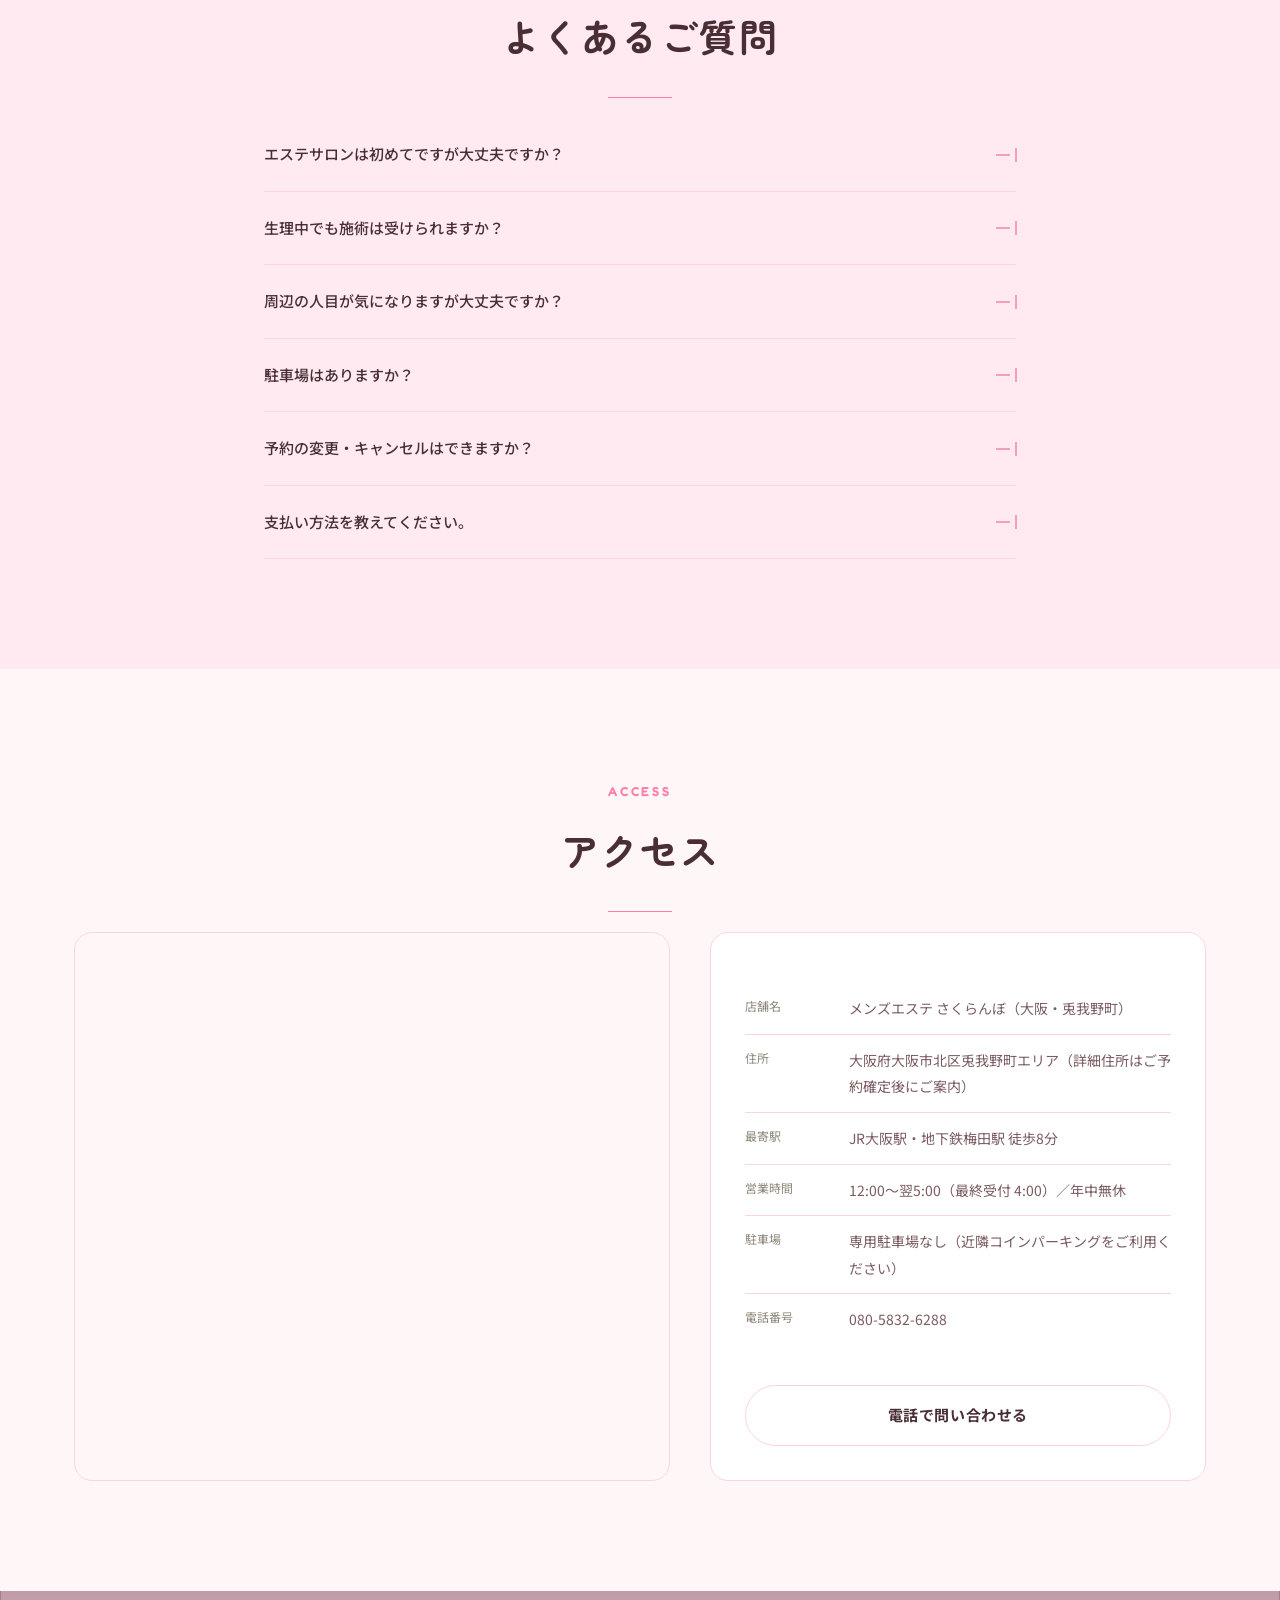
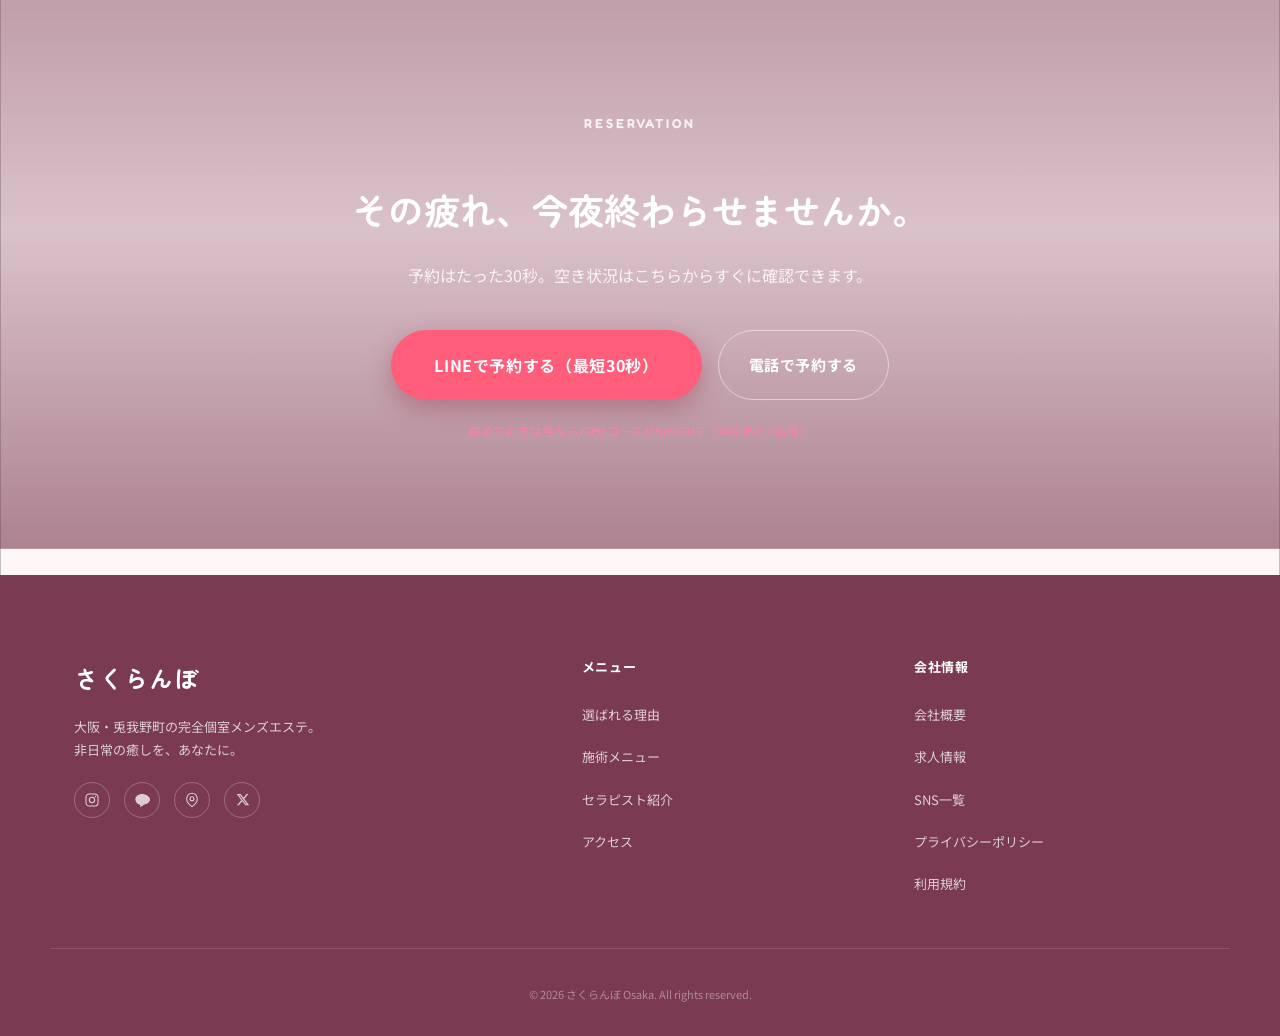
==== commit 175329eb: "ローディング画面が画像差し替え完了を待ってから消えるよう修正（初期表示のちらつき対策）" ====
--- a/index.html
+++ b/index.html
@@ -207,6 +207,18 @@
   </section>
 
   <!-- ============================================================
+       お知らせ・キャンペーン情報
+       ============================================================ -->
+  <section class="section news-section" id="news" data-section-key="news">
+    <div class="container container-narrow">
+      <p class="eyebrow reveal">NEWS</p>
+      <h2 class="section-title reveal">お知らせ<span class="gold-underline"></span></h2>
+
+      <div class="news-list" data-news-container></div>
+    </div>
+  </section>
+
+  <!-- ============================================================
        ② 当店が選ばれる理由
        ============================================================ -->
   <section class="section" id="reasons" data-section-key="reasons">
--- a/style.css
+++ b/style.css
@@ -477,6 +477,25 @@
   outline-offset: 3px;
 }
 
+/* ---------- お知らせ一覧 ---------- */
+.news-section { padding-top: 60px; padding-bottom: 60px; }
+.news-list { display: flex; flex-direction: column; gap: 16px; margin-top: 24px; }
+.news-item {
+  display: flex; gap: 20px; padding: 20px; border: 1px solid var(--color-border);
+  border-radius: 14px; background: var(--color-card);
+}
+.news-item-date {
+  flex-shrink: 0; font-family: "Fredoka", sans-serif; font-size: 13px; color: var(--color-gold-deep);
+  font-weight: 600; padding-top: 2px; width: 90px;
+}
+.news-item-body h3 { font-size: 14.5px; margin: 0 0 6px; }
+.news-item-body p { font-size: 13px; color: var(--color-text); margin: 0; }
+.news-empty { text-align: center; font-size: 13px; color: var(--color-text); }
+@media (max-width: 480px) {
+  .news-item { flex-direction: column; gap: 8px; }
+  .news-item-date { width: auto; }
+}
+
 /* ---------- SNS一覧ページ ---------- */
 .sns-list { display: flex; flex-direction: column; gap: 14px; margin-top: 32px; }
 .sns-list-item {
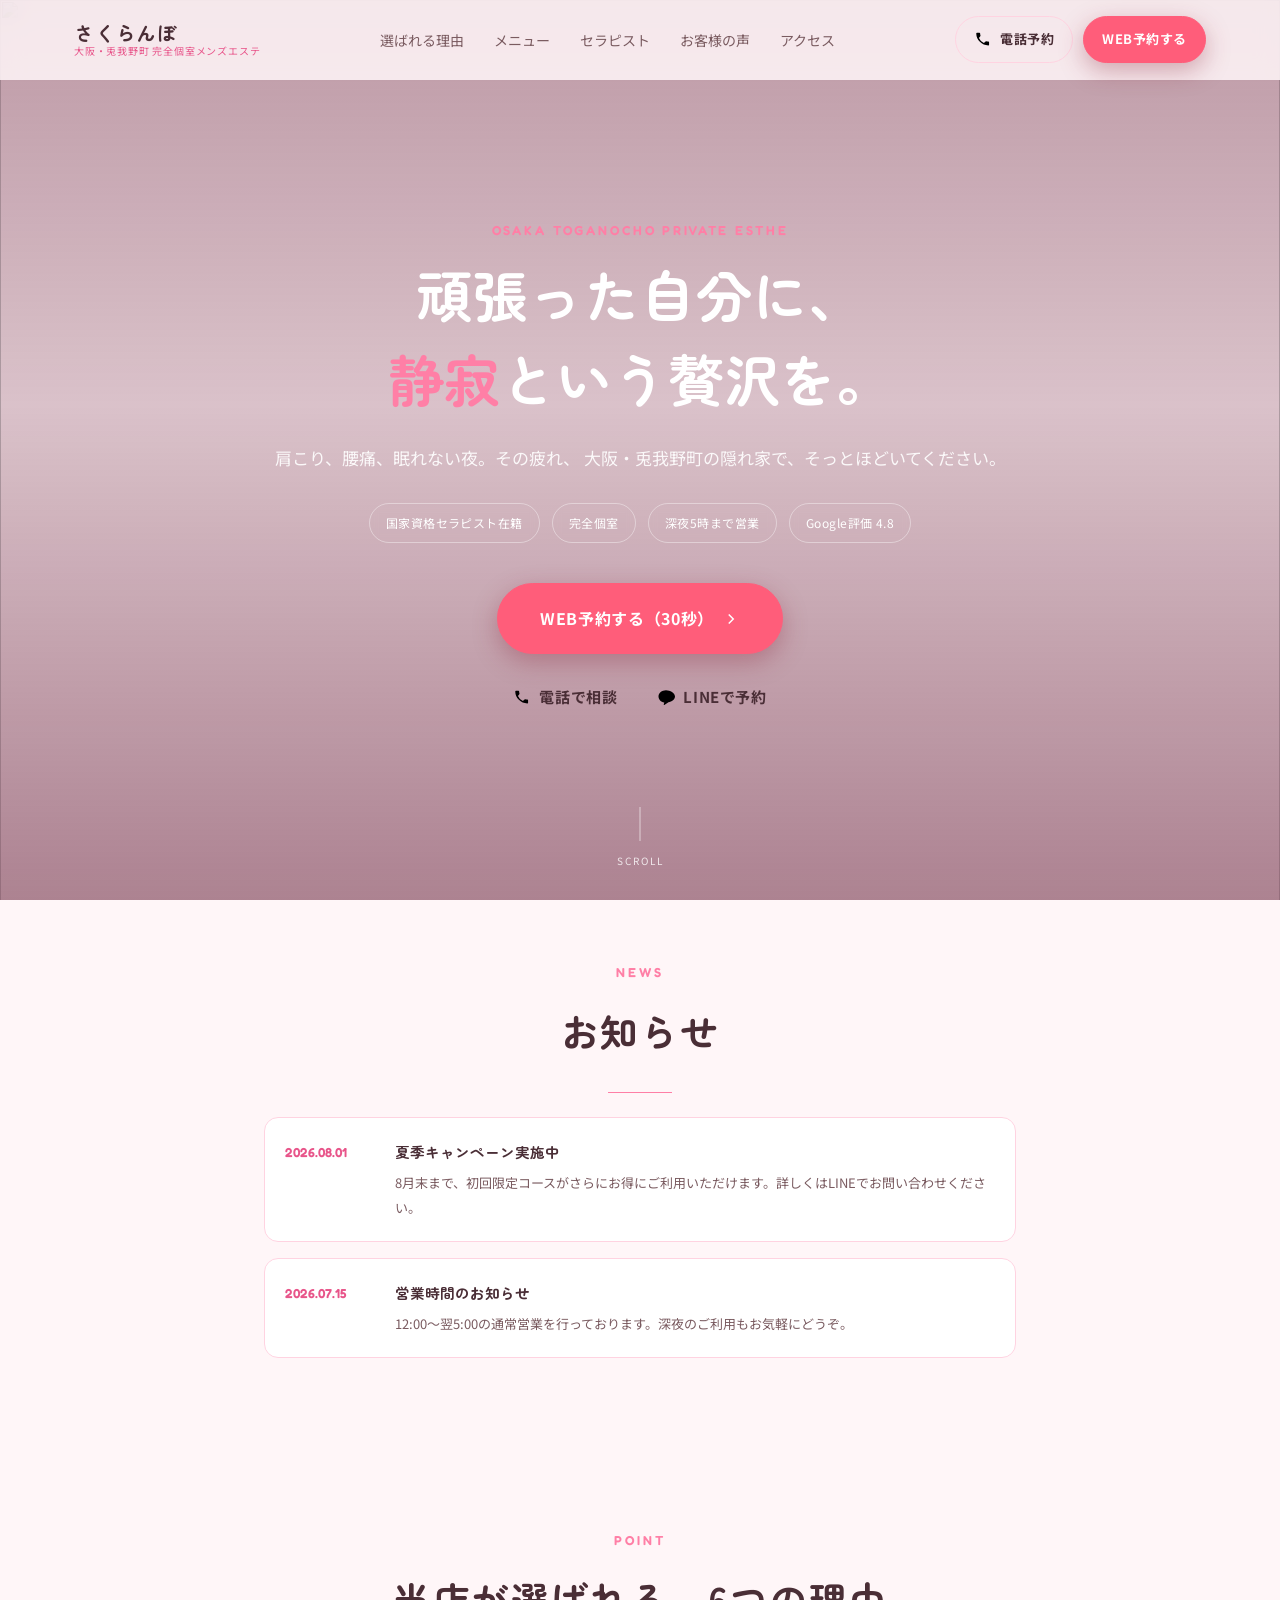
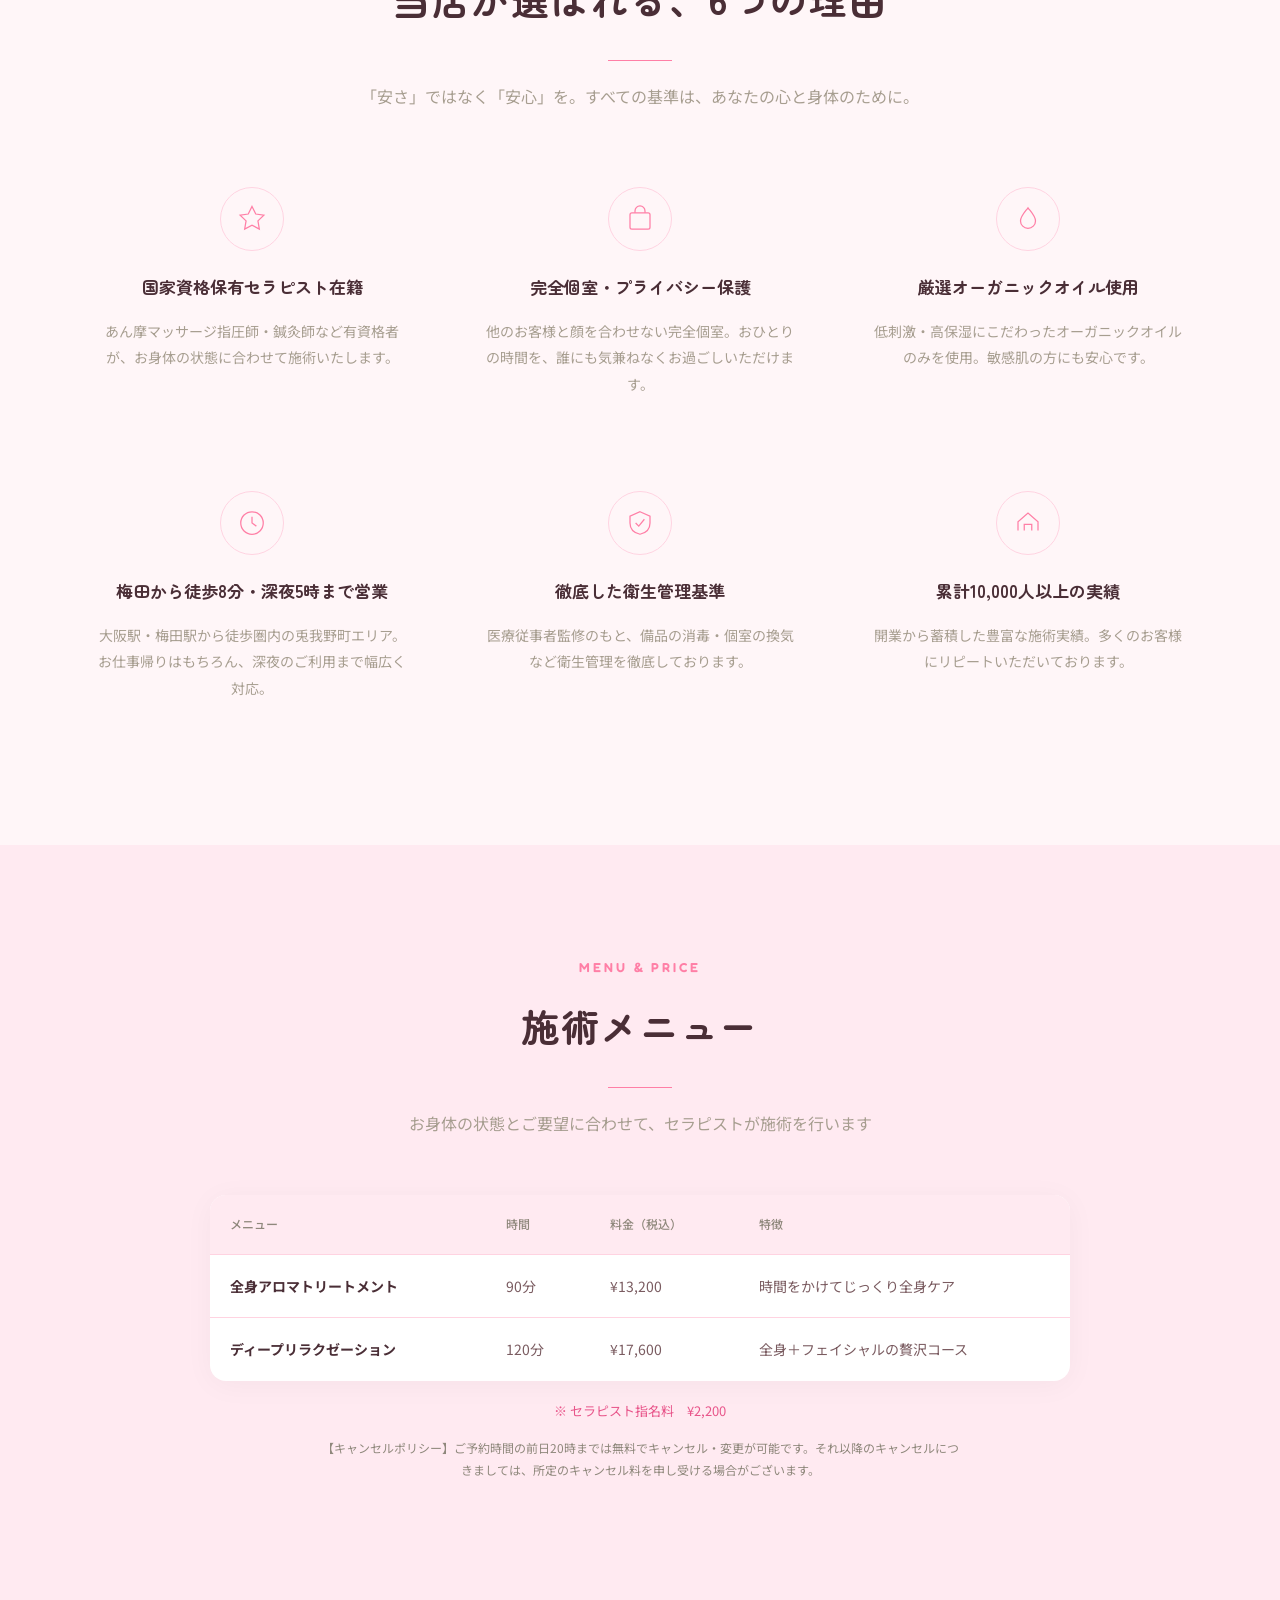
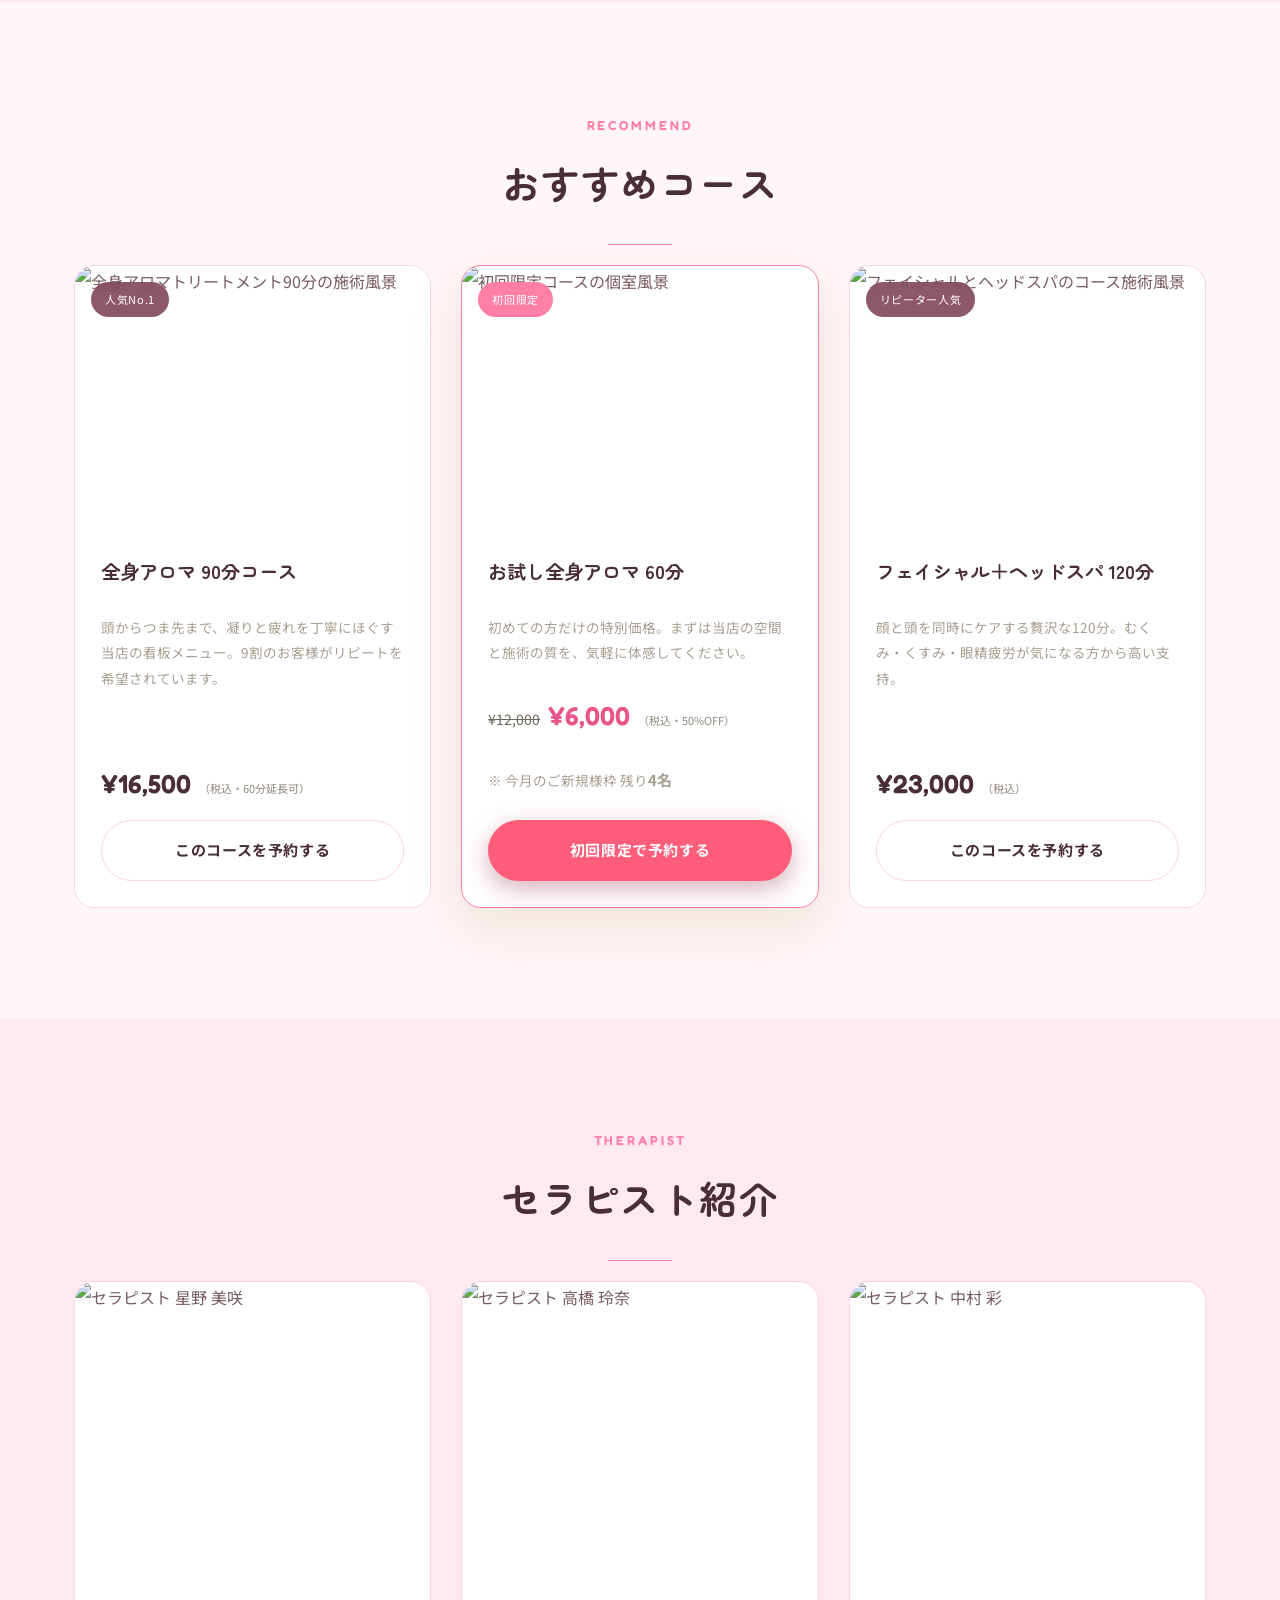
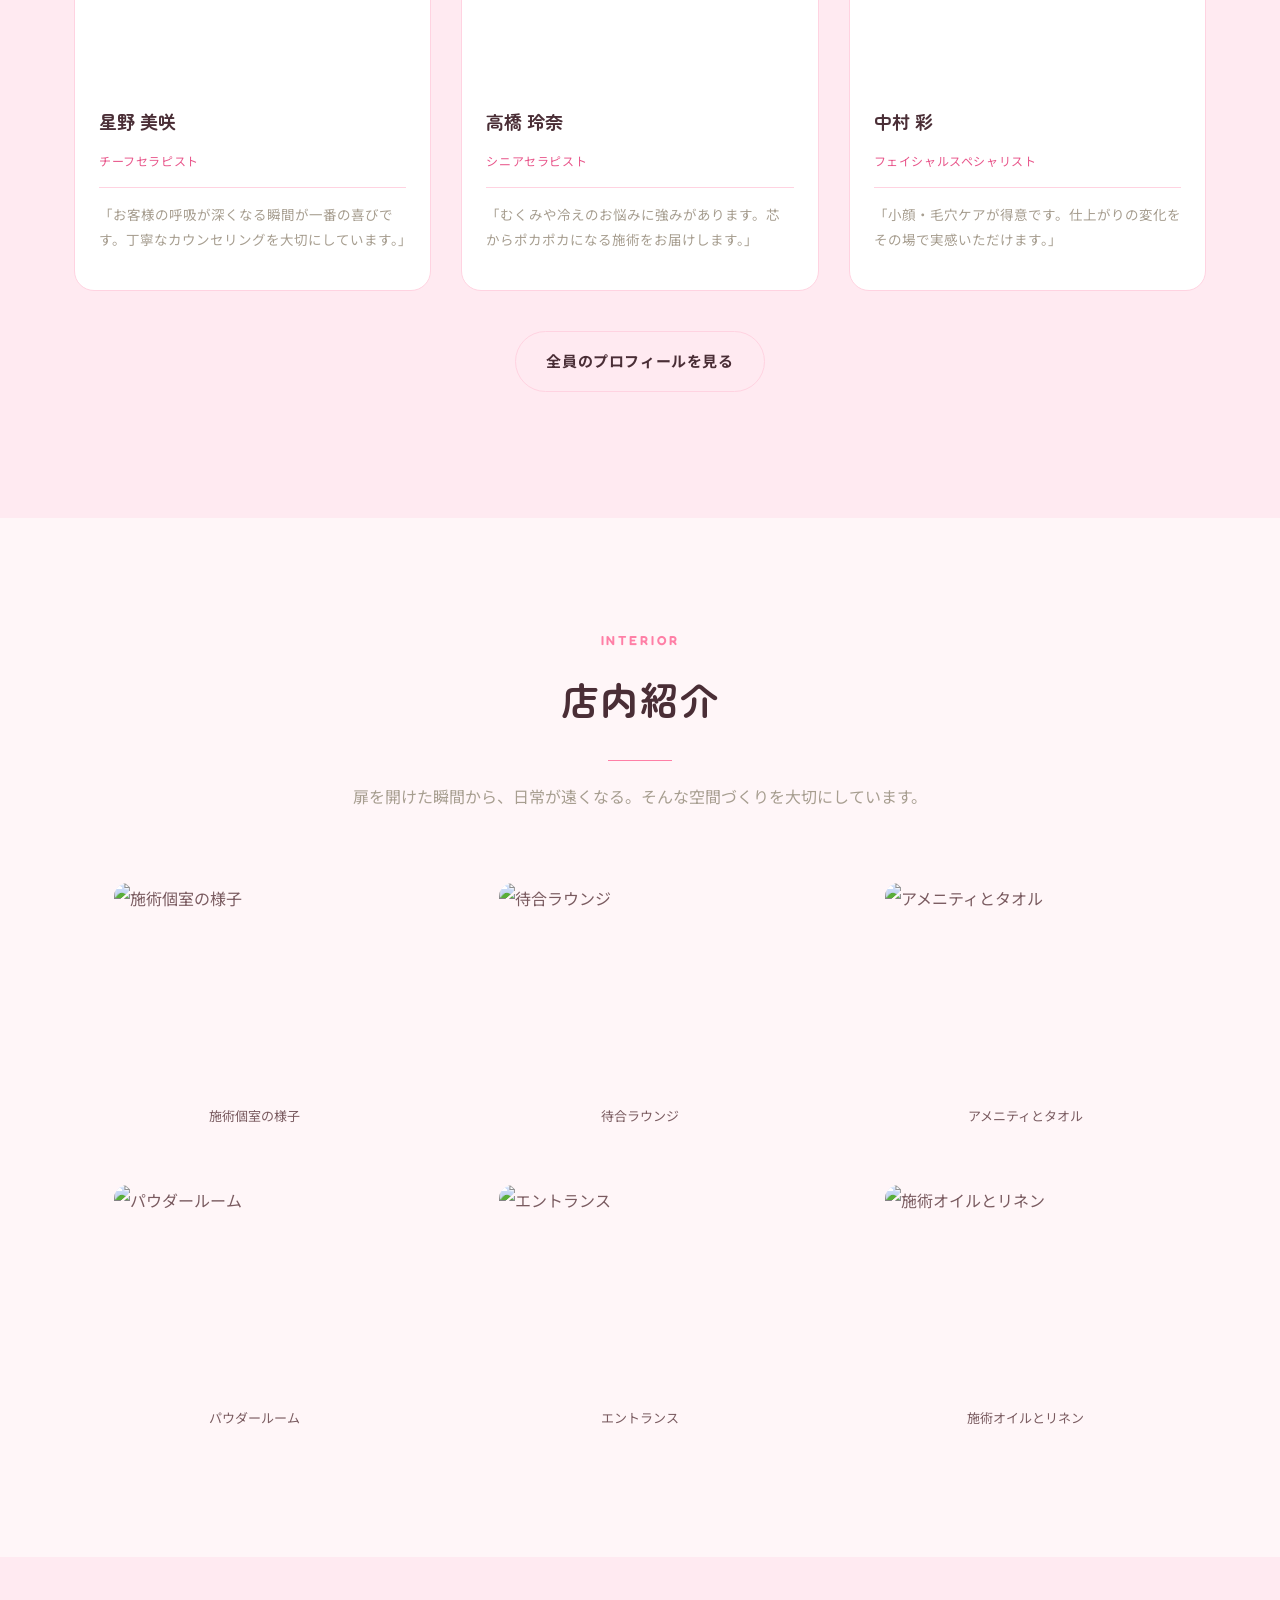
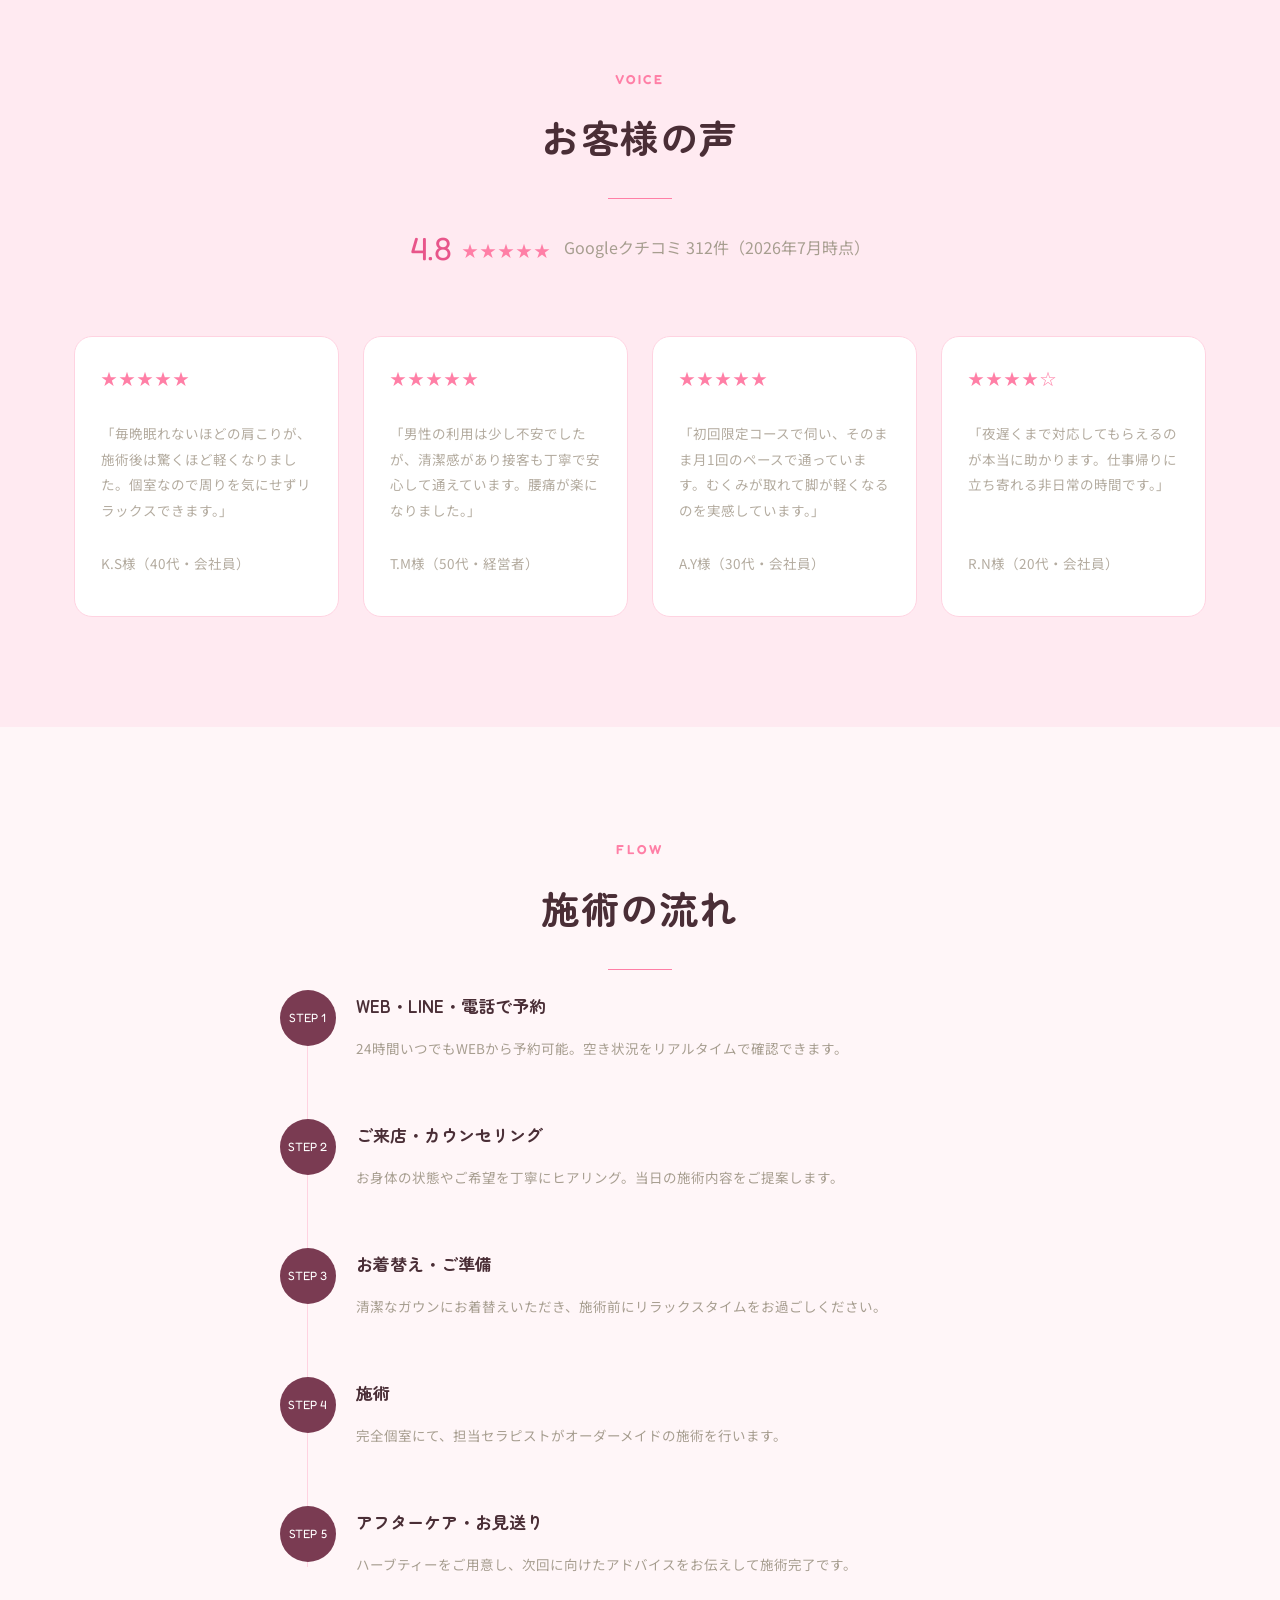
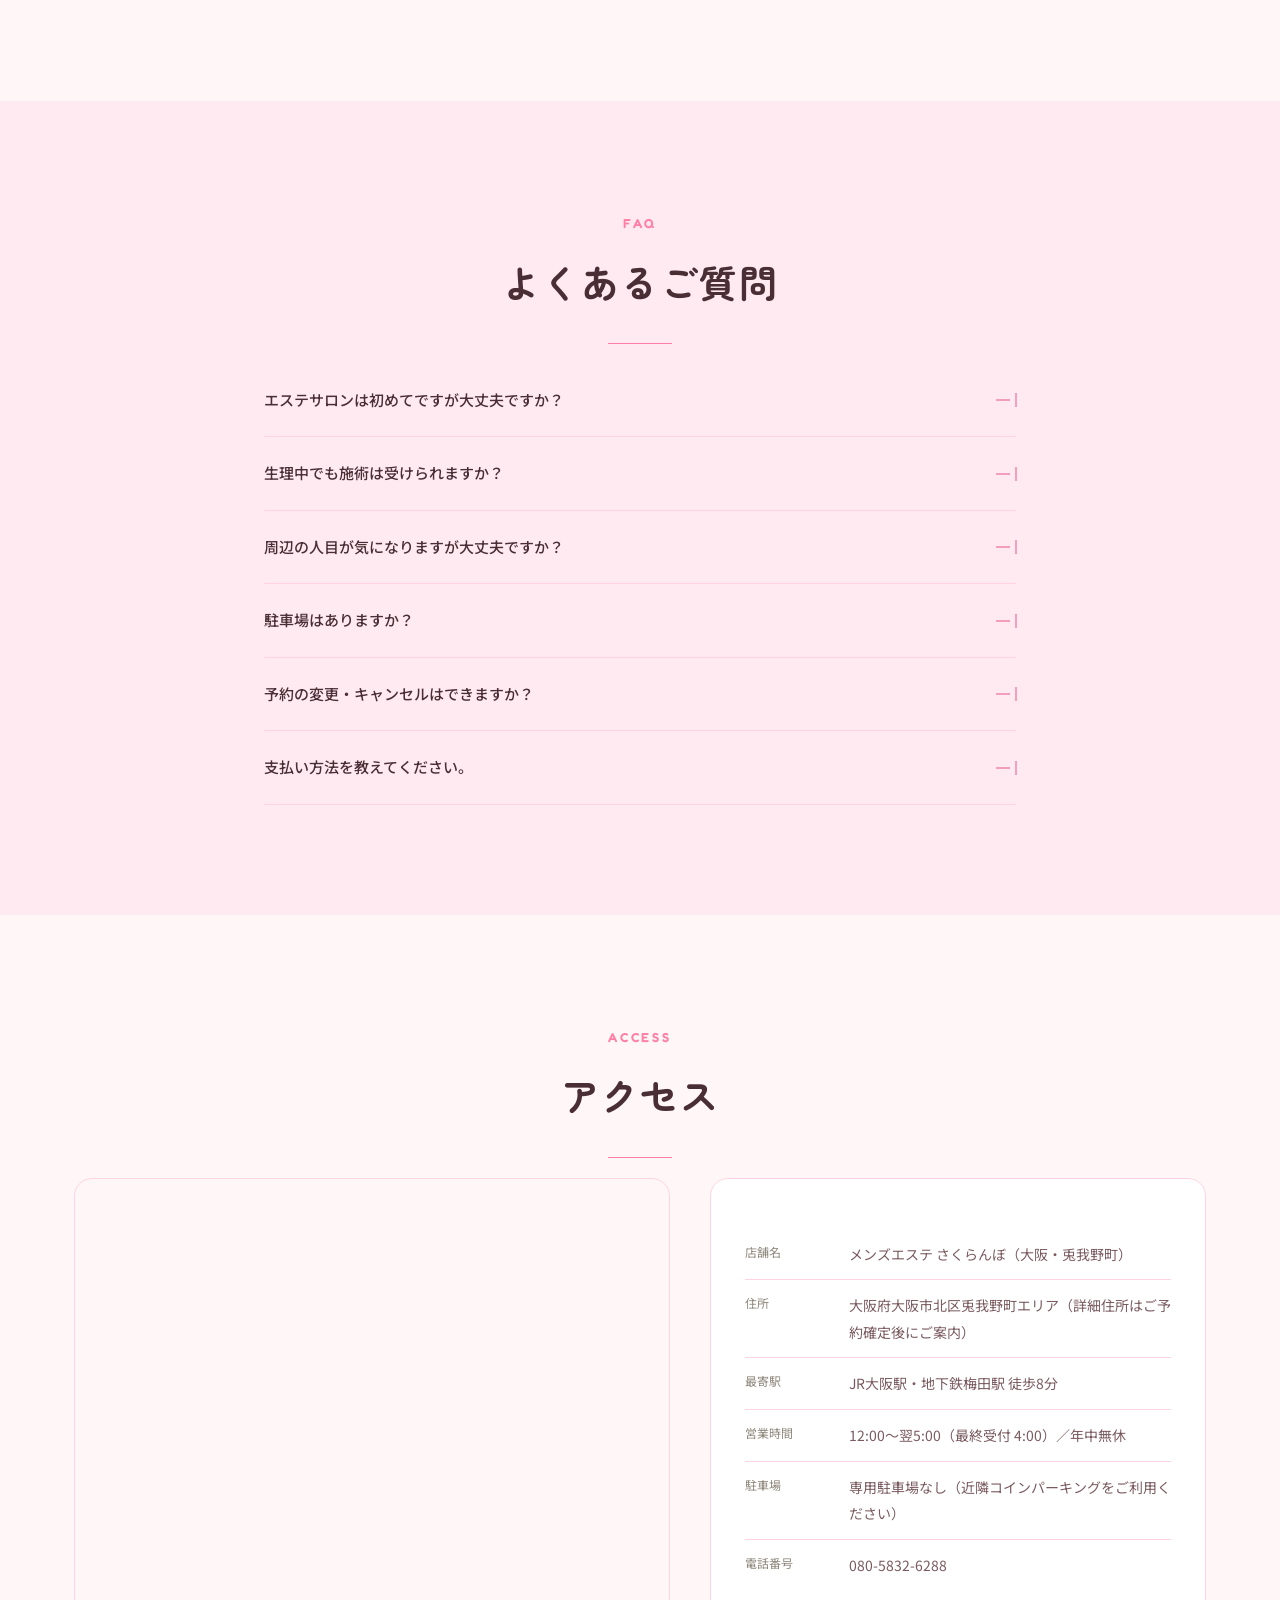
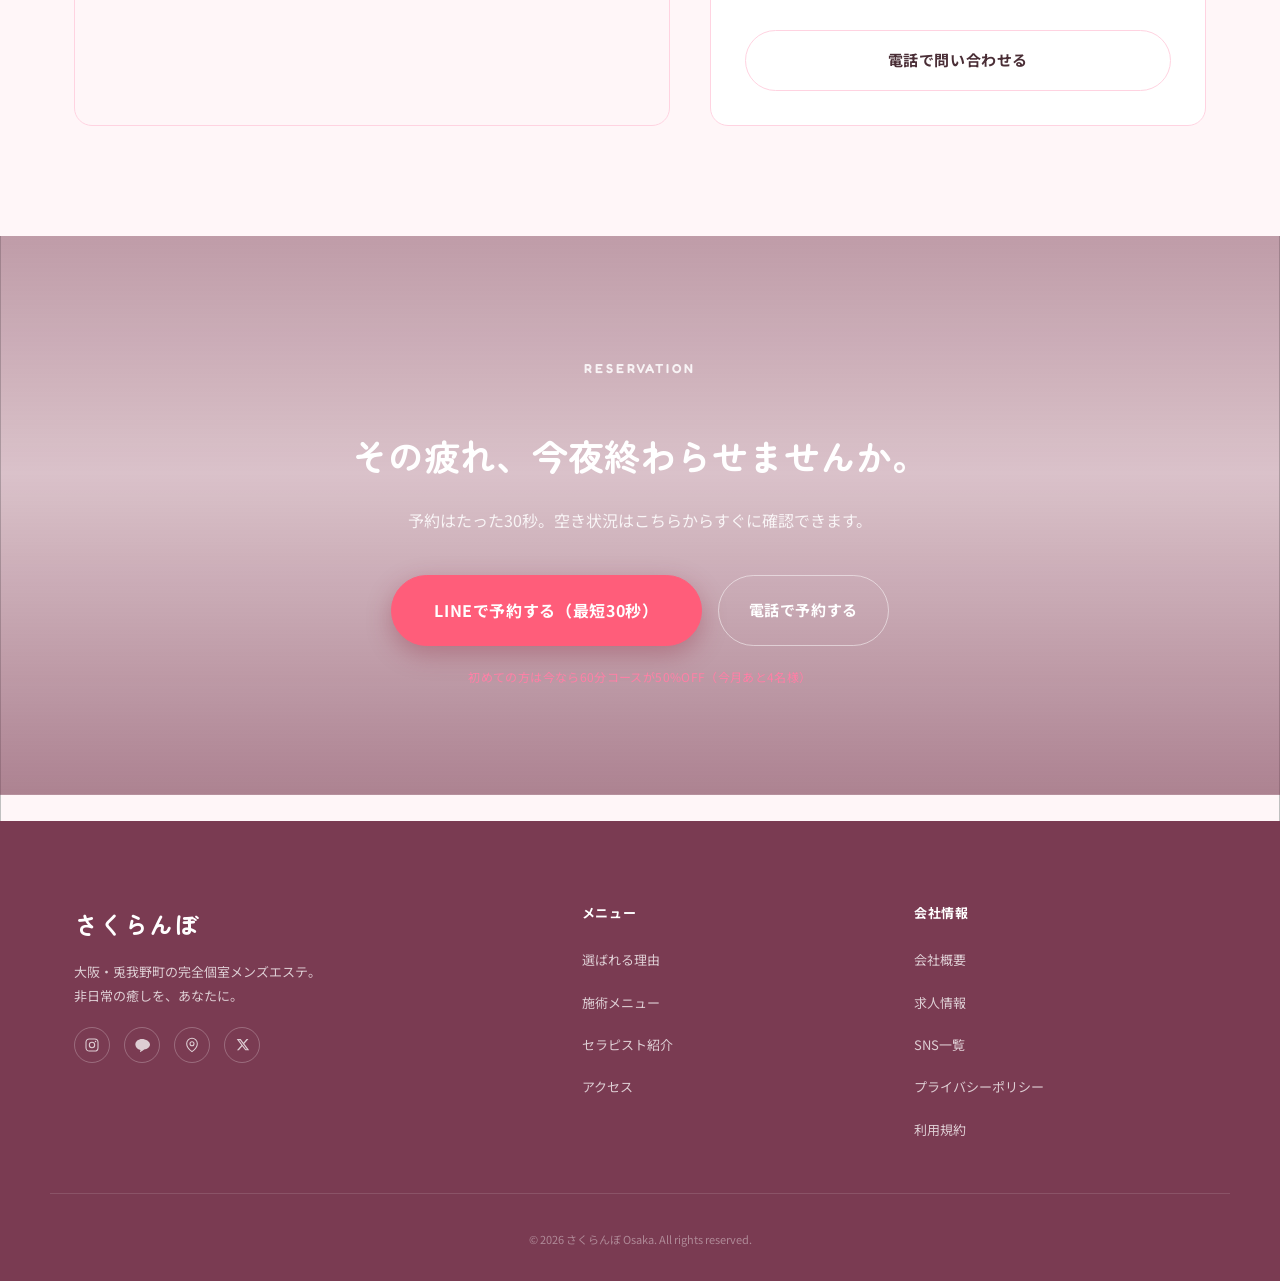
==== commit 9f95726b: "店内紹介ギャラリーを枚数可変・キャプション対応の動的リストに変更" ====
--- a/index.html
+++ b/index.html
@@ -361,14 +361,7 @@
       <h2 class="section-title reveal">店内紹介<span class="gold-underline"></span></h2>
       <p class="section-lead reveal" data-key="gallery_lead">扉を開けた瞬間から、日常が遠くなる。そんな空間づくりを大切にしています。</p>
 
-      <div class="gallery-grid">
-        <a class="gallery-link" data-gallery-link="gallery1" href="javascript:void(0)" target="_blank" rel="noopener"><img class="reveal" data-img-key="gallery1_img" src="https://picsum.photos/seed/cielspa-g1/700/900" alt="施術個室の様子" loading="lazy" width="700" height="900"></a>
-        <a class="gallery-link" data-gallery-link="gallery2" href="javascript:void(0)" target="_blank" rel="noopener"><img class="reveal" data-img-key="gallery2_img" src="https://picsum.photos/seed/cielspa-g2/700/500" alt="待合ラウンジ" loading="lazy" width="700" height="500"></a>
-        <a class="gallery-link" data-gallery-link="gallery3" href="javascript:void(0)" target="_blank" rel="noopener"><img class="reveal" data-img-key="gallery3_img" src="https://picsum.photos/seed/cielspa-g3/700/500" alt="アメニティとタオル" loading="lazy" width="700" height="500"></a>
-        <a class="gallery-link" data-gallery-link="gallery4" href="javascript:void(0)" target="_blank" rel="noopener"><img class="reveal" data-img-key="gallery4_img" src="https://picsum.photos/seed/cielspa-g4/700/900" alt="パウダールーム" loading="lazy" width="700" height="900"></a>
-        <a class="gallery-link" data-gallery-link="gallery5" href="javascript:void(0)" target="_blank" rel="noopener"><img class="reveal" data-img-key="gallery5_img" src="https://picsum.photos/seed/cielspa-g5/700/500" alt="エントランス" loading="lazy" width="700" height="500"></a>
-        <a class="gallery-link" data-gallery-link="gallery6" href="javascript:void(0)" target="_blank" rel="noopener"><img class="reveal" data-img-key="gallery6_img" src="https://picsum.photos/seed/cielspa-g6/700/500" alt="施術オイルとリネン" loading="lazy" width="700" height="500"></a>
-      </div>
+      <div class="gallery-grid" data-gallery-container></div>
     </div>
   </section>
 
--- a/style.css
+++ b/style.css
@@ -302,14 +302,12 @@
 .therapist-more { text-align: center; margin-top: 40px; }
 
 /* ---------- 10. ギャラリー ---------- */
-.gallery-grid {
-  display: grid; grid-template-columns: repeat(4, 1fr); grid-auto-rows: 160px; gap: 14px;
-}
-.gallery-grid a { display: block; overflow: hidden; border-radius: 14px; }
-.gallery-grid img { width: 100%; height: 100%; object-fit: cover; border-radius: 14px; transition: transform .6s var(--ease); }
-.gallery-grid img:hover { transform: scale(1.04); }
-.gallery-grid a:nth-child(1) { grid-row: span 2; grid-column: span 1; }
-.gallery-grid a:nth-child(4) { grid-row: span 2; grid-column: span 1; }
+.gallery-grid { display: grid; grid-template-columns: repeat(3, 1fr); gap: 24px; }
+.gallery-item { display: flex; flex-direction: column; gap: 10px; }
+.gallery-item .gallery-link { display: block; overflow: hidden; border-radius: 14px; aspect-ratio: 4/3; }
+.gallery-item img { width: 100%; height: 100%; object-fit: cover; transition: transform .6s var(--ease); }
+.gallery-item .gallery-link:hover img { transform: scale(1.06); }
+.gallery-caption { font-size: 13px; color: var(--color-text); text-align: center; margin: 0; }
 
 /* ---------- 11. お客様の声 ---------- */
 .rating-score { font-family: "Fredoka", sans-serif; font-size: 32px; color: var(--color-gold-deep); vertical-align: middle; margin-right: 6px; }
@@ -455,7 +453,7 @@
 
   .reason-grid { grid-template-columns: 1fr; gap: 30px; }
   .course-grid, .therapist-grid, .voice-scroll { grid-template-columns: 1fr; }
-  .gallery-grid { grid-template-columns: repeat(2, 1fr); grid-auto-rows: 140px; }
+  .gallery-grid { grid-template-columns: repeat(2, 1fr); gap: 16px; }
 
   .menu-table, .menu-table th, .menu-table td { font-size: 13px; }
   .menu-table th, .menu-table td { padding: 12px 10px; }
